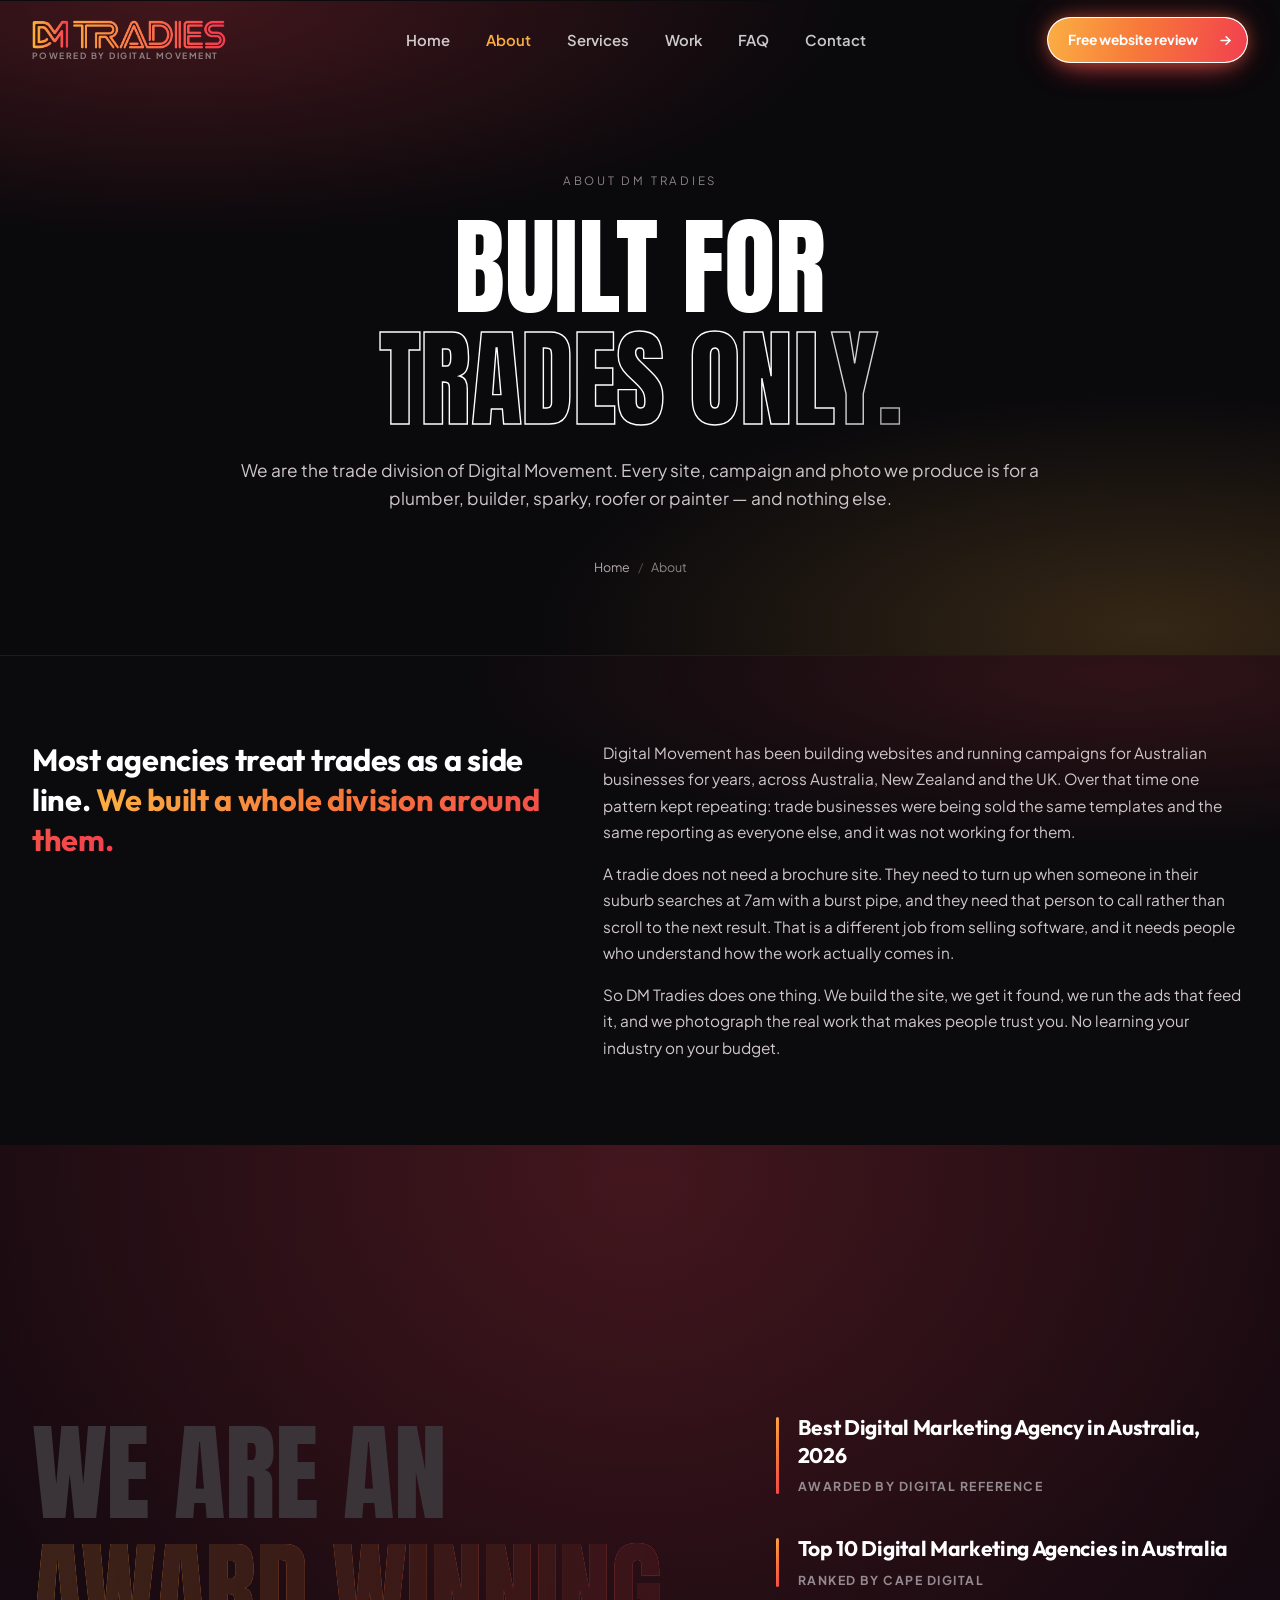
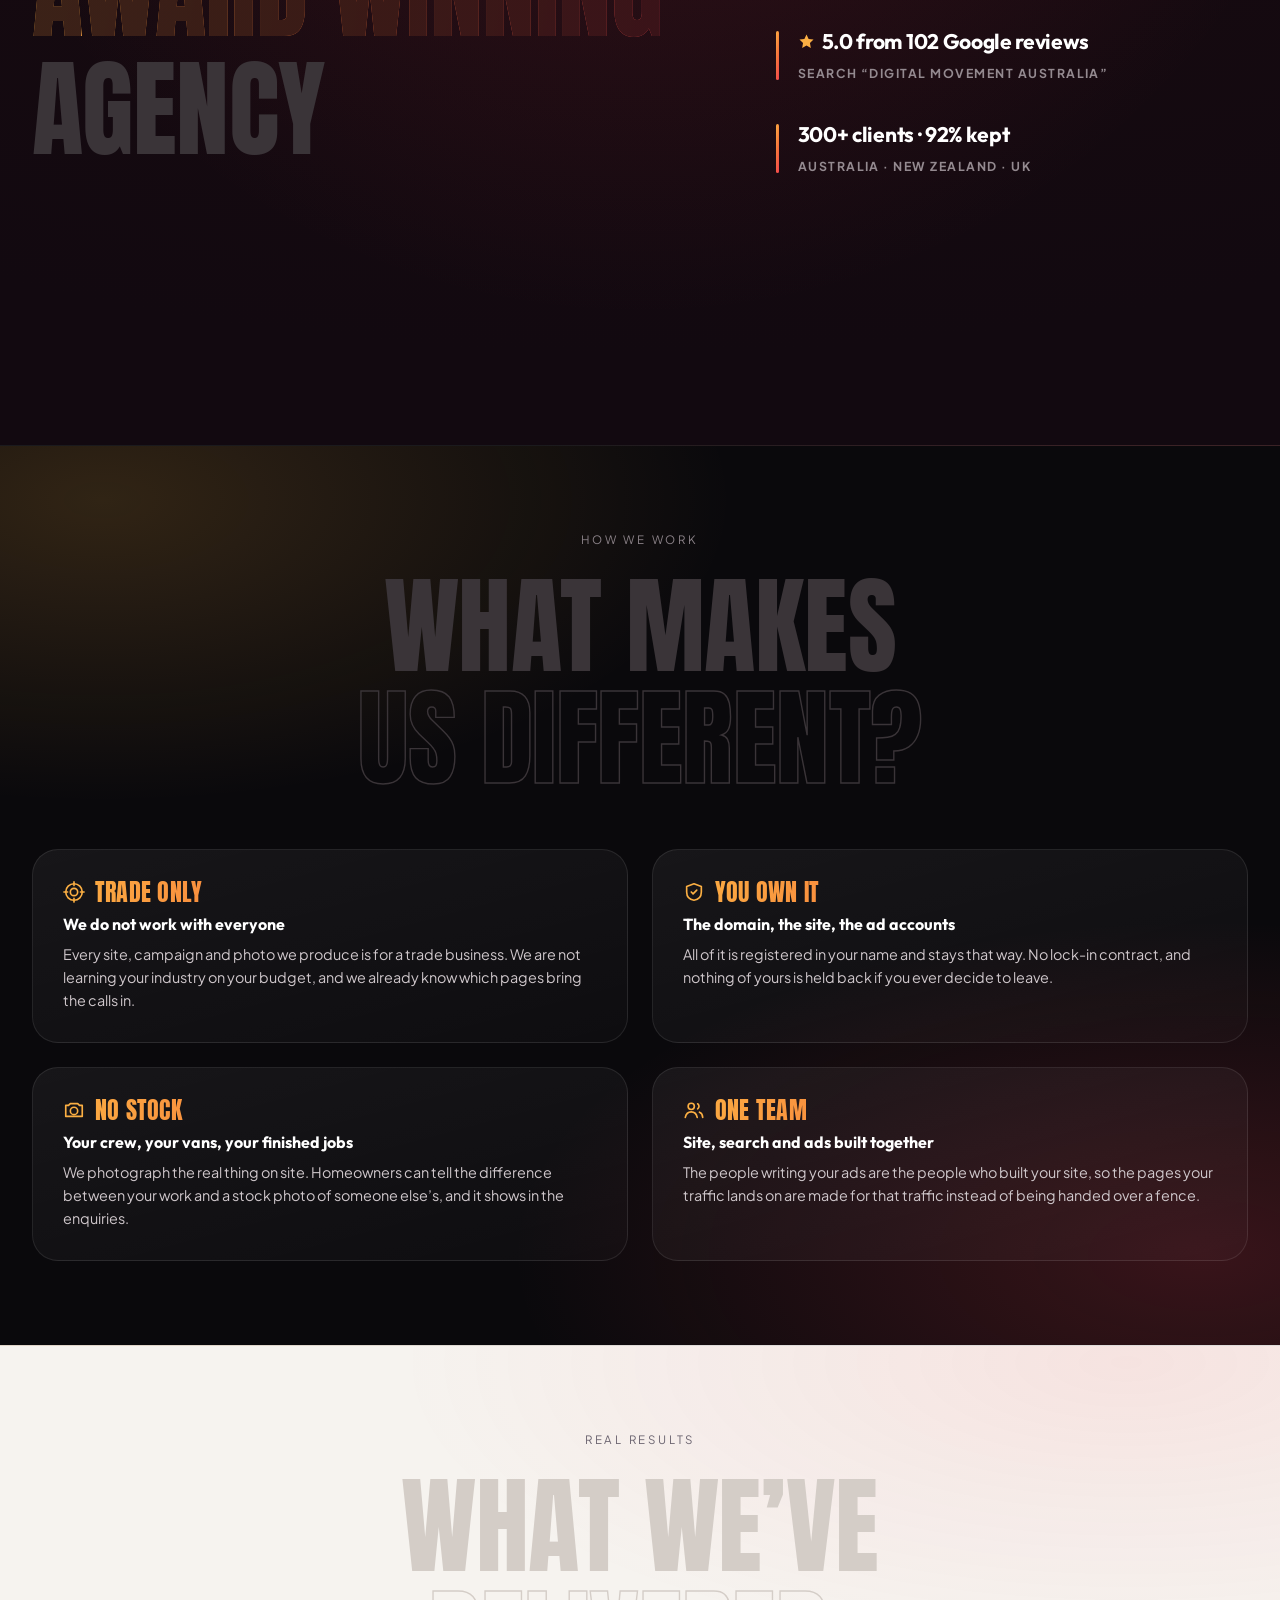
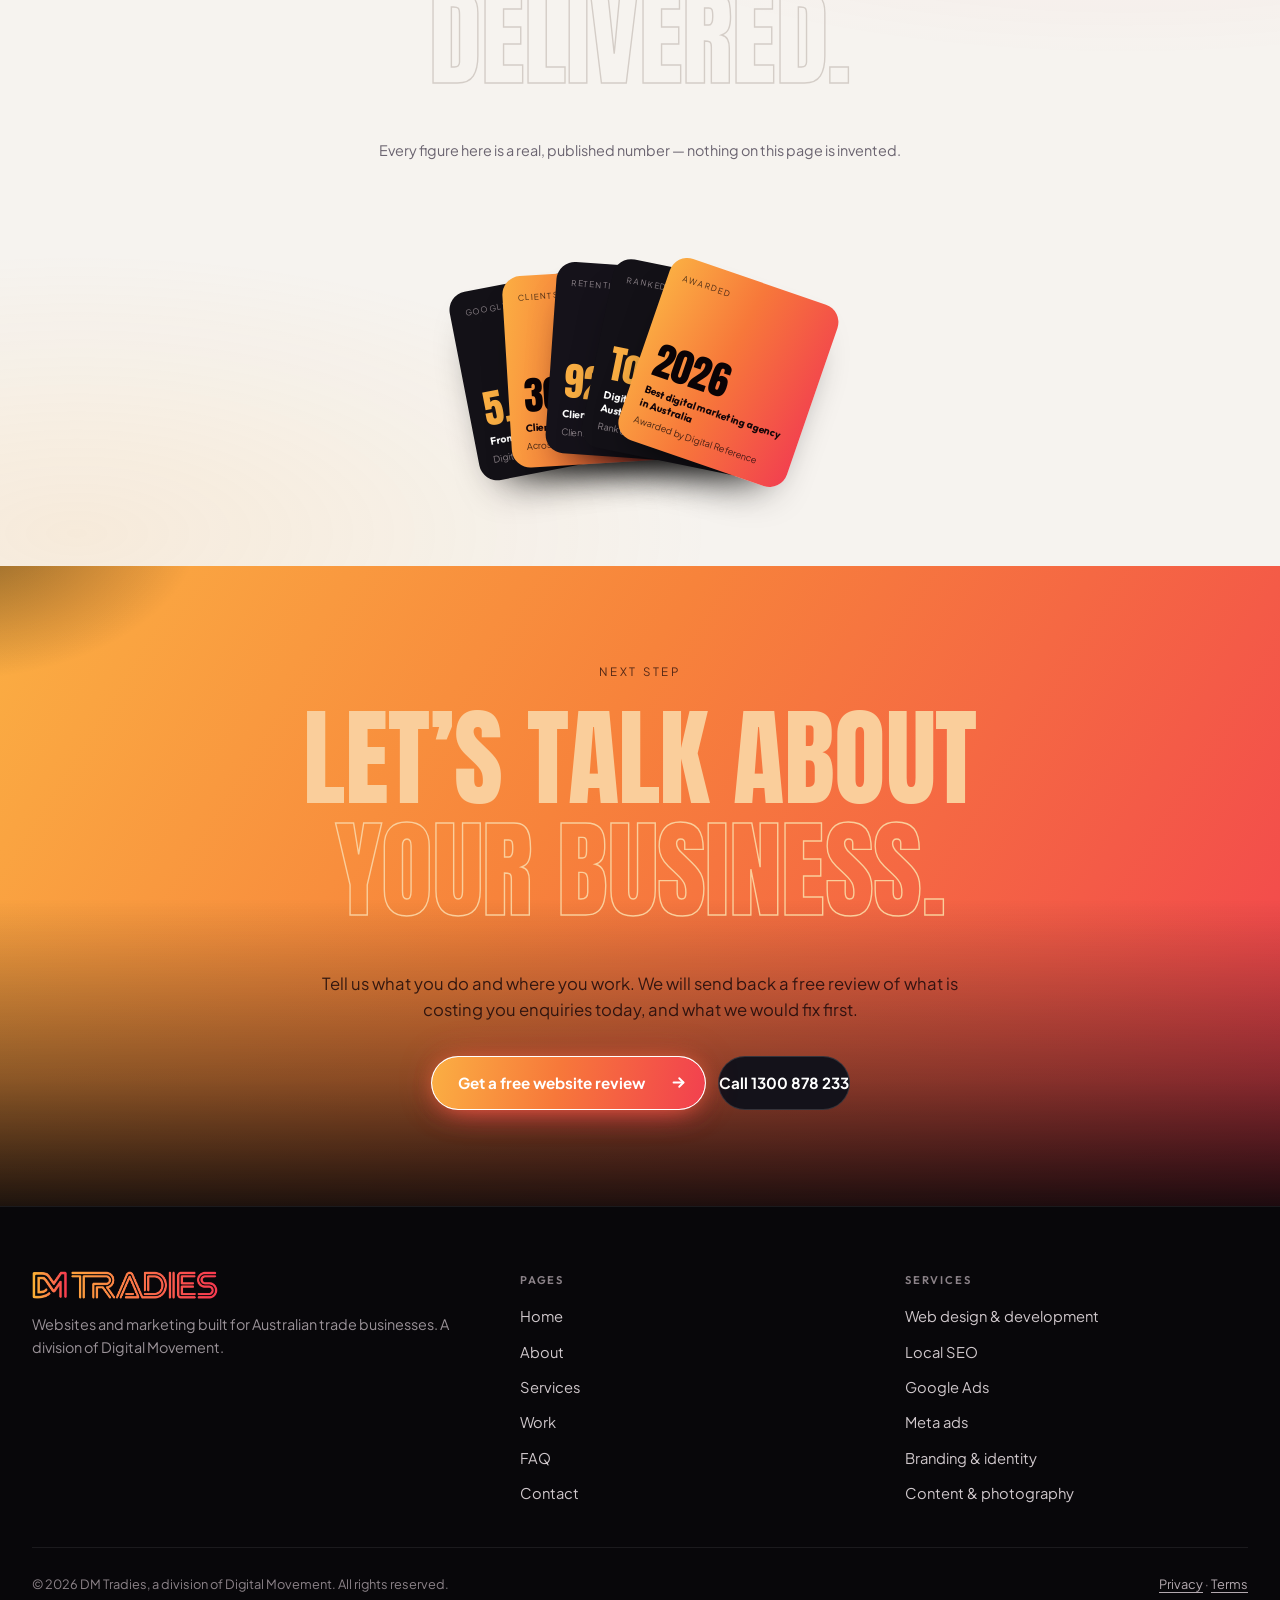
==== about.html @ 4a77b330 "Add the inner pages and link them from the menu The site becomes six pages: home, about, services, w" ====
<!DOCTYPE html>
<html lang="en-AU">
<head>
<meta charset="utf-8">
<meta name="viewport" content="width=device-width, initial-scale=1, viewport-fit=cover">
<title>About DM Tradies — the trade division of Digital Movement</title>
<meta name="description" content="DM Tradies is the trade division of Digital Movement. We build websites and run the marketing behind them for Australian trade businesses, and nothing else.">
<meta name="theme-color" content="#0B0A0D">
<link rel="preconnect" href="https://fonts.googleapis.com">
<link rel="preconnect" href="https://fonts.gstatic.com" crossorigin>
<link href="https://fonts.googleapis.com/css2?family=Anton&family=Instrument+Serif:ital@1&family=Outfit:wght@300;400;500;600;700;800&family=Plus+Jakarta+Sans:wght@400;500;600;700&display=swap" rel="stylesheet">
<link rel="stylesheet" href="assets/site.css">
<script src="assets/site.js" defer></script>
</head>
<body>
<!-- ================= HEADER ================= -->
<header class="site" id="siteHeader">
  <div class="wrap">
    <nav class="nav">
      <a class="brand" href="index.html" aria-label="DM Tradies by Digital Movement — home">
        <span class="brand-logo logo-mark" role="img" aria-label="DM Tradies"></span>
        <span class="brand-by">Powered by Digital Movement</span>
      </a>

      <div class="nav-links" id="navLinks">
        <a href="index.html">Home</a>
        <a href="about.html" class="active" aria-current="page">About</a>
        <a href="services.html">Services</a>
        <a href="work.html">Work</a>
        <a href="faq.html">FAQ</a>
        <a href="contact.html">Contact</a>
      </div>

      <div class="nav-right">
        <a class="btn btn--primary btn--sm nav-cta" href="contact.html">
          Free website review
          <span class="btn-arrow" aria-hidden="true"><svg viewBox="0 0 24 24" fill="none" stroke="currentColor" stroke-width="2.6" stroke-linecap="round" stroke-linejoin="round"><path d="M5 12h14"/><path d="m13 6 6 6-6 6"/></svg></span>
        </a>
        <a class="call-mini" href="tel:1300878233" aria-label="Call DM Tradies on 1300 878 233">
          <svg viewBox="0 0 24 24" fill="none" stroke="currentColor" stroke-width="2.2" stroke-linecap="round" stroke-linejoin="round"><path d="M22 16.9v3a2 2 0 0 1-2.2 2 19.8 19.8 0 0 1-8.6-3.1 19.5 19.5 0 0 1-6-6A19.8 19.8 0 0 1 2.1 4.2 2 2 0 0 1 4.1 2h3a2 2 0 0 1 2 1.7c.1 1 .4 1.9.7 2.8a2 2 0 0 1-.5 2.1L8.1 9.9a16 16 0 0 0 6 6l1.3-1.2a2 2 0 0 1 2.1-.5c.9.3 1.8.6 2.8.7a2 2 0 0 1 1.7 2z"/></svg>
        </a>
        <button class="burger" id="burger" aria-label="Open menu" aria-expanded="false" aria-controls="drawer"><i></i><i></i><i></i></button>
      </div>
    </nav>
  </div>
</header>

<!-- ================= MOBILE DRAWER ================= -->
<div class="drawer" id="drawer">
  <div class="drawer-panel">
    <a class="dl" href="index.html">Home <span>01</span></a>
    <a class="dl" href="about.html" aria-current="page">About <span>02</span></a>
    <a class="dl" href="services.html">Services <span>03</span></a>
    <a class="dl" href="work.html">Work <span>04</span></a>
    <a class="dl" href="faq.html">FAQ <span>05</span></a>
    <a class="dl" href="contact.html">Contact <span>06</span></a>
    <div class="drawer-foot">
      <a class="btn btn--primary btn--block" href="contact.html">
        Free website review
        <span class="btn-arrow" aria-hidden="true"><svg viewBox="0 0 24 24" fill="none" stroke="currentColor" stroke-width="2.6" stroke-linecap="round" stroke-linejoin="round"><path d="M5 12h14"/><path d="m13 6 6 6-6 6"/></svg></span>
      </a>
      <p class="fine">A division of Digital Movement</p>
    </div>
  </div>
</div>

<section class="page-head">
  <div class="wrap">
    <div class="sec-head">
      <p class="sec-eyebrow rv">About DM Tradies</p>
      <h2 class="lit"><span class="w">Built</span> <span class="w">for</span>
        <span class="outline"><span class="w">trades</span> <span class="w">only.</span></span></h2>
      <p class="sec-sub rv">We are the trade division of Digital Movement. Every site, campaign and photo we produce is for a plumber, builder, sparky, roofer or painter &mdash; and nothing else.</p>
    </div>
    <p class="crumbs rv"><a href="index.html">Home</a><span>/</span>About</p>
  </div>
</section>

<!-- ================= INTRO ================= -->
<section class="prose">
  <div class="wrap">
    <div class="prose-grid">
      <p class="prose-lead rv">Most agencies treat trades as a side line.
        <em>We built a whole division around them.</em></p>
      <div class="prose-body rv">
        <p>Digital Movement has been building websites and running campaigns for Australian
          businesses for years, across Australia, New Zealand and the UK. Over that time one
          pattern kept repeating: trade businesses were being sold the same templates and the
          same reporting as everyone else, and it was not working for them.</p>
        <p>A tradie does not need a brochure site. They need to turn up when someone in their
          suburb searches at 7am with a burst pipe, and they need that person to call rather
          than scroll to the next result. That is a different job from selling software, and
          it needs people who understand how the work actually comes in.</p>
        <p>So DM Tradies does one thing. We build the site, we get it found, we run the ads
          that feed it, and we photograph the real work that makes people trust you. No
          learning your industry on your budget.</p>
      </div>
    </div>
  </div>
</section>

<section class="statement">
  <div class="wrap">
    <div class="st-grid">
      <h2 class="st-head rv lit" id="stHead">
        <span><i><span class="w">We</span> <span class="w">are</span> <span class="w">an</span></i></span>
        <span><i class="accent"><span class="w">Award</span> <span class="w">winning</span></i></span>
        <span><i><span class="w">Agency</span></i></span>
      </h2>

      <ul class="awards rv">
        <li>
          <h3 class="aw-title">Best Digital Marketing Agency in Australia, 2026</h3>
          <p class="aw-meta">Awarded by Digital Reference</p>
        </li>
        <li>
          <h3 class="aw-title">Top 10 Digital Marketing Agencies in Australia</h3>
          <p class="aw-meta">Ranked by Cape Digital</p>
        </li>
        <li>
          <a class="awards-link" href="https://www.google.com/search?q=Digital+Movement+Melbourne"
             target="_blank" rel="noopener noreferrer">
            <h3 class="aw-title"><svg viewBox="0 0 24 24" fill="currentColor" aria-hidden="true"><path d="m12 2 3 6.3 6.9 1-5 4.9 1.2 6.8L12 17.8 5.9 21l1.2-6.8-5-4.9 6.9-1z"/></svg> 5.0 from 102 Google reviews</h3>
            <p class="aw-meta">Search &ldquo;Digital Movement Australia&rdquo;</p>
          </a>
        </li>
        <li>
          <h3 class="aw-title">300+ clients · 92% kept</h3>
          <p class="aw-meta">Australia · New Zealand · UK</p>
        </li>
      </ul>
    </div>
  </div>
</section><!-- ================= WHAT MAKES US DIFFERENT ================= -->
<section class="vals" id="different">
  <div class="wrap">
    <div class="sec-head">
      <p class="sec-eyebrow rv">How we work</p>
      <h2 class="lit"><span class="w">What</span> <span class="w">makes</span>
        <span class="outline"><span class="w">us</span> <span class="w">different?</span></span></h2>
    </div>
    <div class="vals-grid">
      <article class="val rv">
        <p class="val-kicker"><svg viewBox="0 0 24 24" aria-hidden="true"><circle cx="12" cy="12" r="9"/><circle cx="12" cy="12" r="4"/><path d="M12 1v4M12 19v4M1 12h4M19 12h4"/></svg>Trade only</p>
        <h3>We do not work with everyone</h3>
        <p>Every site, campaign and photo we produce is for a trade business. We are not
          learning your industry on your budget, and we already know which pages bring the
          calls in.</p>
      </article>
      <article class="val rv">
        <p class="val-kicker"><svg viewBox="0 0 24 24" aria-hidden="true"><path d="M12 3 4 6v6c0 5 3.4 8.3 8 9 4.6-.7 8-4 8-9V6z"/><path d="m9 12 2 2 4-4"/></svg>You own it</p>
        <h3>The domain, the site, the ad accounts</h3>
        <p>All of it is registered in your name and stays that way. No lock-in contract, and
          nothing of yours is held back if you ever decide to leave.</p>
      </article>
      <article class="val rv">
        <p class="val-kicker"><svg viewBox="0 0 24 24" aria-hidden="true"><path d="M3 7h3l2-2h8l2 2h3v12H3z"/><circle cx="12" cy="13" r="4"/></svg>No stock</p>
        <h3>Your crew, your vans, your finished jobs</h3>
        <p>We photograph the real thing on site. Homeowners can tell the difference between
          your work and a stock photo of someone else&rsquo;s, and it shows in the enquiries.</p>
      </article>
      <article class="val rv">
        <p class="val-kicker"><svg viewBox="0 0 24 24" aria-hidden="true"><circle cx="9" cy="8" r="3.4"/><path d="M2.5 20c.8-4 3.5-6 6.5-6s5.7 2 6.5 6"/><path d="M16 5.2a3.4 3.4 0 0 1 0 5.6M18 14.4c2.2.8 3.3 2.7 3.5 5.6"/></svg>One team</p>
        <h3>Site, search and ads built together</h3>
        <p>The people writing your ads are the people who built your site, so the pages your
          traffic lands on are made for that traffic instead of being handed over a fence.</p>
      </article>
    </div>
  </div>
</section>

<section class="res" id="results">
  <div class="wrap">
    <div class="sec-head">
      <p class="sec-eyebrow rv">Real results</p>
      <h2 class="lit" id="resHead"><span class="w">What</span> <span class="w">we&rsquo;ve</span>
        <span class="outline"><span class="w">delivered.</span></span></h2>
    </div>

    <p class="res-note rv">Every figure here is a real, published number &mdash; nothing on this page is invented.</p>

    <div class="res-fan" id="resFan">
        <article class="res-card" style="--face:#131117;--ink:#fff;--accent:var(--amber);--meta:#8B8288;--rot:-11deg;--lift:34px">
          <p class="res-tag">Google</p>
          <p class="res-num">5.0</p>
          <p class="res-label">From 102 Google reviews</p>
          <p class="res-meta">Digital Movement Australia</p>
        </article>
        <article class="res-card" style="--face:var(--grad);--ink:#150609;--accent:#0A0306;--meta:rgba(10,3,6,.72);--rot:-5.5deg;--lift:12px">
          <p class="res-tag">Clients</p>
          <p class="res-num">300+</p>
          <p class="res-label">Clients</p>
          <p class="res-meta">Across AU, NZ and the UK</p>
        </article>
        <article class="res-card" style="--face:#15121A;--ink:#fff;--accent:var(--amber);--meta:#8B8288;--rot:0deg;--lift:-14px">
          <p class="res-tag">Retention</p>
          <p class="res-num">92%</p>
          <p class="res-label">Client retention rate</p>
          <p class="res-meta">Clients who stay with us</p>
        </article>
        <article class="res-card" style="--face:#131117;--ink:#fff;--accent:var(--amber);--meta:#8B8288;--rot:5.5deg;--lift:12px">
          <p class="res-tag">Ranked</p>
          <p class="res-num">Top 10</p>
          <p class="res-label">Digital marketing agencies in Australia</p>
          <p class="res-meta">Ranked by Cape Digital</p>
        </article>
        <article class="res-card" style="--face:var(--grad);--ink:#150609;--accent:#0A0306;--meta:rgba(10,3,6,.72);--rot:11deg;--lift:34px">
          <p class="res-tag">Awarded</p>
          <p class="res-num">2026</p>
          <p class="res-label">Best digital marketing agency in Australia</p>
          <p class="res-meta">Awarded by Digital Reference</p>
        </article>
    </div>
  </div>
</section><!-- ================= CLOSING CTA ================= -->
<section class="cta-band">
  <div class="wrap">
    <div class="cta-inner">
      <div class="sec-head">
        <p class="sec-eyebrow rv">Next step</p>
        <h2 class="lit"><span class="w">Let&rsquo;s</span> <span class="w">talk</span> <span class="w">about</span>
          <span class="outline"><span class="w">your</span> <span class="w">business.</span></span></h2>
      </div>
      <p class="cta-copy rv">Tell us what you do and where you work. We will send back a free review of what is costing you enquiries today, and what we would fix first.</p>
      <div class="cta-actions rv">
        <a class="btn btn--primary" href="contact.html">Get a free website review <span class="btn-arrow" aria-hidden="true"><svg viewBox="0 0 24 24" fill="none" stroke="currentColor" stroke-width="2.6" stroke-linecap="round" stroke-linejoin="round"><path d="M5 12h14"/><path d="m13 6 6 6-6 6"/></svg></span></a>
        <a class="btn btn--ink" href="tel:1300878233">Call 1300 878 233</a>
      </div>
    </div>
  </div>
</section>

<!-- ================= FOOTER ================= -->
<footer class="site-foot">
  <div class="wrap">
    <div class="foot-top">
      <div>
        <a class="foot-logo logo-mark" href="index.html" role="img" aria-label="DM Tradies by Digital Movement"></a>
        <p class="foot-blurb">Websites and marketing built for Australian trade businesses.
          A division of Digital Movement.</p>
      </div>

      <div class="foot-col">
        <h4>Pages</h4>
        <ul>
          <li><a href="index.html">Home</a></li>
          <li><a href="about.html">About</a></li>
          <li><a href="services.html">Services</a></li>
          <li><a href="work.html">Work</a></li>
          <li><a href="faq.html">FAQ</a></li>
          <li><a href="contact.html">Contact</a></li>
        </ul>
      </div>

      <div class="foot-col">
        <h4>Services</h4>
        <ul>
          <li><a href="services.html#web">Web design &amp; development</a></li>
          <li><a href="services.html#seo">Local SEO</a></li>
          <li><a href="services.html#google-ads">Google Ads</a></li>
          <li><a href="services.html#meta-ads">Meta ads</a></li>
          <li><a href="services.html#branding">Branding &amp; identity</a></li>
          <li><a href="services.html#content">Content &amp; photography</a></li>
        </ul>
      </div>
    </div>

    <div class="foot-bottom">
      <p class="foot-fine">&copy; <span id="yr">2026</span> DM Tradies, a division of Digital Movement. All rights reserved.</p>
      <p class="foot-fine"><a href="#">Privacy</a> &middot; <a href="#">Terms</a></p>
    </div>
  </div>
</footer>

</body>
</html>
---- assets/site.css ----
/* ============================================================
   DM TRADIES — 01. header + banner
   ============================================================ */
:root{
  --amber:#FBAF43;
  --orange:#F7833B;
  --coral:#F4603F;
  --red:#F2404F;
  --grad:linear-gradient(100deg,#FBAF43 0%,#F7783A 46%,#F2404F 100%);

  --bg:#0B0A0D;
  --ink:#14181F;
  --line:rgba(255,255,255,.12);
  --dim:#9A9298;
  --soft:#CFC7CB;

  --r:14px; --r-lg:26px;
  --wrap:1180px;
  --pad:20px;
  --nav-h:66px;
}
*,*::before,*::after{box-sizing:border-box}
html{-webkit-text-size-adjust:100%;scroll-behavior:smooth;scroll-padding-top:var(--nav-h)}
body{
  margin:0;background:var(--bg);color:var(--soft);
  font-family:'Plus Jakarta Sans',system-ui,-apple-system,'Segoe UI',Roboto,sans-serif;
  font-size:16px;line-height:1.65;-webkit-font-smoothing:antialiased;overflow-x:hidden;
}
img{max-width:100%;display:block}
a{color:inherit;text-decoration:none}
button,input,select,textarea{font:inherit;color:inherit}
.wrap{width:100%;max-width:var(--wrap);margin-inline:auto;padding-inline:var(--pad)}

/* ---------- buttons ---------- */
.btn{
  display:inline-flex;align-items:center;justify-content:center;gap:14px;
  border-radius:999px;font-weight:700;font-size:.95rem;line-height:1.2;
  border:1.5px solid transparent;cursor:pointer;text-align:center;
  transition:transform .25s ease,box-shadow .25s ease,color .35s ease,background .25s ease;
}
.btn--primary{
  position:relative;isolation:isolate;overflow:hidden;
  background:#fff;color:#fff;padding:6px 6px 6px 26px;
  /* the rest state glows on its own and breathes gently */
  box-shadow:
    0 0 18px -3px rgba(247,120,58,.58),
    0 0 38px -6px rgba(242,64,79,.44),
    0 12px 30px -14px rgba(242,64,79,.85);
  animation:btnGlow 4.2s ease-in-out infinite;
}
/* sits at a calm baseline, swells once, settles back — a slow beacon
   rather than a constant breathe */
@keyframes btnGlow{
  0%,58%,100%{box-shadow:
    0 0 13px -4px rgba(247,120,58,.42),
    0 0 28px -9px rgba(242,64,79,.3),
    0 12px 30px -14px rgba(242,64,79,.82)}
  79%{box-shadow:
    0 0 26px -1px rgba(251,175,67,.82),
    0 0 62px -3px rgba(242,64,79,.62),
    0 14px 34px -12px rgba(242,64,79,.92)}
}
.btn--primary::before{
  content:"";position:absolute;z-index:-1;top:0;right:0;bottom:0;left:0;
  background:var(--grad);border-radius:999px;
  transition:left .5s cubic-bezier(.65,.05,.25,1),top .5s cubic-bezier(.65,.05,.25,1),
             right .5s cubic-bezier(.65,.05,.25,1),bottom .5s cubic-bezier(.65,.05,.25,1);
}
.btn--primary:hover,.btn--primary:focus-visible{
  color:var(--red);transform:translateY(-2px);animation:none;
  box-shadow:
    0 0 26px -2px rgba(251,175,67,.75),
    0 0 56px -4px rgba(242,64,79,.6),
    0 18px 38px -14px rgba(242,64,79,.95);
}
.btn--primary:hover::before,.btn--primary:focus-visible::before{
  left:calc(100% - 46px);top:6px;right:6px;bottom:6px;
}
.btn-arrow{width:40px;height:40px;border-radius:50%;flex:none;display:grid;place-items:center;color:#fff}
.btn-arrow svg{width:17px;height:17px;transition:transform .4s cubic-bezier(.65,.05,.25,1)}
.btn--primary:hover .btn-arrow svg{transform:translateX(2px)}
.btn--block{width:100%;justify-content:space-between}
.btn--sm{padding:5px 5px 5px 20px;font-size:.86rem;gap:10px}
.btn--sm .btn-arrow{width:34px;height:34px}
.btn--sm .btn-arrow svg{width:15px;height:15px}
.btn--sm:hover::before,.btn--sm:focus-visible::before{left:calc(100% - 39px);top:5px;right:5px;bottom:5px}


/* ============================================================
   HEADER
   ============================================================ */
header.site{
  position:sticky;top:0;z-index:80;background:transparent;
  transition:background .35s ease,border-color .3s ease,box-shadow .3s ease;
  border-bottom:1px solid transparent;
}
header.site.stuck{
  background:rgba(11,10,13,.82);
  backdrop-filter:saturate(160%) blur(14px);-webkit-backdrop-filter:saturate(160%) blur(14px);
  border-bottom-color:rgba(255,255,255,.08);
}
.nav{display:flex;align-items:center;justify-content:space-between;gap:16px;height:var(--nav-h)}
.brand{display:flex;flex-direction:column;align-items:flex-start;gap:3px;line-height:1}
.brand-logo{display:block;height:26px}
/* the wordmark lives in one rule so the header and the footer share it */
.logo-mark{background:url([data-uri]) no-repeat left center;background-size:contain;aspect-ratio:655/98}
.brand-by{
  font-size:.54rem;font-weight:700;letter-spacing:.17em;text-transform:uppercase;
  color:rgba(255,255,255,.45);white-space:nowrap
}
.nav-links{display:none}
.nav-cta{display:none}
.nav-right{display:flex;align-items:center;gap:10px}
.call-mini{
  display:inline-flex;align-items:center;justify-content:center;width:42px;height:42px;border-radius:12px;
  background:var(--grad);color:#fff;box-shadow:0 10px 22px -12px rgba(242,64,79,.85)
}
.call-mini svg{width:18px;height:18px}
/* flex, not grid: auto grid rows stretch to the button height, which pushed the
   bars 15px apart and left the close-X unable to meet in the middle */
.burger{
  width:42px;height:42px;border-radius:12px;border:1px solid rgba(255,255,255,.18);
  background:rgba(255,255,255,.06);cursor:pointer;padding:0;
  display:flex;flex-direction:column;align-items:center;justify-content:center;gap:5px;
  transition:background .25s ease,border-color .25s ease;
}
.burger:hover{background:rgba(255,255,255,.11);border-color:rgba(255,255,255,.32)}
.burger:focus-visible{outline:2px solid var(--amber);outline-offset:3px}
.burger i{
  display:block;width:20px;height:2px;border-radius:2px;background:#fff;
  transition:transform .32s cubic-bezier(.2,.7,.3,1),opacity .18s ease;
}
/* 2px bar + 5px gap = 7px pitch, so the outer bars travel exactly that far */
.burger.open i:nth-child(1){transform:translateY(7px) rotate(45deg)}
.burger.open i:nth-child(2){opacity:0}
.burger.open i:nth-child(3){transform:translateY(-7px) rotate(-45deg)}
@media (prefers-reduced-motion:reduce){.burger i{transition:none}}

.drawer{
  position:fixed;inset:0;z-index:79;background:rgba(6,5,8,.7);backdrop-filter:blur(4px);
  opacity:0;pointer-events:none;transition:opacity .3s ease;
}
.drawer.open{opacity:1;pointer-events:auto}
.drawer-panel{
  position:absolute;top:0;right:0;width:min(88vw,340px);height:100%;
  background:#111015;border-left:1px solid rgba(255,255,255,.1);
  padding:86px 24px 32px;transform:translateX(100%);
  transition:transform .36s cubic-bezier(.3,.8,.3,1);
  display:flex;flex-direction:column;gap:2px;overflow-y:auto;
}
.drawer.open .drawer-panel{transform:none}
.drawer-panel a.dl{
  font-family:'Outfit',sans-serif;font-size:1.24rem;font-weight:600;color:#fff;
  padding:14px 0;border-bottom:1px solid rgba(255,255,255,.09);
  display:flex;justify-content:space-between;align-items:center;
}
.drawer-panel a.dl span{color:rgba(255,255,255,.35);font-size:.85rem;font-weight:400}
.drawer-foot{margin-top:auto;padding-top:26px;display:grid;gap:10px}
.drawer-foot .fine{font-size:.78rem;color:var(--dim);text-align:center}

/* ============================================================
   BANNER
   ============================================================ */
.hero{
  position:relative;overflow:hidden;isolation:isolate;
  margin-top:calc(-1 * var(--nav-h));
  padding-top:calc(var(--nav-h) + 42px);
  padding-bottom:clamp(52px,9vw,86px);
  background:linear-gradient(170deg,#0E0C11 0%,#0B0A0D 55%,#120D10 100%);
}
.hero .wrap{position:relative;z-index:2}

/* drifting brand aurora */
.aurora{position:absolute;inset:0;z-index:0;pointer-events:none;overflow:hidden}
.aurora span{position:absolute;display:block;border-radius:50%;filter:blur(90px);will-change:transform}
.aurora .a1{
  top:-8%;left:50%;margin-left:calc(min(58vw,680px) * -.5);
  width:min(58vw,680px);aspect-ratio:1;opacity:.42;
  background:radial-gradient(circle,#FBAF43 0%,rgba(251,175,67,0) 68%);
  animation:drift1 26s ease-in-out infinite alternate;
}
.aurora .a2{
  top:6%;left:-16%;width:min(54vw,600px);aspect-ratio:1;opacity:.46;
  background:radial-gradient(circle,#F2404F 0%,rgba(242,64,79,0) 68%);
  animation:drift2 32s ease-in-out infinite alternate;
}
.aurora .a3{
  bottom:-24%;left:34%;width:min(52vw,560px);aspect-ratio:1;opacity:.36;
  background:radial-gradient(circle,#F4603F 0%,rgba(244,96,63,0) 70%);
  animation:drift3 29s ease-in-out infinite alternate;
}
@keyframes drift1{from{transform:translate3d(-4%,0,0) scale(1)}to{transform:translate3d(4%,8%,0) scale(1.14)}}
@keyframes drift2{from{transform:translate3d(0,0,0) scale(1.1)}to{transform:translate3d(13%,-7%,0) scale(.9)}}
@keyframes drift3{from{transform:translate3d(0,0,0) scale(1)}to{transform:translate3d(-15%,-8%,0) scale(1.22)}}

/* a slow band of colour sweeping across the top */
.sweep{
  position:absolute;top:-30%;left:-40%;width:70%;height:170%;z-index:0;pointer-events:none;
  background:linear-gradient(100deg,rgba(255,255,255,0) 0%,rgba(251,175,67,.09) 45%,rgba(242,64,79,.07) 60%,rgba(255,255,255,0) 100%);
  transform:rotate(14deg);filter:blur(30px);
  animation:sweep 17s ease-in-out infinite;
}
@keyframes sweep{0%{transform:translateX(0) rotate(14deg);opacity:0}
  12%{opacity:1}70%{opacity:1}
  100%{transform:translateX(230%) rotate(14deg);opacity:0}}

/* shooting stars */
.shoot{
  position:absolute;z-index:1;width:3px;height:3px;border-radius:999px;background:#fff;
  box-shadow:0 0 9px 2px rgba(255,255,255,.65);opacity:0;pointer-events:none;
}
.shoot::before{
  content:"";position:absolute;top:50%;right:2px;width:150px;height:2px;border-radius:999px;
  transform:translateY(-50%);
  background:linear-gradient(270deg,rgba(255,255,255,.9),rgba(255,255,255,0));
}
.shoot.s1{top:6%;left:74%;animation:shootFly 9s ease-in 2.5s infinite}
.shoot.s2{top:-2%;left:96%;animation:shootFly 11s ease-in 6.5s infinite}
.shoot.s3{top:22%;left:62%;animation:shootFly 13s ease-in 10s infinite}
.shoot.s2::before{width:210px}
.shoot.s3::before{width:110px;background:linear-gradient(270deg,rgba(251,175,67,.9),rgba(251,175,67,0))}
.shoot.s3{background:#FBAF43;box-shadow:0 0 9px 2px rgba(251,175,67,.6)}
@keyframes shootFly{
  0%{opacity:0;transform:rotate(202deg) translateX(0)}
  3%{opacity:1}
  26%{opacity:1}
  34%{opacity:0}
  100%{opacity:0;transform:rotate(202deg) translateX(1500px)}
}

@media (prefers-reduced-motion:reduce){
  .btn--primary{animation:none}
  .aurora .a1,.aurora .a2,.aurora .a3,.sweep,.shoot{animation:none}
  .shoot,.sweep{display:none}
}

/* starfield */
.stars,.stars2{position:absolute;top:0;left:0;width:1px;height:1px;border-radius:50%;z-index:0;pointer-events:none}
.stars{box-shadow:663px 154px rgba(255,255,255,.3),1333px 49px rgba(255,255,255,.55),1681px 548px rgba(255,255,255,.55),748px 596px rgba(255,255,255,.55),1863px 519px rgba(255,255,255,.4),76px 88px rgba(255,255,255,.3),856px 71px rgba(255,255,255,.4),185px 564px rgba(255,255,255,.3),121px 846px rgba(255,255,255,.55),457px 645px rgba(255,255,255,.55),1181px 599px rgba(255,255,255,.3),101px 226px rgba(255,255,255,.55),1140px 879px rgba(255,255,255,.4),593px 429px rgba(255,255,255,.4),1107px 120px rgba(255,255,255,.7),1147px 835px rgba(255,255,255,.4),211px 595px rgba(255,255,255,.4),762px 99px rgba(255,255,255,.55),1155px 61px rgba(255,255,255,.4),1016px 696px rgba(255,255,255,.3),1591px 321px rgba(255,255,255,.3),1199px 464px rgba(255,255,255,.7),613px 254px rgba(255,255,255,.4),1431px 798px rgba(255,255,255,.4),167px 588px rgba(255,255,255,.7),1075px 506px rgba(255,255,255,.7),1493px 459px rgba(255,255,255,.7),1247px 74px rgba(255,255,255,.55),1048px 428px rgba(255,255,255,.4),1550px 350px rgba(255,255,255,.4),1911px 500px rgba(255,255,255,.3),80px 684px rgba(255,255,255,.55),1565px 571px rgba(255,255,255,.7),696px 711px rgba(255,255,255,.7),1217px 508px rgba(255,255,255,.3),140px 860px rgba(255,255,255,.55),552px 485px rgba(255,255,255,.55),124px 748px rgba(255,255,255,.7),1325px 591px rgba(255,255,255,.3),582px 733px rgba(255,255,255,.3),1816px 684px rgba(255,255,255,.7),46px 472px rgba(255,255,255,.7),344px 625px rgba(255,255,255,.55),1011px 60px rgba(255,255,255,.4),1573px 294px rgba(255,255,255,.4),1512px 253px rgba(255,255,255,.3),800px 892px rgba(255,255,255,.3),165px 170px rgba(255,255,255,.3),822px 562px rgba(255,255,255,.7),1809px 140px rgba(255,255,255,.3),1769px 563px rgba(255,255,255,.7),1446px 425px rgba(255,255,255,.7),1398px 389px rgba(255,255,255,.4),309px 84px rgba(255,255,255,.4),309px 237px rgba(255,255,255,.4),24px 496px rgba(255,255,255,.4),538px 288px rgba(255,255,255,.55),298px 429px rgba(255,255,255,.7),1248px 579px rgba(255,255,255,.7),257px 707px rgba(255,255,255,.55),935px 891px rgba(255,255,255,.3),815px 408px rgba(255,255,255,.3),212px 493px rgba(255,255,255,.3),127px 195px rgba(255,255,255,.55),427px 451px rgba(255,255,255,.4),225px 348px rgba(255,255,255,.55),209px 0px rgba(255,255,255,.4),1098px 103px rgba(255,255,255,.7),1256px 26px rgba(255,255,255,.55),1790px 212px rgba(255,255,255,.3)}
.stars2{box-shadow:304px 649px rgba(255,255,255,.65),711px 616px rgba(255,255,255,.65),971px 125px rgba(255,255,255,.85),1738px 499px rgba(255,255,255,.65),983px 495px rgba(255,255,255,.65),175px 147px rgba(255,255,255,.85),1535px 350px rgba(255,255,255,1),542px 490px rgba(255,255,255,1),330px 528px rgba(255,255,255,.85),420px 540px rgba(255,255,255,.65),300px 706px rgba(255,255,255,1),1872px 27px rgba(255,255,255,1),610px 658px rgba(255,255,255,.85),1425px 865px rgba(255,255,255,.65),1061px 375px rgba(255,255,255,.85),728px 790px rgba(255,255,255,.85),1090px 554px rgba(255,255,255,1),675px 651px rgba(255,255,255,.85),1255px 830px rgba(255,255,255,.85),1650px 245px rgba(255,255,255,.65),1515px 822px rgba(255,255,255,.85),409px 530px rgba(255,255,255,.65),728px 748px rgba(255,255,255,.85),57px 809px rgba(255,255,255,.65),967px 265px rgba(255,255,255,.85),1418px 619px rgba(255,255,255,.65),915px 827px rgba(255,255,255,1),715px 373px rgba(255,255,255,.85),451px 104px rgba(255,255,255,.85),962px 201px rgba(255,255,255,.65),418px 494px rgba(255,255,255,1),1843px 624px rgba(255,255,255,.85),981px 668px rgba(255,255,255,.65),1637px 658px rgba(255,255,255,.85);animation:twinkle 4.5s ease-in-out infinite alternate}
@keyframes twinkle{from{opacity:.35}to{opacity:1}}
@media (prefers-reduced-motion:reduce){.stars2{animation:none}}

.hero-inner{display:grid;gap:clamp(34px,5vw,60px);align-items:center}

.eyebrow{
  display:flex;align-items:center;gap:12px;margin-bottom:22px;
  font-size:.68rem;font-weight:800;letter-spacing:.16em;text-transform:uppercase;color:var(--amber);
}
.eyebrow::before{content:"";width:30px;height:2px;background:var(--grad);flex:none;border-radius:2px}

.hero h1{margin:0 0 22px;line-height:.94;letter-spacing:-.03em}
.h-outline{
  display:block;font-family:'Instrument Serif',Georgia,serif;font-style:italic;font-weight:400;
  font-size:clamp(3.2rem,14vw,8rem);letter-spacing:.012em;line-height:.98;text-transform:uppercase;
  color:transparent;-webkit-text-stroke:1.4px rgba(255,255,255,.6);
  padding-left:.04em;margin-bottom:.04em;
}
.h-solid{
  display:block;font-family:'Outfit',sans-serif;font-weight:800;color:#fff;
  font-size:clamp(2.6rem,11vw,6.4rem);letter-spacing:-.038em;line-height:.9;text-transform:uppercase;
}
.h-solid em{
  font-style:normal;background:var(--grad);
  -webkit-background-clip:text;background-clip:text;color:transparent;
}
.hero-sub{
  font-size:clamp(.98rem,2.6vw,1.06rem);color:var(--dim);max-width:44ch;margin:0 0 30px;
}
.hero-sub b{color:#fff;font-weight:600}
.hs-lead{
  background:var(--grad);-webkit-background-clip:text;background-clip:text;color:transparent;
  font-weight:600;
}
/* ---------- "get found on" strip ---------- */
.found-on{
  display:flex;flex-wrap:wrap;align-items:center;gap:12px 22px;
  margin:0;padding-bottom:4px;align-self:flex-start;
}
.fo-label{
  font-size:.66rem;font-weight:800;letter-spacing:.16em;text-transform:uppercase;
  color:#fff;white-space:nowrap;
}
.fo-list{display:flex;flex-wrap:wrap;align-items:center;gap:12px 22px;list-style:none;margin:0;padding:0}
.fo-list li{
  display:inline-flex;align-items:center;gap:8px;
  font-family:'Outfit',sans-serif;font-weight:600;font-size:.96rem;color:#F0EBEE;
  letter-spacing:-.01em;white-space:nowrap;
}
.fo-list svg{width:19px;height:19px;flex:none}
@media (min-width:900px){
  .found-on{gap:14px 26px}
  .fo-list{gap:14px 26px}
}
.rating-pill{
  display:inline-flex;align-items:center;flex-wrap:wrap;gap:5px 9px;margin-top:20px;
  align-self:flex-start;
  background:rgba(255,255,255,.05);border:1px solid rgba(255,255,255,.13);
  border-radius:999px;padding:9px 18px;
  transition:background .25s ease,border-color .25s ease,transform .25s ease;
}
.rating-pill:hover{
  background:rgba(255,255,255,.09);border-color:rgba(251,175,67,.5);transform:translateY(-1px)
}
.stars-rating{display:inline-flex;gap:2px}
.stars-rating svg{width:15px;height:15px;color:var(--amber)}
.rating-pill b{font-family:'Outfit',sans-serif;font-weight:700;color:#fff;font-size:.96rem}
.rp-meta{font-size:.87rem;color:#A79FA4}



/* ---------- the form ---------- */
.hero-form{
  position:relative;border-radius:var(--r-lg);padding:26px 22px;
  background:linear-gradient(165deg,rgba(255,255,255,.075) 0%,rgba(255,255,255,.03) 100%);
  backdrop-filter:blur(18px);-webkit-backdrop-filter:blur(18px);
  box-shadow:0 40px 90px -40px rgba(0,0,0,.9);
}
/* gradient hairline border */
.hero-form::before{
  content:"";position:absolute;inset:0;border-radius:inherit;padding:1px;
  background:linear-gradient(150deg,rgba(251,175,67,.75),rgba(242,64,79,.35) 45%,rgba(255,255,255,.08) 100%);
  -webkit-mask:linear-gradient(#000 0 0) content-box,linear-gradient(#000 0 0);
  -webkit-mask-composite:xor;mask:linear-gradient(#000 0 0) content-box,linear-gradient(#000 0 0);
  mask-composite:exclude;pointer-events:none;
}
.hf-head{margin-bottom:20px}
.hf-tag{
  display:inline-flex;align-items:center;gap:7px;margin-bottom:12px;
  font-size:.62rem;font-weight:800;letter-spacing:.14em;text-transform:uppercase;color:var(--amber);
  background:rgba(251,175,67,.1);border:1px solid rgba(251,175,67,.24);
  padding:5px 11px;border-radius:999px;
}
.hf-tag i{width:5px;height:5px;border-radius:50%;background:var(--amber);flex:none}
.hf-head h2{
  font-family:'Outfit',sans-serif;font-size:clamp(1.24rem,3.6vw,1.46rem);font-weight:700;
  color:#fff;margin:0 0 6px;letter-spacing:-.02em;line-height:1.2;
}
.hf-head p{font-size:.87rem;color:var(--dim);margin:0}

.field{display:grid;gap:6px;margin-bottom:13px}
.field label{
  font-size:.66rem;font-weight:800;letter-spacing:.11em;text-transform:uppercase;color:#A79FA4;
}
.field input,.field select,.field textarea{
  width:100%;padding:13px 15px;border-radius:var(--r);appearance:none;
  background:rgba(255,255,255,.05);border:1px solid rgba(255,255,255,.14);color:#fff;
  font-size:.97rem;transition:border-color .2s,box-shadow .2s,background .2s;
}
.field input::placeholder,.field textarea::placeholder{color:rgba(255,255,255,.32)}
.field select{
  background-image:url("data:image/svg+xml,%3Csvg xmlns='http://www.w3.org/2000/svg' viewBox='0 0 24 24' fill='none' stroke='%23A79FA4' stroke-width='2.5' stroke-linecap='round'%3E%3Cpath d='M6 9l6 6 6-6'/%3E%3C/svg%3E");
  background-repeat:no-repeat;background-position:right 14px center;background-size:17px;padding-right:42px;
}
.field select option{background:#15131a;color:#fff}
.field input:focus,.field select:focus,.field textarea:focus{
  outline:none;border-color:var(--coral);background:rgba(255,255,255,.08);
  box-shadow:0 0 0 4px rgba(244,96,63,.16)
}
.field.err input,.field.err select{border-color:var(--red);box-shadow:0 0 0 4px rgba(242,64,79,.16)}
.field .msg{font-size:.72rem;color:#FF8B96;font-weight:600;display:none}
.field.err .msg{display:block}
.grid-2{display:grid;gap:0}
.form-fine{font-size:.72rem;color:#8B8288;text-align:center;margin:11px 0 0;line-height:1.5}
.form-ok{display:none;text-align:center;padding:24px 10px}
.form-ok .ok-ic{
  width:52px;height:52px;border-radius:50%;background:var(--grad);
  display:grid;place-items:center;margin:0 auto 14px;
}
.form-ok .ok-ic svg{width:26px;height:26px;color:#fff}
.form-ok h3{font-family:'Outfit',sans-serif;font-size:1.1rem;color:#fff;margin:0 0 6px}
.form-ok p{font-size:.87rem;color:var(--dim);margin:0}
.form-ok a{color:var(--amber);font-weight:700}
.is-sent .form-body{display:none}
.is-sent .form-ok{display:block}


/* ============================================================
   STATEMENT
   ============================================================ */
.statement{
  position:relative;overflow:hidden;display:grid;align-items:center;
  background:radial-gradient(120% 90% at 50% 0%,#220E14 0%,#160A10 55%,#120910 100%);
  padding:clamp(56px,9vw,110px) 0;
  min-height:100vh;min-height:100svh;
}
.statement::before{
  content:"";position:absolute;top:-40%;left:50%;transform:translateX(-50%);
  width:min(140vw,1400px);height:150%;pointer-events:none;
  background:radial-gradient(circle at 50% 30%,rgba(242,64,79,.16) 0%,rgba(242,64,79,0) 62%);
}
.statement .wrap{position:relative;z-index:1}
.st-head{
  font-family:'Anton','Arial Narrow',Impact,'Outfit',sans-serif;text-transform:uppercase;
  /* Anton ships one weight; ask for 800 so a fallback is still heavy, and stop
     the browser synthesising bold on top of Anton itself */
  font-weight:800;font-synthesis-weight:none;
  font-size:clamp(2.3rem,9.4vw,6.6rem);line-height:1.06;letter-spacing:-.005em;
  color:#fff;margin:0;text-align:left;
}
/* each line rises out from behind its own mask as the section scrolls in */
.st-head > span{display:block;overflow:hidden;padding-bottom:.06em}
.st-head > span > i{
  display:block;font-style:normal;transform:translateY(115%);
  transition:transform 1s cubic-bezier(.16,1,.3,1);
}
.st-head.in > span > i{transform:none}
.st-head > span:nth-child(2) > i{transition-delay:.12s}
.st-head > span:nth-child(3) > i{transition-delay:.24s}
/* the head is only the trigger — the lines carry the motion */
.st-head.rv{opacity:1;transform:none;transition:none}

.awards.rv{opacity:1;transform:none;transition:none}
.awards li{
  opacity:0;transform:translateY(20px);
  transition:opacity .75s ease,transform .75s cubic-bezier(.16,1,.3,1);
}
.awards.in li{opacity:1;transform:none}
.awards.in li:nth-child(1){transition-delay:.34s}
.awards.in li:nth-child(2){transition-delay:.44s}
.awards.in li:nth-child(3){transition-delay:.54s}
.awards.in li:nth-child(4){transition-delay:.64s}
/* the rule draws itself in alongside */
.awards li::before{transform:scaleY(0);transform-origin:top;transition:transform .7s cubic-bezier(.16,1,.3,1)}
.awards.in li::before{transform:scaleY(1)}
.awards.in li:nth-child(1)::before{transition-delay:.3s}
.awards.in li:nth-child(2)::before{transition-delay:.4s}
.awards.in li:nth-child(3)::before{transition-delay:.5s}
.awards.in li:nth-child(4)::before{transition-delay:.6s}
/* the script splits each word into letters and adds .is-split; until then the
   heading renders as plain white, so it is never dim with scripting off */
.st-head{--fill-dim:58,52,56;--fill-lit:255,255,255}
.st-head.lit .w{display:inline-block}
.st-head.is-split .c{color:rgb(var(--fill-dim));transition:color .26s linear}
/* the accent line keeps its gradient; a scrim clipped to each letter dims it
   instead, so the sweep runs across the whole phrase, not per letter */
.st-head.is-split i.accent .c{
  color:transparent;-webkit-background-clip:text;background-clip:text;
  background-image:linear-gradient(rgba(27,11,17,.86),rgba(27,11,17,.86));
  transition:background-image .26s linear;
}
@media (prefers-reduced-motion:reduce){
  .st-head.is-split .c{color:rgb(var(--fill-lit));transition:none}
  .st-head.is-split i.accent .c{color:transparent;background-image:none}
}
.st-head .accent{
  background:var(--grad);-webkit-background-clip:text;background-clip:text;color:transparent;
}
.st-head > span > i.accent{background:var(--grad);-webkit-background-clip:text;background-clip:text;color:transparent}
/* two columns: the statement left, the credentials right */
.st-grid{display:grid;gap:clamp(32px,5vw,58px)}
.awards{list-style:none;margin:0;padding:0;display:grid;gap:clamp(24px,3.4vw,38px)}
.awards li{position:relative;padding-left:22px}
.awards li::before{
  content:"";position:absolute;left:0;top:3px;bottom:3px;width:3.5px;border-radius:3px;background:var(--grad);
}
.aw-title{
  font-family:'Outfit',sans-serif;font-weight:700;color:#fff;margin:0 0 7px;
  font-size:clamp(1.06rem,2.9vw,1.32rem);line-height:1.32;letter-spacing:-.015em;
  display:flex;align-items:baseline;gap:7px;flex-wrap:wrap;
}
.aw-title svg{width:17px;height:17px;color:var(--amber);flex:none;align-self:center}
.aw-meta{
  font-size:.77rem;font-weight:700;letter-spacing:.12em;text-transform:uppercase;
  color:#948A90;margin:0;
}
a.awards-link{display:block;color:inherit}
a.awards-link:hover .aw-title{color:var(--amber)}
a.awards-link:hover .aw-meta{color:#B3A9AF}
@media (min-width:900px){
  .st-grid{grid-template-columns:1.18fr .82fr;gap:clamp(44px,5vw,72px);align-items:center}
  .st-grid > *{min-width:0}
}

/* ============================================================
   REVIEWS — scrolls right to left
   ============================================================ */
.reviews{
  position:relative;border-top:1px solid rgba(255,255,255,.07);
  /* no bottom padding: the brand strip is the last thing in here and carries its
     own, so any padding below it shows as a bare band of the section ground */
  padding:clamp(48px,7vw,84px) 0 0;overflow:hidden;
}
.sec-sub{
  max-width:62ch;margin:0;text-align:center;color:var(--soft);
  font-size:clamp(.98rem,1.35vw,1.14rem);line-height:1.62;
}
.sec-head{
  display:flex;flex-direction:column;align-items:center;gap:clamp(16px,2.4vw,22px);
  margin:0 0 clamp(28px,4vw,44px);text-align:center;
}
.sec-head h2{
  font-family:'Anton','Arial Narrow',Impact,'Outfit',sans-serif;text-transform:uppercase;
  font-weight:800;font-synthesis-weight:none;
  color:#fff;margin:0;font-size:clamp(2.3rem,9.4vw,6.6rem);
  line-height:1.06;letter-spacing:-.005em;
}
/* letters light from dim to white as the section scrolls past (see script) */
.sec-head h2.lit .w{display:inline-block}
.sec-head h2{--fill-dim:58,52,56;--fill-lit:255,255,255}
.sec-head h2.is-split .c{color:rgb(var(--fill-dim));transition:color .26s linear}
@media (prefers-reduced-motion:reduce){.sec-head h2.is-split .c{color:rgb(var(--fill-lit));transition:none}}
.rv-badge{
  display:inline-flex;align-items:center;gap:8px;
  background:rgba(255,255,255,.05);border:1px solid rgba(255,255,255,.13);
  border-radius:999px;padding:7px 15px;font-size:.85rem;color:#C9C1C6;
  transition:border-color .25s ease,background .25s ease;
}
.rv-badge:hover{background:rgba(255,255,255,.09);border-color:rgba(251,175,67,.5)}
.rv-badge b{color:#fff;font-family:'Outfit',sans-serif;font-weight:700}
.rv-badge svg{width:16px;height:16px;flex:none}

/* ---------- one review at a time, centred ---------- */
/* the stage hugs whichever quote is showing, so short ones leave no hole */
.rv-stage{display:grid;align-items:start;max-width:min(100%,1000px);margin:0 auto;
  overflow:hidden;transition:height .45s cubic-bezier(.2,.7,.3,1)}
@media (prefers-reduced-motion:reduce){.rv-stage{transition:none}}
.rv-quote{
  grid-area:1/1;margin:0;text-align:center;
  display:flex;flex-direction:column;align-items:center;
  opacity:0;transform:translateY(10px);pointer-events:none;
  transition:opacity .55s ease,transform .55s cubic-bezier(.2,.7,.3,1);
}
.rv-quote.is-on{opacity:1;transform:none;pointer-events:auto}
.rv-quote[hidden]{display:flex}          /* stacked, not removed — hidden hides it from AT */
.rv-stars{display:inline-flex;gap:4px;margin-bottom:clamp(16px,2.2vw,22px)}
.rv-stars svg{width:19px;height:19px;color:var(--amber)}
.rv-quote blockquote{
  margin:0;color:#EFEAED;
  font-size:clamp(1.15rem,2.5vw,1.95rem);line-height:1.45;letter-spacing:-.01em;
}
.rv-quote figcaption{margin-top:clamp(20px,2.8vw,30px)}
.rv-quote figcaption b{
  display:block;font-family:'Outfit',sans-serif;font-weight:700;color:#fff;font-size:1rem;
}
.rv-quote figcaption span{display:block;font-size:.82rem;color:#8B8288;margin-top:4px}

.rv-dots{display:flex;justify-content:center;gap:9px;margin-top:clamp(26px,3.4vw,38px)}
.rv-dot{
  width:8px;height:8px;padding:0;border:0;border-radius:999px;cursor:pointer;
  background:rgba(255,255,255,.22);transition:background .3s ease,width .3s ease;
}
.rv-dot:hover{background:rgba(255,255,255,.45)}
.rv-dot.is-on{width:24px;background:var(--grad)}
.rv-dot:focus-visible{outline:2px solid var(--amber);outline-offset:3px}

/* ---------- brands we work with ---------- */
.brands{
  margin-top:clamp(48px,6vw,80px);
  background:var(--grad);
  padding:clamp(30px,4vw,48px) 0 clamp(34px,4.4vw,54px);
}
.brands-label{
  margin:0 0 clamp(20px,2.6vw,28px);text-align:center;
  font-size:.72rem;letter-spacing:.18em;text-transform:uppercase;color:rgba(10,3,6,.9);
}
.bm{
  position:relative;overflow:hidden;
  -webkit-mask:linear-gradient(90deg,transparent,#000 8%,#000 92%,transparent);
  mask:linear-gradient(90deg,transparent,#000 8%,#000 92%,transparent);
}
.bm-track{display:flex;align-items:center;width:max-content;animation:brandRun 42s linear infinite}
.bm:hover .bm-track{animation-play-state:paused}
@keyframes brandRun{to{transform:translateX(-50%)}}
/* dark ink on the orange band, where white would wash out */
.bm-item{
  flex:none;display:inline-flex;align-items:center;gap:10px;
  padding:0 clamp(24px,3.4vw,46px);color:#0A0306;
  transition:transform .3s cubic-bezier(.2,.7,.3,1);
}
.bm-item:hover{transform:translateY(-2px)}
.bm-item svg{width:26px;height:26px;fill:currentColor;flex:none}
.bm-item b{
  font-family:'Outfit',sans-serif;font-weight:600;font-size:clamp(1rem,1.5vw,1.22rem);
  letter-spacing:-.01em;white-space:nowrap;
}
@media (prefers-reduced-motion:reduce){
  .bm-track{animation:none}
  .bm-item{transition:none}
  .rv-quote{transition:none}
}

/* ---------- what we do: cards ride left as the section is scrolled ---------- */
.wwd{position:relative;border-top:1px solid rgba(255,255,255,.07);padding:clamp(48px,7vw,84px) 0 0}
.wwd-rail{position:relative}
/* the pin fills the viewport so the rail below it supplies exactly as much
   scroll as the row needs to travel — any shorter and the page runs out of
   room before the last card arrives */
.wwd-stick{
  position:sticky;top:var(--nav-h);
  height:calc(100vh - var(--nav-h));height:calc(100svh - var(--nav-h));
  display:flex;align-items:center;overflow:hidden;
}
.wwd-track{
  display:flex;gap:clamp(14px,1.6vw,22px);width:max-content;
  padding:0 var(--pad);will-change:transform;
}

.wd-card{
  --c1:#FBAF43;--c2:#F2404F;
  position:relative;flex:none;display:flex;flex-direction:column;justify-content:flex-end;
  width:auto;height:clamp(340px,64vh,580px);aspect-ratio:47/62;
  border-radius:var(--r-lg);overflow:hidden;isolation:isolate;
  background:linear-gradient(170deg,var(--c1) 0%,var(--c2) 100%);
  padding:clamp(18px,1.5vw,24px);
  transition:transform .45s cubic-bezier(.2,.7,.3,1);
}
.wd-card:hover{transform:translateY(-6px)}
/* a soft graphic wash so the flat gradient has some depth behind the type */
.wd-card::before{
  content:"";position:absolute;inset:0;z-index:-2;
  background:
    radial-gradient(120% 70% at 12% 8%,rgba(255,255,255,.34) 0%,rgba(255,255,255,0) 58%),
    repeating-linear-gradient(115deg,rgba(255,255,255,.07) 0 2px,rgba(255,255,255,0) 2px 26px);
}
/* and a dark foot so the copy always clears its background */
.wd-card::after{
  content:"";position:absolute;left:0;right:0;bottom:0;height:72%;z-index:-1;
  background:linear-gradient(180deg,rgba(10,9,12,0) 0%,rgba(10,9,12,.55) 42%,rgba(10,9,12,.88) 100%);
}
/* a large line glyph stands in for project artwork in the upper half */
.wd-glyph{
  position:absolute;left:50%;top:34%;transform:translate(-50%,-50%);
  width:min(52%,190px);height:auto;z-index:-1;
  fill:none;stroke:rgba(255,255,255,.5);stroke-width:1.15;
  stroke-linecap:round;stroke-linejoin:round;
}
.wd-num{
  position:absolute;top:clamp(16px,1.4vw,22px);left:clamp(18px,1.5vw,24px);
  font-family:'Outfit',sans-serif;font-weight:700;font-size:.82rem;
  color:rgba(255,255,255,.72);letter-spacing:.04em;
}
.wd-tag{
  position:absolute;top:clamp(14px,1.2vw,19px);right:clamp(14px,1.2vw,19px);
  max-width:66%;text-align:center;
  background:rgba(12,10,14,.62);border:1px solid rgba(255,255,255,.16);
  border-radius:999px;padding:6px 12px;
  font-size:.63rem;letter-spacing:.11em;text-transform:uppercase;color:#fff;
}
.wd-punch{
  margin:0;font-family:'Anton','Arial Narrow',Impact,'Outfit',sans-serif;
  font-weight:800;font-synthesis-weight:none;text-transform:uppercase;
  font-size:clamp(2rem,3.4vw,3.1rem);line-height:.94;letter-spacing:-.01em;color:#fff;
}
.wd-punch-label{
  margin:6px 0 clamp(14px,1.4vw,20px);
  font-size:.66rem;letter-spacing:.14em;text-transform:uppercase;color:rgba(255,255,255,.68);
}
.wd-card h3{
  margin:0 0 7px;font-family:'Outfit',sans-serif;font-weight:700;
  font-size:clamp(1.02rem,1.3vw,1.2rem);line-height:1.25;color:#fff;
}
.wd-desc{margin:0 0 clamp(14px,1.4vw,18px);font-size:.85rem;line-height:1.5;color:rgba(255,255,255,.8)}
.wd-link{
  display:inline-flex;align-items:center;gap:7px;
  font-size:.71rem;letter-spacing:.13em;text-transform:uppercase;
  font-weight:600;color:#fff;
}
.wd-link span{transition:transform .3s cubic-bezier(.2,.7,.3,1)}
.wd-card:hover .wd-link span{transform:translateX(5px)}
.wd-link:focus-visible{outline:2px solid #fff;outline-offset:4px;border-radius:4px}

/* below the pin width, and whenever motion is unwelcome, it is a plain swipe row */
.wwd-track.is-swipe{width:auto;transform:none!important}
.wwd-stick.is-swipe{
  position:static;height:auto;padding:clamp(24px,4vw,44px) 0 clamp(40px,6vw,64px);
  overflow-x:auto;overflow-y:hidden;
  scroll-snap-type:x mandatory;-webkit-overflow-scrolling:touch;
  scrollbar-width:none;
}
.wwd-stick.is-swipe::-webkit-scrollbar{display:none}
/* sized from width here so a slice of the next card shows and invites the swipe */
.wwd-stick.is-swipe .wd-card{width:min(78vw,320px);height:auto;scroll-snap-align:center}
@media (prefers-reduced-motion:reduce){.wd-card{transition:none}}

/* ---------- selected work: two panels per row ---------- */
.work{
  position:relative;border-top:1px solid rgba(255,255,255,.07);
  padding:clamp(48px,7vw,84px) 0 clamp(56px,8vw,104px);
}
.work-grid{
  display:grid;gap:clamp(22px,2.8vw,38px);
  grid-template-columns:1fr;
}
@media (min-width:760px){.work-grid{grid-template-columns:repeat(2,minmax(0,1fr))}}

.pj{display:block;color:inherit}
.pj-panel{
  --p1:#FBAF43;--p2:#F2404F;
  position:relative;display:grid;place-items:center;overflow:hidden;
  aspect-ratio:16/10;border-radius:var(--r-lg);
  background:linear-gradient(140deg,var(--p1) 0%,var(--p2) 100%);
}
/* a light wash off one corner so the flat field has some depth */
.pj-panel::before{
  content:"";position:absolute;inset:0;
  background:
    radial-gradient(90% 70% at 78% 12%,rgba(255,255,255,.26) 0%,rgba(255,255,255,0) 62%),
    repeating-linear-gradient(118deg,rgba(255,255,255,.05) 0 2px,rgba(255,255,255,0) 2px 30px);
}
.pj-mark{
  position:relative;display:flex;align-items:center;gap:clamp(12px,1.4vw,20px);
  padding:0 8%;transition:transform .5s cubic-bezier(.2,.7,.3,1);
}
.pj:hover .pj-mark{transform:scale(1.04)}
.pj-mark svg{
  width:clamp(34px,4vw,56px);height:auto;flex:none;
  fill:none;stroke:#fff;stroke-width:1.6;stroke-linecap:round;stroke-linejoin:round;
}
.pj-mark b{
  font-family:'Outfit',sans-serif;font-weight:700;color:#fff;
  font-size:clamp(1.35rem,3vw,2.5rem);letter-spacing:.02em;text-transform:uppercase;
  line-height:1;white-space:nowrap;
}
.pj-foot{
  display:flex;align-items:center;gap:12px;flex-wrap:wrap;
  padding:14px 4px 0;
}
.pj-name{
  font-family:'Outfit',sans-serif;font-weight:700;color:#fff;
  font-size:clamp(.98rem,1.2vw,1.1rem);
}
.pj-line{color:#8B8288;font-size:clamp(.88rem,1.05vw,.98rem);margin-right:auto}
.pj-tags{display:flex;gap:7px;flex-wrap:wrap}
.pj-tag{
  border:1px solid rgba(255,255,255,.2);border-radius:5px;padding:4px 9px;
  font-size:.62rem;letter-spacing:.1em;text-transform:uppercase;color:#C9C1C6;
  transition:border-color .3s ease,color .3s ease;
}
.pj:hover .pj-tag{border-color:rgba(251,175,67,.55);color:#fff}
.pj:focus-visible{outline:2px solid var(--amber);outline-offset:6px;border-radius:var(--r-lg)}
.work-note{
  margin:clamp(30px,4vw,44px) 0 0;text-align:center;font-size:.75rem;color:#6F686E;
}
@media (prefers-reduced-motion:reduce){.pj-mark{transition:none}}

/* ---------- results: a fan of stat cards ---------- */
.sec-eyebrow{
  margin:0;text-align:center;font-size:.72rem;letter-spacing:.24em;
  text-transform:uppercase;color:#8B8288;
}
/* the second line is drawn in outline, like the hero headline */
.sec-head h2 .outline{display:block}
.sec-head h2 .outline .c{
  color:transparent;-webkit-text-stroke:1.4px rgb(var(--fill-dim));
  transition:-webkit-text-stroke-color .26s linear;
}
@media (prefers-reduced-motion:reduce){
  .sec-head h2 .outline .c{-webkit-text-stroke-color:rgb(var(--fill-lit));transition:none}
}

.res{
  position:relative;border-top:1px solid rgba(255,255,255,.07);
  padding:clamp(48px,7vw,84px) 0 clamp(64px,9vw,118px);overflow:hidden;
}
.res-note{
  margin:clamp(16px,2.2vw,22px) auto 0;max-width:56ch;text-align:center;
  color:var(--dim);font-size:clamp(.9rem,1.1vw,1rem);line-height:1.6;
}
.res-fan{
  display:flex;justify-content:center;align-items:center;
  /* wide enough that the tilted corners clear each other, not just the boxes */
  gap:clamp(14px,1.9vw,30px);
  margin-top:clamp(40px,6vw,76px);
}
.res-card{
  --rot:0deg;--lift:0px;--face:#131117;--ink:#fff;--accent:var(--amber);--meta:#8B8288;
  flex:none;position:relative;
  width:clamp(132px,15.4vw,224px);aspect-ratio:1/1.08;
  display:flex;flex-direction:column;
  border-radius:clamp(16px,1.6vw,22px);
  padding:clamp(14px,1.3vw,20px) var(--pr,clamp(14px,1.3vw,20px)) clamp(14px,1.3vw,20px) var(--pl,clamp(14px,1.3vw,20px));
  background:var(--face);color:var(--ink);
  box-shadow:0 26px 46px -26px rgba(0,0,0,.85);
  transform:translate(var(--x,0px),calc(var(--y,0px) + var(--hov,0px)))
            rotate(var(--r,0deg)) scale(var(--s,1));
  transition:transform .14s linear,box-shadow .5s ease;
}
.res-card:hover{--hov:-12px;box-shadow:0 34px 56px -24px rgba(0,0,0,.55)}
.res-tag{
  font-size:.56rem;letter-spacing:.16em;text-transform:uppercase;
  color:var(--meta);margin:0 0 auto;
}
.res-num{
  margin:0;font-family:'Anton','Arial Narrow',Impact,'Outfit',sans-serif;
  font-weight:800;font-synthesis-weight:none;
  font-size:clamp(1.85rem,3.4vw,2.9rem);line-height:.95;letter-spacing:-.015em;
  color:var(--accent);
}
.res-label{
  margin:9px 0 0;font-family:'Outfit',sans-serif;font-weight:700;
  font-size:clamp(.72rem,.86vw,.81rem);line-height:1.3;color:var(--ink);
}
.res-meta{margin:5px 0 0;font-size:.64rem;line-height:1.4;color:var(--meta)}
/* the cards no longer overlap once they are dealt, so no inset is needed */

/* the deal itself is the reveal, so nothing here fades */
.res-fan.rv{opacity:1;transform:none;transition:none}

/* the fan only reads as a fan when there is width for it */
/* below the width the hand needs, the cards simply stack into a grid */
@media (max-width:900px){
  .res-fan{flex-wrap:wrap;gap:12px;margin-left:auto;margin-right:auto;max-width:440px}
  .res-card{transform:none;margin:0;width:calc(50% - 6px);aspect-ratio:1/.92}
  .res-card:hover{transform:translateY(-6px)}
}
@media (prefers-reduced-motion:reduce){.res-card{transition:none}}

/* ---------- what makes us different: a line that draws as you scroll ---------- */
.proc{
  position:relative;border-top:1px solid rgba(255,255,255,.07);
  padding:clamp(48px,7vw,84px) 0 clamp(64px,9vw,110px);overflow:hidden;
}
/* faint drifting specks, same idea as the hero */
.proc-dust{position:absolute;inset:0;pointer-events:none;opacity:.5}
.proc-dust span{
  position:absolute;width:2px;height:2px;border-radius:50%;background:rgba(255,255,255,.5);
}

.proc-rail{position:relative;margin-top:clamp(44px,6vw,84px)}
/* the spine the markers travel down */
.proc-spine{
  position:absolute;top:0;bottom:0;left:18px;width:2px;border-radius:2px;
  background:rgba(255,255,255,.1);
}
.proc-spine::after{
  content:"";position:absolute;inset:0;border-radius:2px;background:var(--grad);
  transform-origin:top;transform:scaleY(var(--fill,0));
}
/* the head of the drawn line, a travelling glow */
.proc-orb{
  position:absolute;left:19px;top:0;width:16px;height:16px;margin:-8px 0 0 -8px;
  border-radius:50%;background:var(--grad);
  box-shadow:0 0 0 5px rgba(242,64,79,.16),0 0 26px 6px rgba(247,120,58,.5);
  opacity:0;transition:opacity .3s ease;
}
.proc-rail.lit .proc-orb{opacity:1}

.proc-list{list-style:none;margin:0;padding:0}
.proc-step{position:relative;padding:0 0 clamp(26px,3.6vw,44px) 52px}
.proc-step:last-child{padding-bottom:0}
.proc-node{
  position:absolute;left:19px;top:26px;width:11px;height:11px;margin:-5.5px 0 0 -5.5px;
  border-radius:50%;background:#241E26;border:2px solid rgba(255,255,255,.18);
  transition:background .35s ease,border-color .35s ease,box-shadow .35s ease;
}
.proc-step.passed .proc-node{
  background:var(--grad);border-color:transparent;box-shadow:0 0 16px 2px rgba(247,120,58,.55);
}
.proc-card{
  background:linear-gradient(165deg,rgba(255,255,255,.055) 0%,rgba(255,255,255,.02) 100%);
  border:1px solid rgba(255,255,255,.09);border-radius:var(--r-lg);
  padding:clamp(18px,2vw,26px);
  transition:border-color .35s ease,transform .5s cubic-bezier(.2,.7,.3,1);
}
.proc-step.passed .proc-card{border-color:rgba(251,175,67,.28)}
.proc-card:hover{transform:translateY(-4px)}
.proc-card p.proc-kicker{
  display:flex;align-items:center;gap:10px;margin:0 0 10px;
  font-family:'Anton','Arial Narrow',Impact,'Outfit',sans-serif;
  font-weight:800;font-synthesis-weight:none;text-transform:uppercase;
  font-size:clamp(1.15rem,2vw,1.6rem);line-height:1;letter-spacing:.01em;
  background:var(--grad);-webkit-background-clip:text;background-clip:text;color:transparent;
}
.proc-card p.proc-kicker svg{
  width:clamp(18px,1.8vw,22px);height:auto;flex:none;
  fill:none;stroke:var(--amber);stroke-width:1.8;stroke-linecap:round;stroke-linejoin:round;
}
.proc-card h3{
  margin:0 0 8px;font-family:'Outfit',sans-serif;font-weight:700;color:#fff;
  font-size:clamp(1rem,1.25vw,1.16rem);line-height:1.3;
}
.proc-card p{margin:0;color:var(--soft);font-size:clamp(.9rem,1.05vw,.98rem);line-height:1.6}

/* wide enough to alternate sides: the spine moves to the middle */
@media (min-width:900px){
  .proc-spine,.proc-orb{left:50%}
  .proc-spine{margin-left:-1px}
  .proc-orb{margin-left:-8px}
  .proc-step{padding:0 0 clamp(34px,4vw,54px) 0;display:flex}
  .proc-step .proc-card{width:calc(50% - clamp(34px,4vw,56px))}
  .proc-step:nth-child(odd){justify-content:flex-start}
  .proc-step:nth-child(even){justify-content:flex-end}
  .proc-node{left:50%}
}
@media (prefers-reduced-motion:reduce){
  .proc-dust{display:none}
  .proc-spine::after{transform:scaleY(1)}
  .proc-orb{display:none}
  .proc-card,.proc-node{transition:none}
}

/* the flat sections carry the same warm wash as the banner, anchored in a
   different corner each time so the page does not read as one repeated panel */
.wwd,.work,.proc,.faq{--wash:rgba(242,64,79,.22);--wash2:rgba(251,175,67,.16)}
.faq{background:
  radial-gradient(95% 62% at 14% 4%,var(--wash) 0%,rgba(242,64,79,0) 58%),
  radial-gradient(85% 60% at 92% 92%,var(--wash2) 0%,rgba(251,175,67,0) 60%),
  #0A090C;}
.wwd{background:
  radial-gradient(90% 60% at 8% 4%,var(--wash2) 0%,rgba(251,175,67,0) 58%),
  radial-gradient(110% 70% at 88% 76%,var(--wash) 0%,rgba(242,64,79,0) 60%),
  #0B0A0D;}
.work{background:
  radial-gradient(100% 62% at 90% 0%,var(--wash) 0%,rgba(242,64,79,0) 58%),
  radial-gradient(90% 60% at 6% 88%,var(--wash2) 0%,rgba(251,175,67,0) 60%),
  #0A090C;}
.proc{background:
  radial-gradient(100% 64% at 50% 2%,var(--wash) 0%,rgba(242,64,79,0) 56%),
  radial-gradient(90% 70% at 96% 94%,var(--wash2) 0%,rgba(251,175,67,0) 60%),
  #08070A;}

/* ---------- FAQ ---------- */
.faq{
  position:relative;border-top:1px solid rgba(255,255,255,.07);
  padding:clamp(48px,7vw,84px) 0 clamp(56px,8vw,100px);
}
.faq-list{max-width:860px;margin:clamp(34px,5vw,54px) auto 0}
.faq-item{border-bottom:1px solid rgba(255,255,255,.1)}
.faq-item summary{
  display:flex;align-items:flex-start;gap:16px;cursor:pointer;list-style:none;
  padding:clamp(18px,2.2vw,24px) 0;
  font-family:'Outfit',sans-serif;font-weight:700;color:#fff;
  font-size:clamp(1rem,1.35vw,1.16rem);line-height:1.4;
}
.faq-item summary::-webkit-details-marker{display:none}
.faq-item summary:hover{color:var(--amber)}
.faq-item summary:focus-visible{outline:2px solid var(--amber);outline-offset:3px;border-radius:6px}
.faq-q{flex:1}
.faq-ic{
  flex:none;width:22px;height:22px;margin-top:2px;position:relative;
  border-radius:50%;border:1px solid rgba(255,255,255,.22);
  transition:background .3s ease,border-color .3s ease,transform .35s cubic-bezier(.2,.7,.3,1);
}
.faq-ic::before,.faq-ic::after{
  content:"";position:absolute;left:50%;top:50%;background:#fff;border-radius:2px;
  transform:translate(-50%,-50%);transition:opacity .25s ease;
}
.faq-ic::before{width:10px;height:1.6px}
.faq-ic::after{width:1.6px;height:10px}
.faq-item[open] .faq-ic{background:var(--grad);border-color:transparent;transform:rotate(90deg)}
/* the box turns 90deg, so hide the horizontal stroke and let the vertical one
   rotate into the minus — hiding the other way leaves a vertical bar */
.faq-item[open] .faq-ic::before{opacity:0}
.faq-a{padding:0 38px clamp(20px,2.4vw,26px) 0;color:var(--soft);line-height:1.68;
  font-size:clamp(.92rem,1.1vw,1rem);margin:0}
.faq-a a{color:var(--amber);font-weight:600}

/* ---------- contact ---------- */
/* the one section that runs on brand colour rather than dark — the panels inside
   stay charcoal so the form keeps the contrast it already had */
.contact{
  position:relative;border-top:1px solid rgba(21,6,9,.18);
  padding:clamp(52px,7.5vw,96px) 0 clamp(60px,8.5vw,112px);
  /* orange leads, with dark pooling into the corners and along the foot where the
     panels sit — the band behind the heading stays clear so its ink still reads */
  background:
    linear-gradient(180deg,rgba(6,5,8,0) 44%,rgba(6,5,8,.5) 74%,rgba(6,5,8,.95) 100%),
    radial-gradient(30% 36% at -4% -6%,rgba(6,5,8,.58) 0%,rgba(6,5,8,0) 70%),
    radial-gradient(26% 32% at 104% -2%,rgba(6,5,8,.46) 0%,rgba(6,5,8,0) 72%),
    linear-gradient(122deg,#FBAF43 0%,#F7833B 42%,#F2404F 100%);
}

.contact .sec-head h2{--fill-dim:250,206,155;--fill-lit:21,6,9}
.contact .sec-eyebrow{color:rgba(21,6,9,.72)}
.contact .contact-panel{background:#14121A;border-color:rgba(255,255,255,.08)}
.contact .contact-panel--form{background:#181522}
.contact-grid{
  display:grid;gap:clamp(20px,2.6vw,32px);align-items:stretch;
  margin-top:clamp(34px,5vw,54px);
}
@media (min-width:920px){.contact-grid{grid-template-columns:1fr 1fr}}
/* both panels are flex columns so the grid stretches them to a matching height */
.contact-panel{
  display:flex;flex-direction:column;min-width:0;
  background:linear-gradient(165deg,rgba(255,255,255,.055) 0%,rgba(255,255,255,.02) 100%);
  border:1px solid rgba(255,255,255,.1);border-radius:var(--r-lg);
  padding:clamp(22px,2.6vw,34px);
}
.contact-panel h3{
  margin:0 0 6px;font-family:'Outfit',sans-serif;font-weight:700;color:#fff;
  font-size:clamp(1.12rem,1.5vw,1.34rem);
}
.contact-intro{margin:0 0 clamp(20px,2.4vw,26px);color:var(--dim);font-size:.94rem;line-height:1.6}
.contact-rows{list-style:none;margin:0;padding:0;display:grid;gap:clamp(14px,1.6vw,18px)}
.contact-rows li{display:flex;gap:13px;align-items:flex-start}
.contact-rows svg{
  width:19px;height:19px;flex:none;margin-top:2px;
  fill:none;stroke:var(--amber);stroke-width:1.7;stroke-linecap:round;stroke-linejoin:round;
}
.contact-rows dt,.c-k{
  font-size:.68rem;letter-spacing:.14em;text-transform:uppercase;color:#8B8288;margin:0 0 3px;
}
.c-v{margin:0;color:#fff;font-size:clamp(.95rem,1.15vw,1.04rem);font-weight:600;line-height:1.4}
.c-v a{color:#fff}
.c-v a:hover{color:var(--amber)}
.c-sub{margin:2px 0 0;color:var(--dim);font-size:.84rem;line-height:1.5}

.contact-social{display:flex;gap:10px;margin-top:clamp(20px,2.4vw,26px)}
.contact-social a{
  width:40px;height:40px;border-radius:11px;display:grid;place-items:center;
  border:1px solid rgba(255,255,255,.16);background:rgba(255,255,255,.05);
  transition:background .25s ease,border-color .25s ease,transform .25s ease;
}
.contact-social a:hover{background:rgba(255,255,255,.1);border-color:rgba(251,175,67,.5);transform:translateY(-2px)}
.contact-social svg{width:17px;height:17px;fill:#fff}

/* the map takes whatever height is left, so the two panels finish level */
.contact-map{
  flex:1;min-height:clamp(200px,26vw,300px);margin-top:clamp(22px,2.6vw,30px);
  border-radius:var(--r);overflow:hidden;position:relative;
  background:#141118;border:1px solid rgba(255,255,255,.09);
}
/* the frame carries its own dark ground, so a map that is slow or blocked
   reads as part of the panel rather than as a pale empty slab */
.contact-map iframe{position:absolute;inset:0;width:100%;height:100%;border:0;
  background:#141118;filter:grayscale(.3) contrast(1.05)}
.contact-map .map-fallback{
  position:absolute;inset:0;display:grid;place-items:center;padding:20px;text-align:center;
  color:var(--dim);font-size:.85rem;line-height:1.5;
}
.contact-panel--form{background:linear-gradient(165deg,rgba(255,255,255,.07) 0%,rgba(255,255,255,.025) 100%)}
.contact-panel--form .quote-form{display:flex;flex-direction:column;flex:1}
.contact-panel--form .form-body{display:flex;flex-direction:column;flex:1}
.contact-panel--form .form-fine{margin-top:auto;padding-top:14px}
.field textarea{resize:vertical;min-height:82px;font:inherit;line-height:1.55}
/* the message box takes up whatever height the panel has spare, so the form
   ends level with the map beside it instead of trailing whitespace */
.contact-panel--form .field--grow{flex:1;min-height:82px}
.contact-panel--form .field--grow textarea{height:100%}
@media (max-width:919px){.contact-panel--form .field--grow{flex:0 0 auto}}

/* ---------- footer ---------- */
.site-foot{
  border-top:1px solid rgba(255,255,255,.08);background:#08070A;
  padding:clamp(40px,5.5vw,64px) 0 clamp(26px,3vw,34px);
}
.foot-top{
  display:grid;gap:clamp(26px,3.4vw,42px);
  padding-bottom:clamp(28px,3.6vw,40px);border-bottom:1px solid rgba(255,255,255,.08);
}
@media (min-width:820px){.foot-top{grid-template-columns:1.3fr 1fr 1fr}}
.foot-logo{display:block;width:clamp(150px,15vw,186px);height:auto;margin-bottom:14px}
.foot-blurb{margin:0;color:var(--dim);font-size:.9rem;line-height:1.65;max-width:38ch}
.foot-col h4{
  margin:0 0 14px;font-size:.7rem;letter-spacing:.16em;text-transform:uppercase;color:#8B8288;
  font-family:'Outfit',sans-serif;font-weight:600;
}
.foot-col ul{list-style:none;margin:0;padding:0;display:grid;gap:9px}
.foot-col a{color:var(--soft);font-size:.92rem}
.foot-col a:hover{color:var(--amber)}
.foot-bottom{
  display:flex;flex-wrap:wrap;gap:12px 22px;align-items:center;justify-content:space-between;
  padding-top:clamp(20px,2.4vw,26px);
}
.foot-fine{margin:0;color:#8B8288;font-size:.8rem}
.foot-fine a{color:#B3A9AF;text-decoration:underline;text-underline-offset:3px}
.foot-fine a:hover{color:var(--amber)}

/* ---------- the light sections ----------
   Reviews, results and the FAQ sit on a warm off-white. Everything inside them
   has to flip: the heading sweep runs pale-to-dark, brand amber is too light to
   read on this ground so links and accents drop to the deep red end.
   ------------------------------------------------------------------ */
.reviews,.res{
  --ink:#15121A;          /* headings and strong copy      */
  --body:#4A444F;         /* body copy                     */
  --muted:#6B6470;        /* meta and eyebrows             */
  --rule:rgba(21,18,26,.14);
  --brand-ink:#C6293F;    /* the brand colour that survives on white */
  color:var(--body);
  border-top:1px solid rgba(21,18,26,.1);
  background:
    radial-gradient(95% 60% at 88% 2%,rgba(242,64,79,.09) 0%,rgba(242,64,79,0) 60%),
    radial-gradient(80% 55% at 6% 96%,rgba(251,175,67,.12) 0%,rgba(251,175,67,0) 62%),
    #F6F3EF;
}
.reviews .sec-head h2,.res .sec-head h2{--fill-dim:212,205,199;--fill-lit:21,18,26}
.reviews .sec-eyebrow,.res .sec-eyebrow{color:var(--muted)}
.reviews .sec-sub,.res .sec-sub{color:var(--body)}

/* reviews */
.reviews .rv-badge{background:rgba(21,18,26,.05);border-color:rgba(21,18,26,.16);color:var(--body)}
.reviews .rv-badge:hover{background:rgba(21,18,26,.09);border-color:var(--brand-ink)}
.reviews .rv-badge b{color:var(--ink)}
.reviews .rv-quote blockquote{color:var(--ink)}
.reviews .rv-quote figcaption b{color:var(--ink)}
.reviews .rv-quote figcaption span{color:var(--muted)}
/* amber stars wash out on this ground, so they take the deeper end of the ramp */
.reviews .rv-stars svg{color:#D2691B}
.reviews .rv-dot{background:rgba(21,18,26,.18)}
.reviews .rv-dot:hover{background:rgba(21,18,26,.36)}
/* same specificity as the rule above and later in the sheet, so the active dot
   has to be restated here or it loses its gradient */
.reviews .rv-dot.is-on{background:var(--grad)}

/* results */
.res .res-note{color:var(--muted)}


/* ---------- inner page header ---------- */
.page-head{
  position:relative;overflow:hidden;
  margin-top:calc(-1 * var(--nav-h));
  padding:calc(var(--nav-h) + clamp(52px,7vw,104px)) 0 clamp(44px,6vw,86px);
  background:
    radial-gradient(90% 62% at 14% 0%,rgba(242,64,79,.24) 0%,rgba(242,64,79,0) 58%),
    radial-gradient(80% 60% at 90% 96%,rgba(251,175,67,.18) 0%,rgba(251,175,67,0) 60%),
    #0A090C;
}
.page-head .wrap{position:relative;z-index:1}
.page-head .sec-sub{margin-inline:auto}
.crumbs{
  display:flex;justify-content:center;gap:8px;align-items:center;
  margin:clamp(18px,2.4vw,26px) 0 0;font-size:.78rem;color:#8B8288;
}
.crumbs a{color:#B3A9AF}
.crumbs a:hover{color:var(--amber)}
.crumbs span{opacity:.5}

/* ---------- closing call to action ---------- */
.cta-band{
  position:relative;overflow:hidden;
  padding:clamp(52px,7.5vw,96px) 0;
  background:
    linear-gradient(180deg,rgba(6,5,8,0) 52%,rgba(6,5,8,.45) 80%,rgba(6,5,8,.9) 100%),
    radial-gradient(28% 34% at -4% -6%,rgba(6,5,8,.5) 0%,rgba(6,5,8,0) 70%),
    linear-gradient(122deg,#FBAF43 0%,#F7833B 42%,#F2404F 100%);
}
.cta-band .sec-head h2{--fill-dim:250,206,155;--fill-lit:21,6,9}
.cta-band .sec-eyebrow{color:rgba(21,6,9,.72)}
.cta-inner{display:flex;flex-direction:column;align-items:center;text-align:center}
.cta-band .cta-copy{
  max-width:56ch;margin:0 0 clamp(24px,3vw,32px);
  color:rgba(21,6,9,.82);font-size:clamp(.98rem,1.3vw,1.12rem);line-height:1.6;
}
.cta-actions{display:flex;flex-wrap:wrap;gap:12px;justify-content:center}
/* on the orange band the white button needs a dark partner, not a ghost one */
.btn--ink{
  background:#14121A;color:#fff;border:1px solid rgba(255,255,255,.14);
}
.btn--ink:hover{background:#1E1A26}

/* ---------- prose intro blocks ---------- */
.prose{
  position:relative;border-top:1px solid rgba(255,255,255,.07);
  padding:clamp(48px,7vw,84px) 0;
  background:
    radial-gradient(90% 60% at 88% 4%,rgba(242,64,79,.16) 0%,rgba(242,64,79,0) 58%),
    #0B0A0D;
}
.prose-grid{display:grid;gap:clamp(24px,3.4vw,46px)}
@media (min-width:880px){.prose-grid{grid-template-columns:.9fr 1.1fr;align-items:start}}
.prose-lead{
  margin:0;font-family:'Outfit',sans-serif;font-weight:700;color:#fff;
  font-size:clamp(1.3rem,2.4vw,1.95rem);line-height:1.3;letter-spacing:-.01em;
}
.prose-lead em{font-style:normal;background:var(--grad);-webkit-background-clip:text;background-clip:text;color:transparent}
.prose-body p{margin:0 0 1em;color:var(--soft);font-size:clamp(.96rem,1.15vw,1.05rem);line-height:1.72}
.prose-body p:last-child{margin-bottom:0}

/* ---------- value cards ---------- */
.vals{
  position:relative;border-top:1px solid rgba(255,255,255,.07);
  padding:clamp(48px,7vw,84px) 0;
  background:
    radial-gradient(85% 58% at 8% 6%,rgba(251,175,67,.16) 0%,rgba(251,175,67,0) 58%),
    radial-gradient(90% 62% at 94% 90%,rgba(242,64,79,.2) 0%,rgba(242,64,79,0) 60%),
    #0A090C;
}
.vals-grid{
  display:grid;gap:clamp(16px,2vw,24px);margin-top:clamp(34px,5vw,54px);
  grid-template-columns:1fr;
}
@media (min-width:700px){.vals-grid{grid-template-columns:repeat(2,minmax(0,1fr))}}
.val{
  background:linear-gradient(165deg,rgba(255,255,255,.055) 0%,rgba(255,255,255,.02) 100%);
  border:1px solid rgba(255,255,255,.09);border-radius:var(--r-lg);
  padding:clamp(20px,2.4vw,30px);
  transition:border-color .35s ease,transform .5s cubic-bezier(.2,.7,.3,1);
}
.val:hover{border-color:rgba(251,175,67,.3);transform:translateY(-4px)}
.val p.val-kicker{
  display:flex;align-items:center;gap:10px;margin:0 0 10px;
  font-family:'Anton','Arial Narrow',Impact,'Outfit',sans-serif;
  font-weight:800;font-synthesis-weight:none;text-transform:uppercase;
  font-size:clamp(1.1rem,1.9vw,1.5rem);line-height:1;letter-spacing:.01em;
  background:var(--grad);-webkit-background-clip:text;background-clip:text;color:transparent;
}
.val p.val-kicker svg{
  width:clamp(18px,1.8vw,22px);height:auto;flex:none;
  fill:none;stroke:var(--amber);stroke-width:1.8;stroke-linecap:round;stroke-linejoin:round;
}
.val h3{margin:0 0 8px;font-family:'Outfit',sans-serif;font-weight:700;color:#fff;
  font-size:clamp(1rem,1.25vw,1.16rem);line-height:1.3}
.val p{margin:0;color:var(--soft);font-size:clamp(.9rem,1.05vw,.98rem);line-height:1.6}
@media (prefers-reduced-motion:reduce){.val{transition:none}}

/* ---------- service detail rows ---------- */
.svc{
  position:relative;border-top:1px solid rgba(255,255,255,.07);
  padding:clamp(48px,7vw,84px) 0 clamp(56px,8vw,96px);
  background:
    radial-gradient(90% 60% at 6% 2%,rgba(242,64,79,.18) 0%,rgba(242,64,79,0) 58%),
    radial-gradient(80% 56% at 96% 94%,rgba(251,175,67,.14) 0%,rgba(251,175,67,0) 60%),
    #0B0A0D;
}
.svc-list{list-style:none;margin:clamp(34px,5vw,54px) 0 0;padding:0;display:grid;gap:clamp(16px,2vw,26px)}
.svc-row{
  display:grid;gap:clamp(14px,2vw,28px);
  background:linear-gradient(165deg,rgba(255,255,255,.055) 0%,rgba(255,255,255,.018) 100%);
  border:1px solid rgba(255,255,255,.09);border-radius:var(--r-lg);
  padding:clamp(22px,2.6vw,34px);
}
@media (min-width:860px){.svc-row{grid-template-columns:.85fr 1.15fr;align-items:start}}
.svc-no{
  font-family:'Outfit',sans-serif;font-weight:700;font-size:.78rem;letter-spacing:.06em;
  color:#7E767C;margin:0 0 8px;
}
.svc-row h3{
  margin:0 0 10px;font-family:'Anton','Arial Narrow',Impact,'Outfit',sans-serif;
  font-weight:800;font-synthesis-weight:none;text-transform:uppercase;
  font-size:clamp(1.4rem,2.4vw,2.1rem);line-height:1.04;letter-spacing:-.005em;color:#fff;
}
.svc-row > div > p{margin:0;color:var(--soft);font-size:clamp(.94rem,1.1vw,1.02rem);line-height:1.68}
.svc-points{list-style:none;margin:0;padding:0;display:grid;gap:11px}
.svc-points li{position:relative;padding-left:26px;color:var(--soft);font-size:clamp(.9rem,1.05vw,.98rem);line-height:1.55}
.svc-points li::before{
  content:"";position:absolute;left:0;top:.45em;width:12px;height:12px;border-radius:50%;
  background:var(--grad);
}
.svc-for{
  margin:clamp(14px,1.8vw,20px) 0 0;padding-top:clamp(13px,1.6vw,17px);
  border-top:1px solid rgba(255,255,255,.09);
  font-size:.86rem;color:#8B8288;line-height:1.55;
}
.svc-for b{color:#fff;font-family:'Outfit',sans-serif;font-weight:600}

/* ---------- reveal ---------- */
.rv{opacity:0;transform:translateY(20px);transition:opacity .7s cubic-bezier(.2,.7,.3,1),transform .7s cubic-bezier(.2,.7,.3,1)}
.rv.in{opacity:1;transform:none}
@media (prefers-reduced-motion:reduce){
  .st-head > span > i{transform:none;transition:none}
  .awards li,.awards li::before{opacity:1;transform:none;transition:none}
  html{scroll-behavior:auto}
  .rv{opacity:1;transform:none;transition:none}
  *{animation-duration:.001ms !important;transition-duration:.001ms !important}
}

/* ============================================================
   RESPONSIVE
   ============================================================ */
@media (min-width:640px){
  .grid-2{grid-template-columns:1fr 1fr;gap:0 12px}
}
@media (min-width:900px){
  :root{--nav-h:80px}
  .burger,.call-mini{display:none}
  .nav-links{display:flex;align-items:center;gap:6px}
  .nav-links a{
    padding:9px 15px;border-radius:999px;font-weight:600;font-size:.93rem;color:rgba(255,255,255,.78);
    transition:background .2s,color .2s
  }
  .nav-links a:hover{background:rgba(255,255,255,.08);color:#fff}
  .nav-links a.active{color:var(--amber)}
  .nav-cta{display:inline-flex}
  .brand-logo{height:29px}
  .hero{padding-top:calc(var(--nav-h) + 66px);padding-bottom:clamp(70px,8vw,110px)}
  .hero-inner{grid-template-columns:1.08fr .92fr;gap:56px;align-items:stretch}
  .hero-copy{display:flex;flex-direction:column;justify-content:center}
  .hero-form{display:flex;flex-direction:column;justify-content:center}
  .hero-inner > *{min-width:0}
  .hero-form{padding:30px 28px}
}
@media (min-width:1200px){
  :root{--wrap:1440px;--pad:32px}
  .hero-inner{grid-template-columns:1.12fr .88fr;gap:70px}
}
@media (min-width:1920px){
  :root{--wrap:1880px;--pad:40px}
  .hero-inner{gap:96px}
}
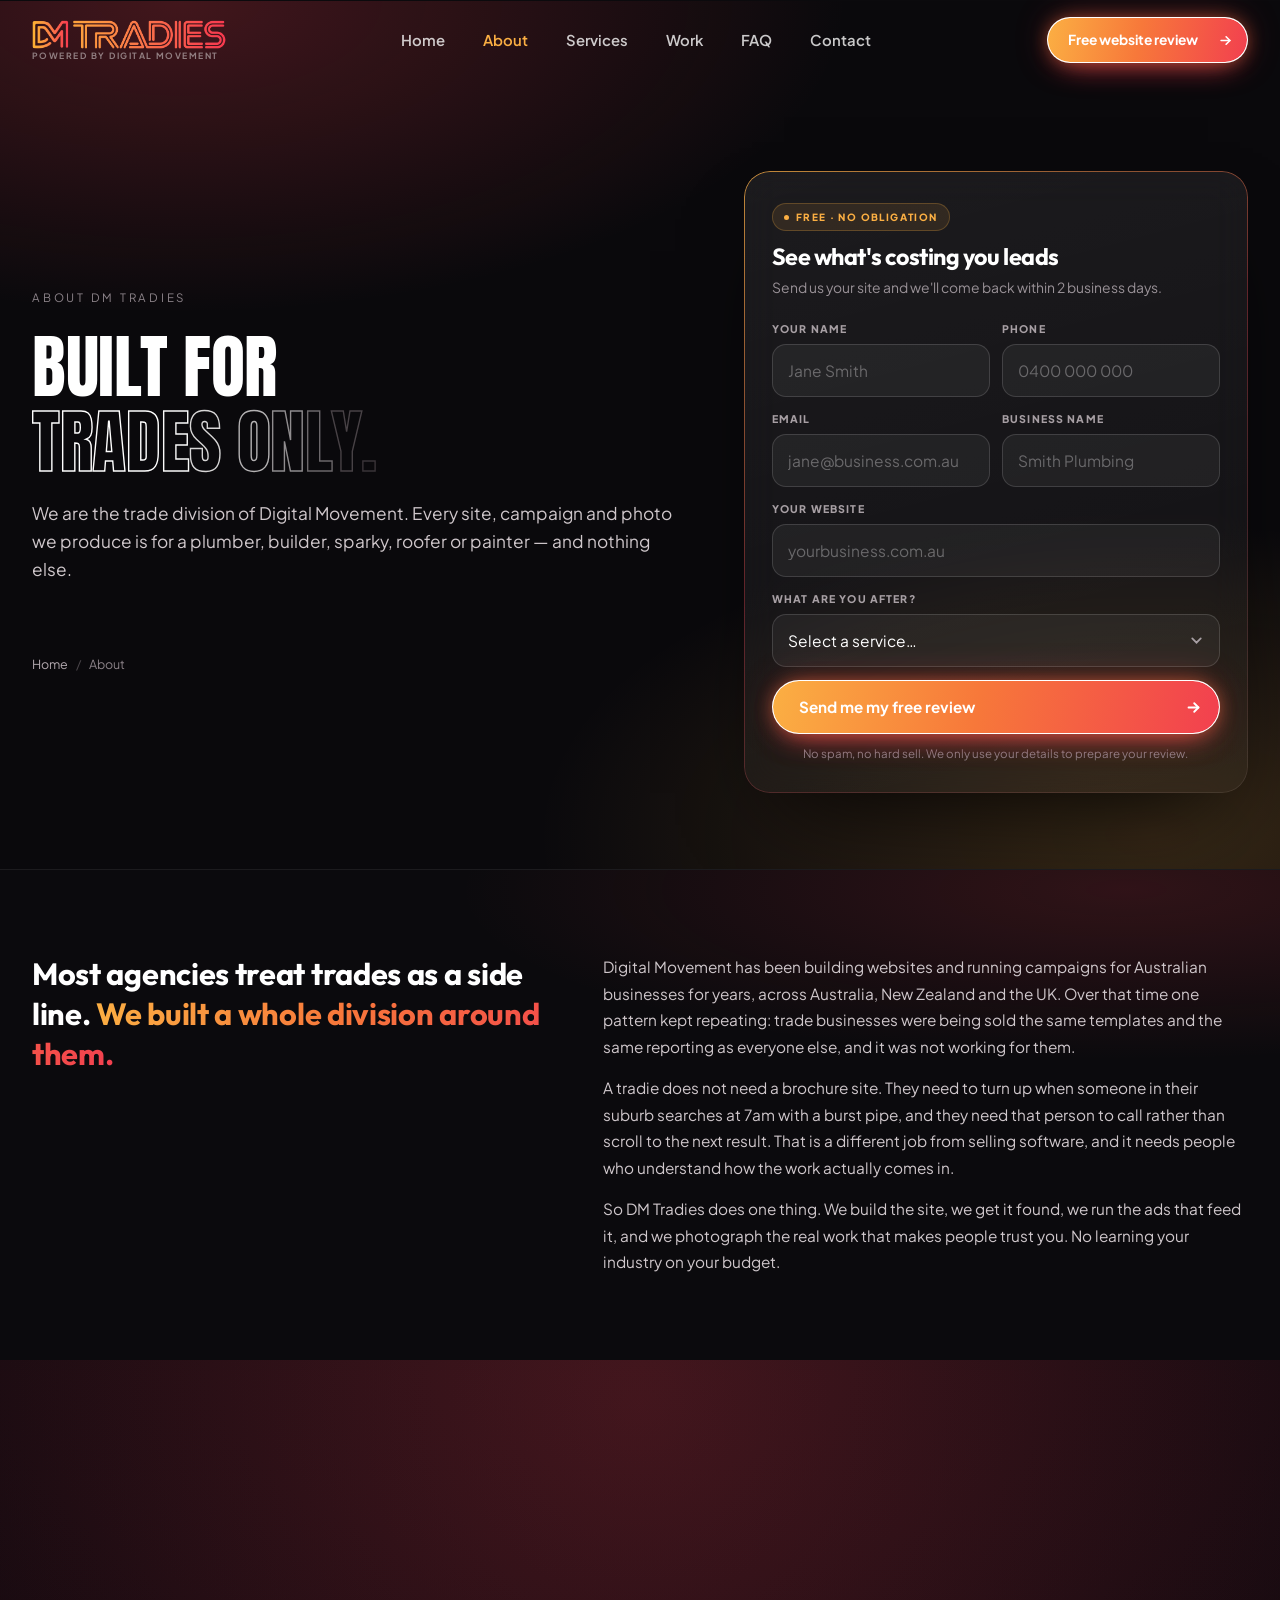
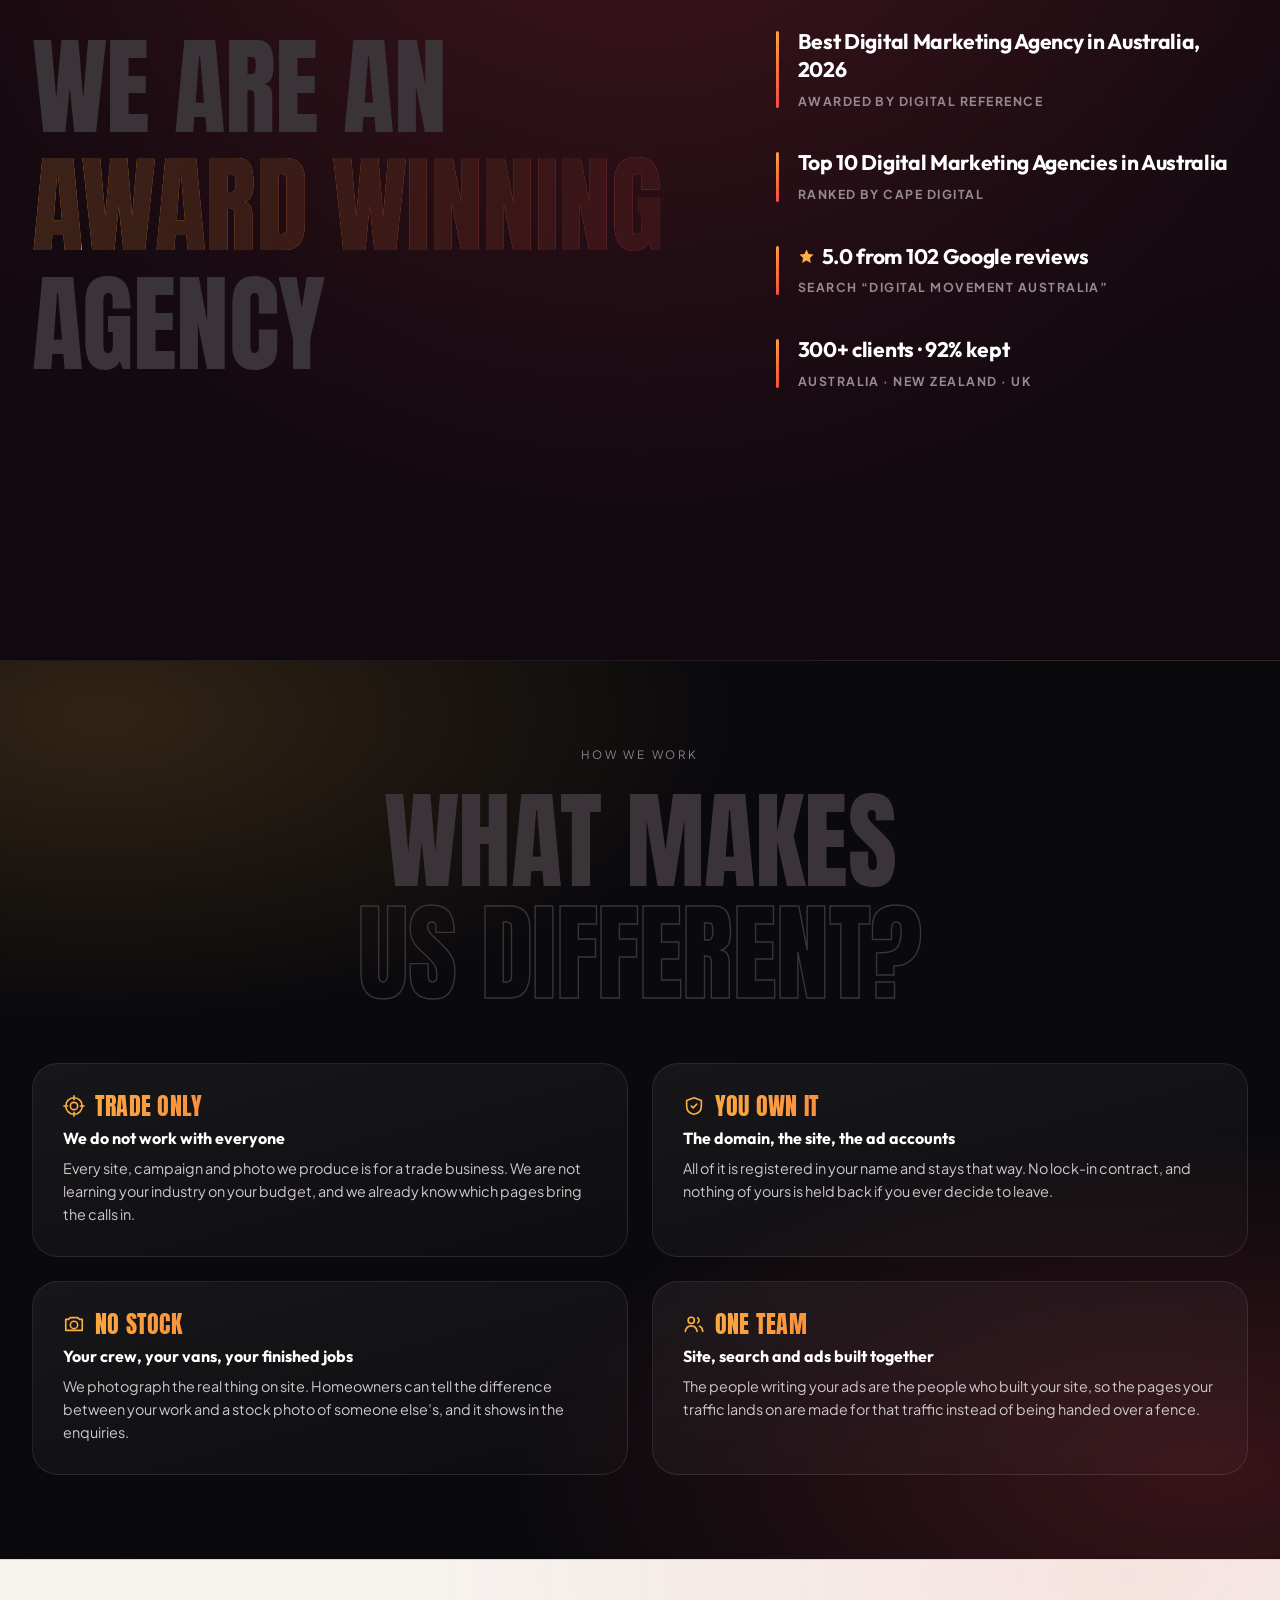
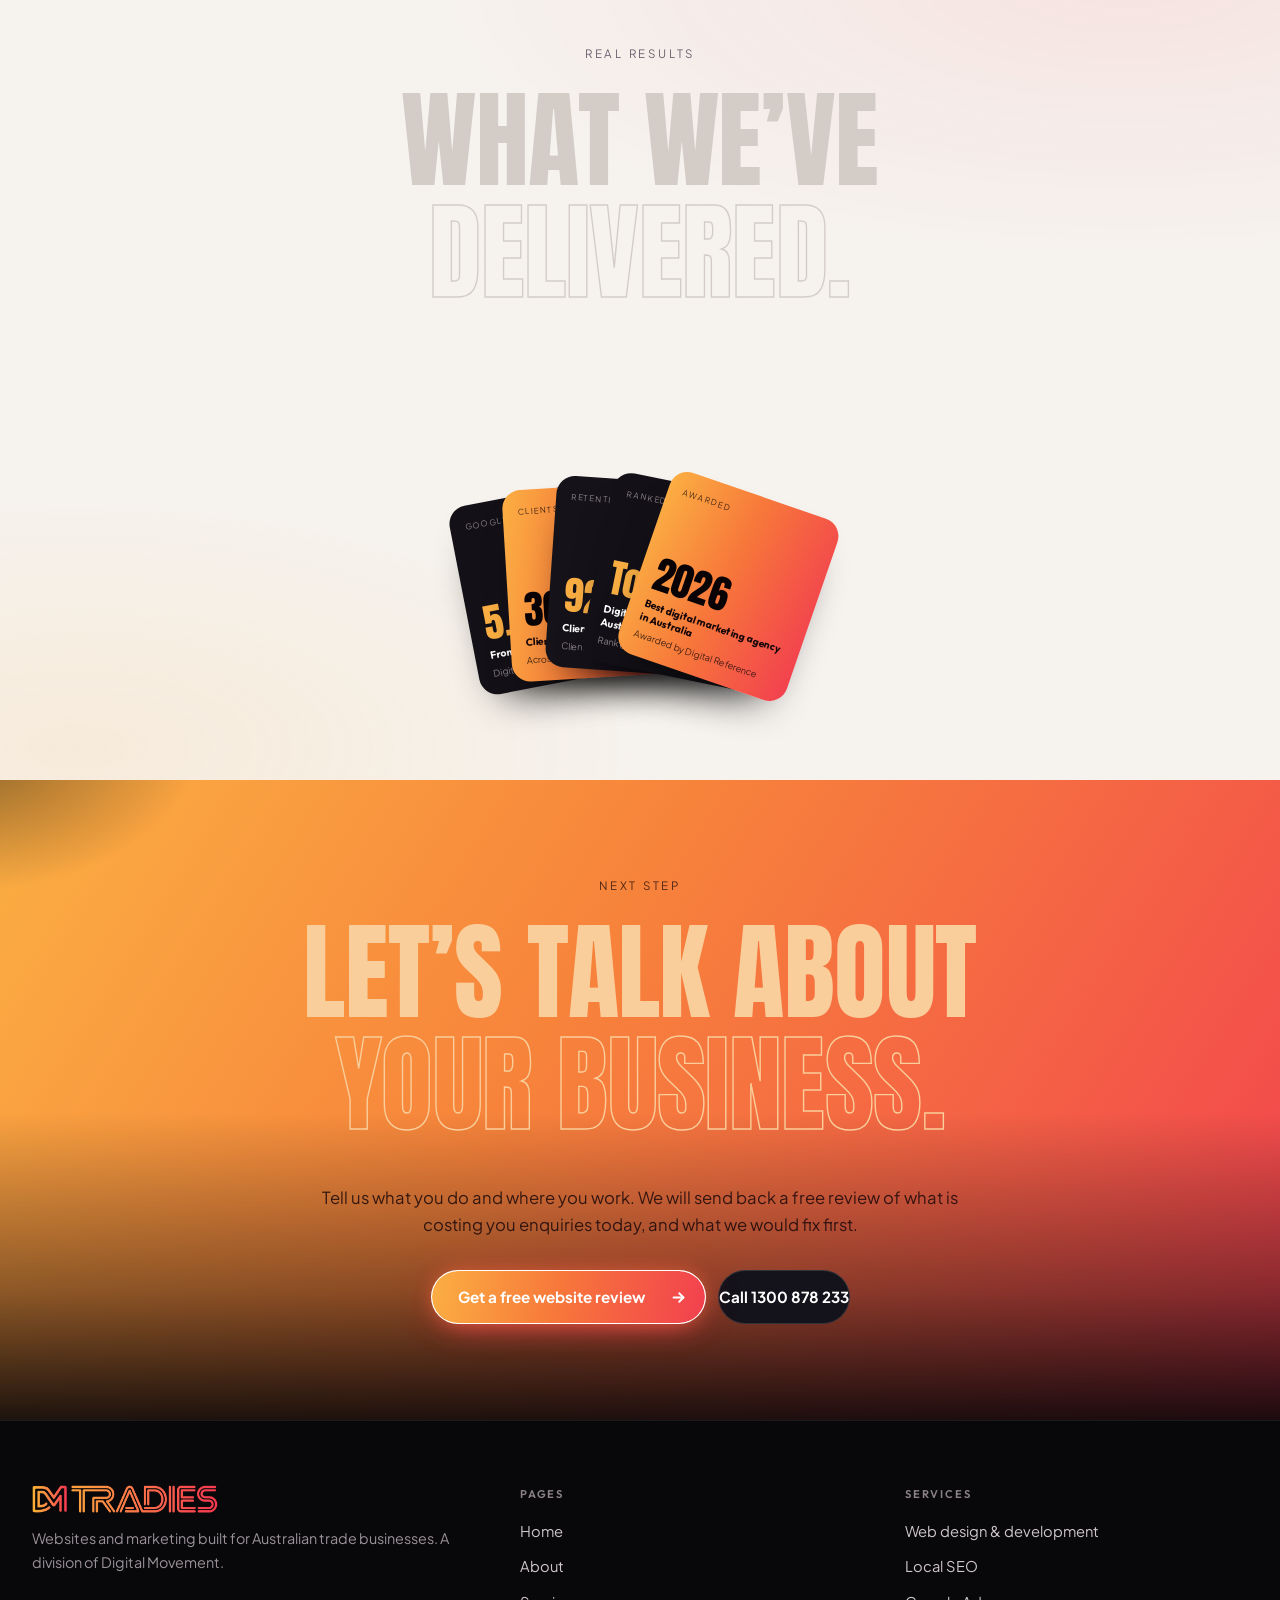
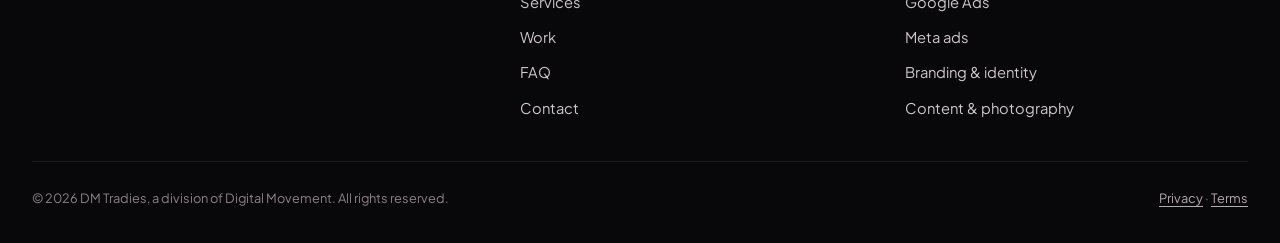
==== commit 08b090c3: "Put the banner form in every inner page header About, services, work and FAQ now open the way the ho" ====
--- a/about.html
+++ b/about.html
@@ -66,13 +66,82 @@
 
 <section class="page-head">
   <div class="wrap">
-    <div class="sec-head">
-      <p class="sec-eyebrow rv">About DM Tradies</p>
-      <h2 class="lit"><span class="w">Built</span> <span class="w">for</span>
-        <span class="outline"><span class="w">trades</span> <span class="w">only.</span></span></h2>
-      <p class="sec-sub rv">We are the trade division of Digital Movement. Every site, campaign and photo we produce is for a plumber, builder, sparky, roofer or painter &mdash; and nothing else.</p>
-    </div>
-    <p class="crumbs rv"><a href="index.html">Home</a><span>/</span>About</p>
+    <div class="hero-inner">
+      <div class="ph-copy">
+        <div class="sec-head">
+          <p class="sec-eyebrow rv">About DM Tradies</p>
+          <h2 class="lit"><span class="w">Built</span> <span class="w">for</span>
+            <span class="outline"><span class="w">trades</span> <span class="w">only.</span></span></h2>
+        <p class="sec-sub rv">We are the trade division of Digital Movement. Every site, campaign and photo we produce is for a plumber, builder, sparky, roofer or painter &mdash; and nothing else.</p>
+        </div>
+      <p class="crumbs rv"><a href="index.html">Home</a><span>/</span>About</p>
+      </div>
+
+      <div class="hero-form rv" id="hero-form">
+        <div class="hf-head">
+          <span class="hf-tag"><i></i>Free · No obligation</span>
+          <h2>See what's costing you leads</h2>
+          <p>Send us your site and we'll come back within 2 business days.</p>
+        </div>
+
+        <form class="quote-form" novalidate>
+          <div class="form-body">
+            <div class="grid-2">
+              <div class="field">
+                <label for="h-name">Your name</label>
+                <input id="h-name" name="name" type="text" placeholder="Jane Smith" autocomplete="name" required>
+                <span class="msg">Please enter your name</span>
+              </div>
+              <div class="field">
+                <label for="h-phone">Phone</label>
+                <input id="h-phone" name="phone" type="tel" placeholder="0400 000 000" autocomplete="tel" required>
+                <span class="msg">Enter a valid phone number</span>
+              </div>
+            </div>
+            <div class="grid-2">
+              <div class="field">
+                <label for="h-email">Email</label>
+                <input id="h-email" name="email" type="email" placeholder="jane@business.com.au" autocomplete="email" required>
+                <span class="msg">Enter a valid email</span>
+              </div>
+              <div class="field">
+                <label for="h-business">Business name</label>
+                <input id="h-business" name="business" type="text" placeholder="Smith Plumbing" autocomplete="organization">
+              </div>
+            </div>
+            <div class="field">
+              <label for="h-site">Your website</label>
+              <input id="h-site" name="website" type="text" placeholder="yourbusiness.com.au" autocomplete="url">
+            </div>
+            <div class="field">
+              <label for="h-service">What are you after?</label>
+              <select id="h-service" name="service" required>
+                <option value="">Select a service…</option>
+                <option>A new website</option>
+                <option>Website redesign</option>
+                <option>SEO &amp; Google Maps</option>
+                <option>Google Ads &amp; lead gen</option>
+                <option>Branding &amp; logo</option>
+                <option>Website care &amp; hosting</option>
+                <option>Not sure yet</option>
+              </select>
+              <span class="msg">Please choose a service</span>
+            </div>
+            <button class="btn btn--primary btn--block" type="submit">
+              Send me my free review
+              <span class="btn-arrow" aria-hidden="true"><svg viewBox="0 0 24 24" fill="none" stroke="currentColor" stroke-width="2.6" stroke-linecap="round" stroke-linejoin="round"><path d="M5 12h14"/><path d="m13 6 6 6-6 6"/></svg></span>
+            </button>
+            <p class="form-fine">No spam, no hard sell. We only use your details to prepare your review.</p>
+          </div>
+
+          <div class="form-ok">
+            <span class="ok-ic"><svg viewBox="0 0 24 24" fill="none" stroke="currentColor" stroke-width="2.6" stroke-linecap="round" stroke-linejoin="round"><path d="m5 13 4 4L19 7"/></svg></span>
+            <h3>Thanks — review requested</h3>
+            <p>We'll be back within 2 business days. Sooner? Call <a href="tel:1300878233">1300 878 233</a>.</p>
+          </div>
+        </form>
+      </div>
+    </div>
   </div>
 </section>
 
--- a/assets/site.css
+++ b/assets/site.css
@@ -1109,9 +1109,17 @@
     #0A090C;
 }
 .page-head .wrap{position:relative;z-index:1}
-.page-head .sec-sub{margin-inline:auto}
+/* the header runs two up beside the banner form, so its title block reads left
+   rather than centred the way a mid-page section title does */
+.page-head .sec-head{align-items:flex-start;text-align:left}
+/* the title block is much shorter than the form beside it, so centre it rather
+   than leaving it stranded at the top */
+@media (min-width:900px){.page-head .ph-copy{display:flex;flex-direction:column;justify-content:center}}
+.page-head .sec-head h2{font-size:clamp(2rem,5.8vw,4.4rem)}
+.page-head .sec-eyebrow,
+.page-head .sec-sub{margin-inline:0;text-align:left}
 .crumbs{
-  display:flex;justify-content:center;gap:8px;align-items:center;
+  display:flex;gap:8px;align-items:center;
   margin:clamp(18px,2.4vw,26px) 0 0;font-size:.78rem;color:#8B8288;
 }
 .crumbs a{color:#B3A9AF}
@@ -1255,15 +1263,6 @@
 }
 @media (min-width:900px){
   :root{--nav-h:80px}
-  .burger,.call-mini{display:none}
-  .nav-links{display:flex;align-items:center;gap:6px}
-  .nav-links a{
-    padding:9px 15px;border-radius:999px;font-weight:600;font-size:.93rem;color:rgba(255,255,255,.78);
-    transition:background .2s,color .2s
-  }
-  .nav-links a:hover{background:rgba(255,255,255,.08);color:#fff}
-  .nav-links a.active{color:var(--amber)}
-  .nav-cta{display:inline-flex}
   .brand-logo{height:29px}
   .hero{padding-top:calc(var(--nav-h) + 66px);padding-bottom:clamp(70px,8vw,110px)}
   .hero-inner{grid-template-columns:1.08fr .92fr;gap:56px;align-items:stretch}
@@ -1272,6 +1271,24 @@
   .hero-inner > *{min-width:0}
   .hero-form{padding:30px 28px}
 }
+
+/* the full menu only appears once six items and the button genuinely fit;
+   below this the burger handles it */
+@media (min-width:1080px){
+  .burger,.call-mini{display:none}
+  .nav-links{display:flex;align-items:center;gap:4px}
+  .nav-links a{
+    padding:9px 13px;border-radius:999px;font-weight:600;font-size:.92rem;color:rgba(255,255,255,.78);
+    transition:background .2s,color .2s;white-space:nowrap;
+  }
+  .nav-links a:hover{background:rgba(255,255,255,.08);color:#fff}
+  .nav-links a.active{color:var(--amber)}
+  .nav-cta{display:inline-flex}
+}
+@media (min-width:1280px){
+  .nav-links{gap:6px}
+  .nav-links a{padding:9px 16px;font-size:.93rem}
+}
 @media (min-width:1200px){
   :root{--wrap:1440px;--pad:32px}
   .hero-inner{grid-template-columns:1.12fr .88fr;gap:70px}
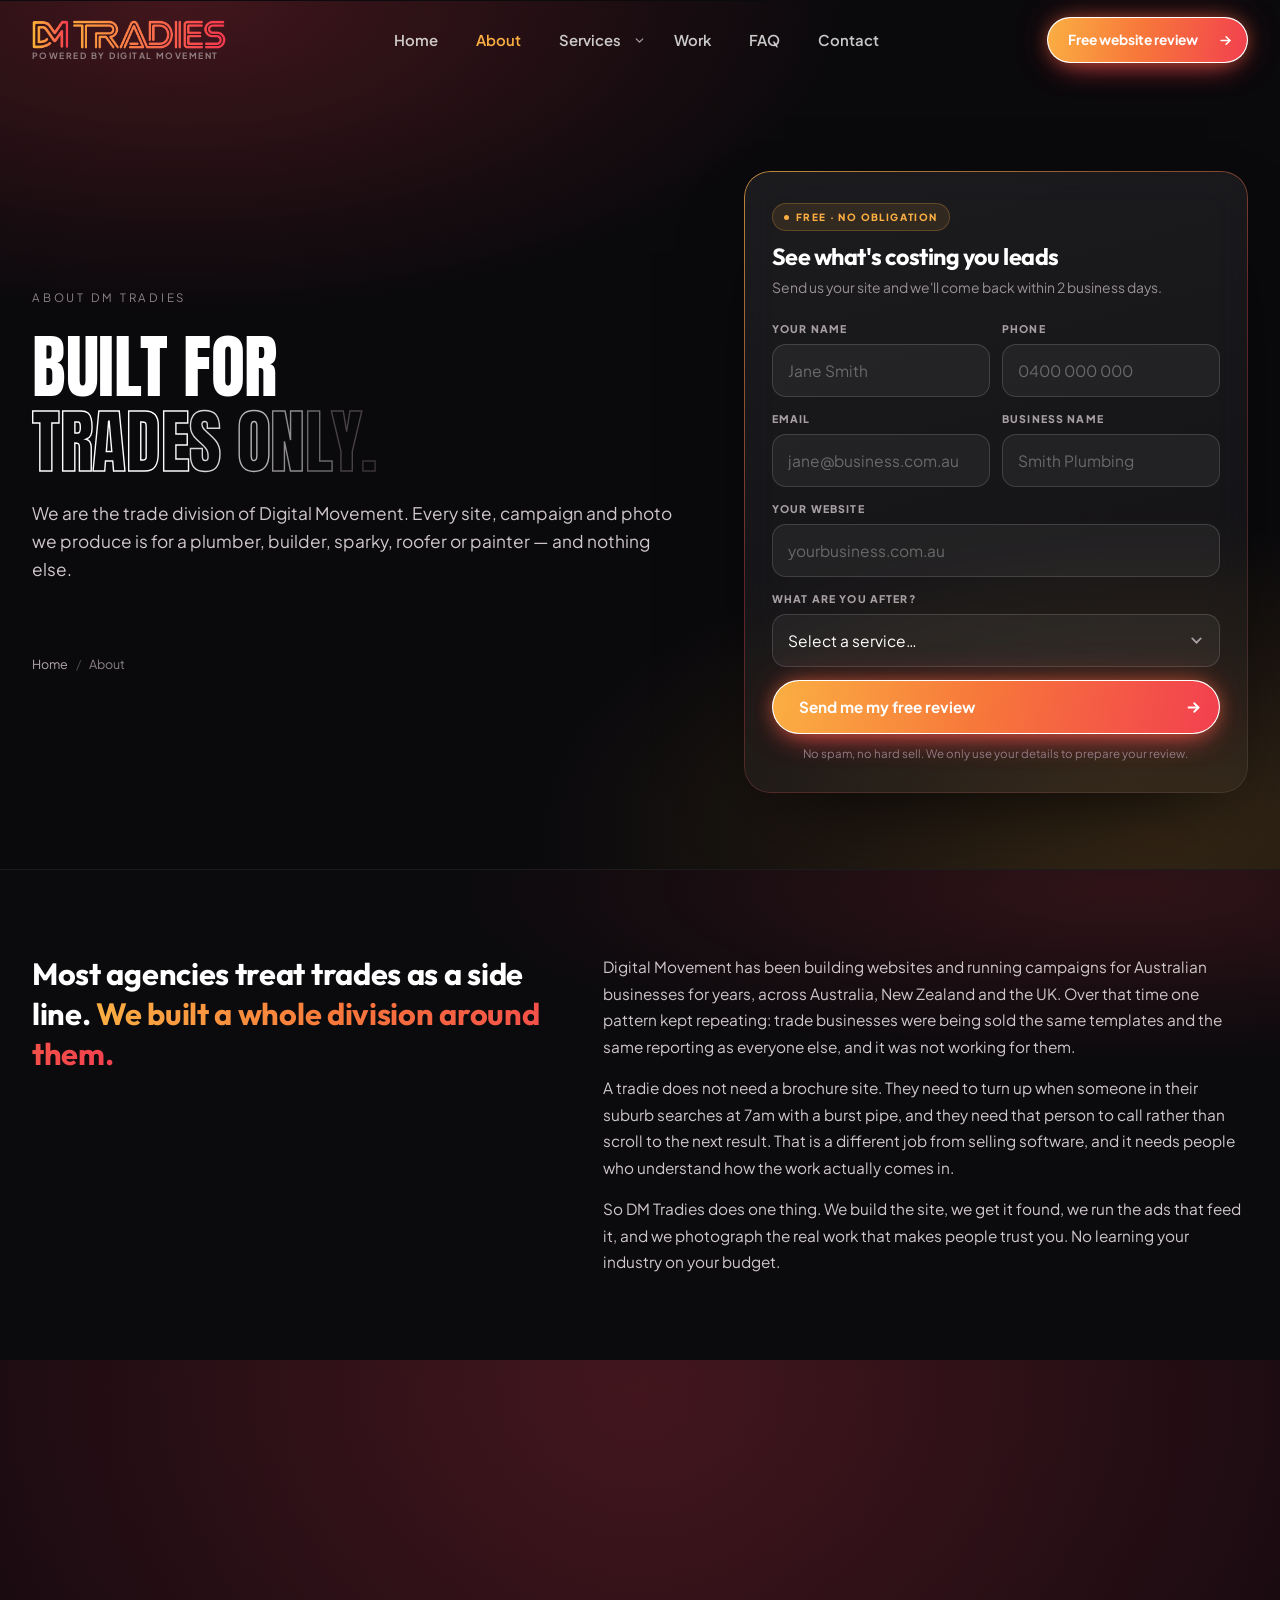
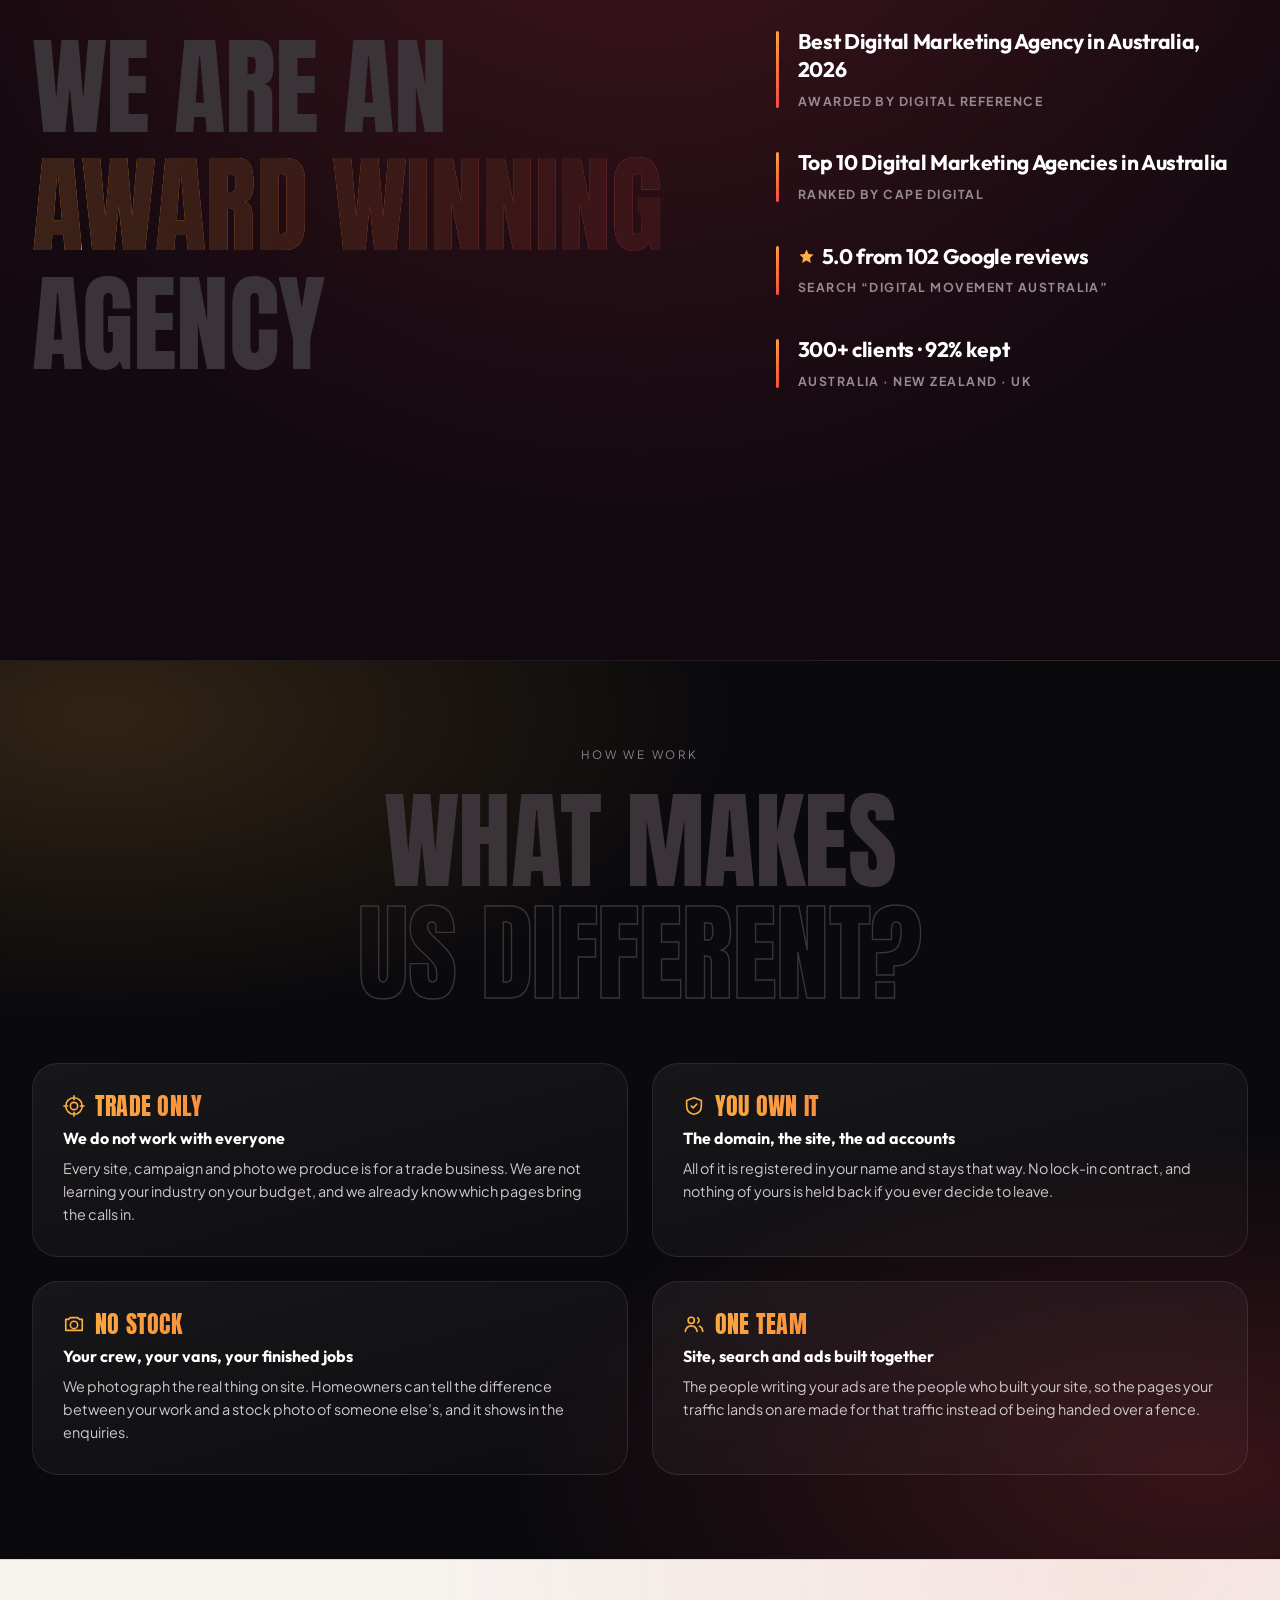
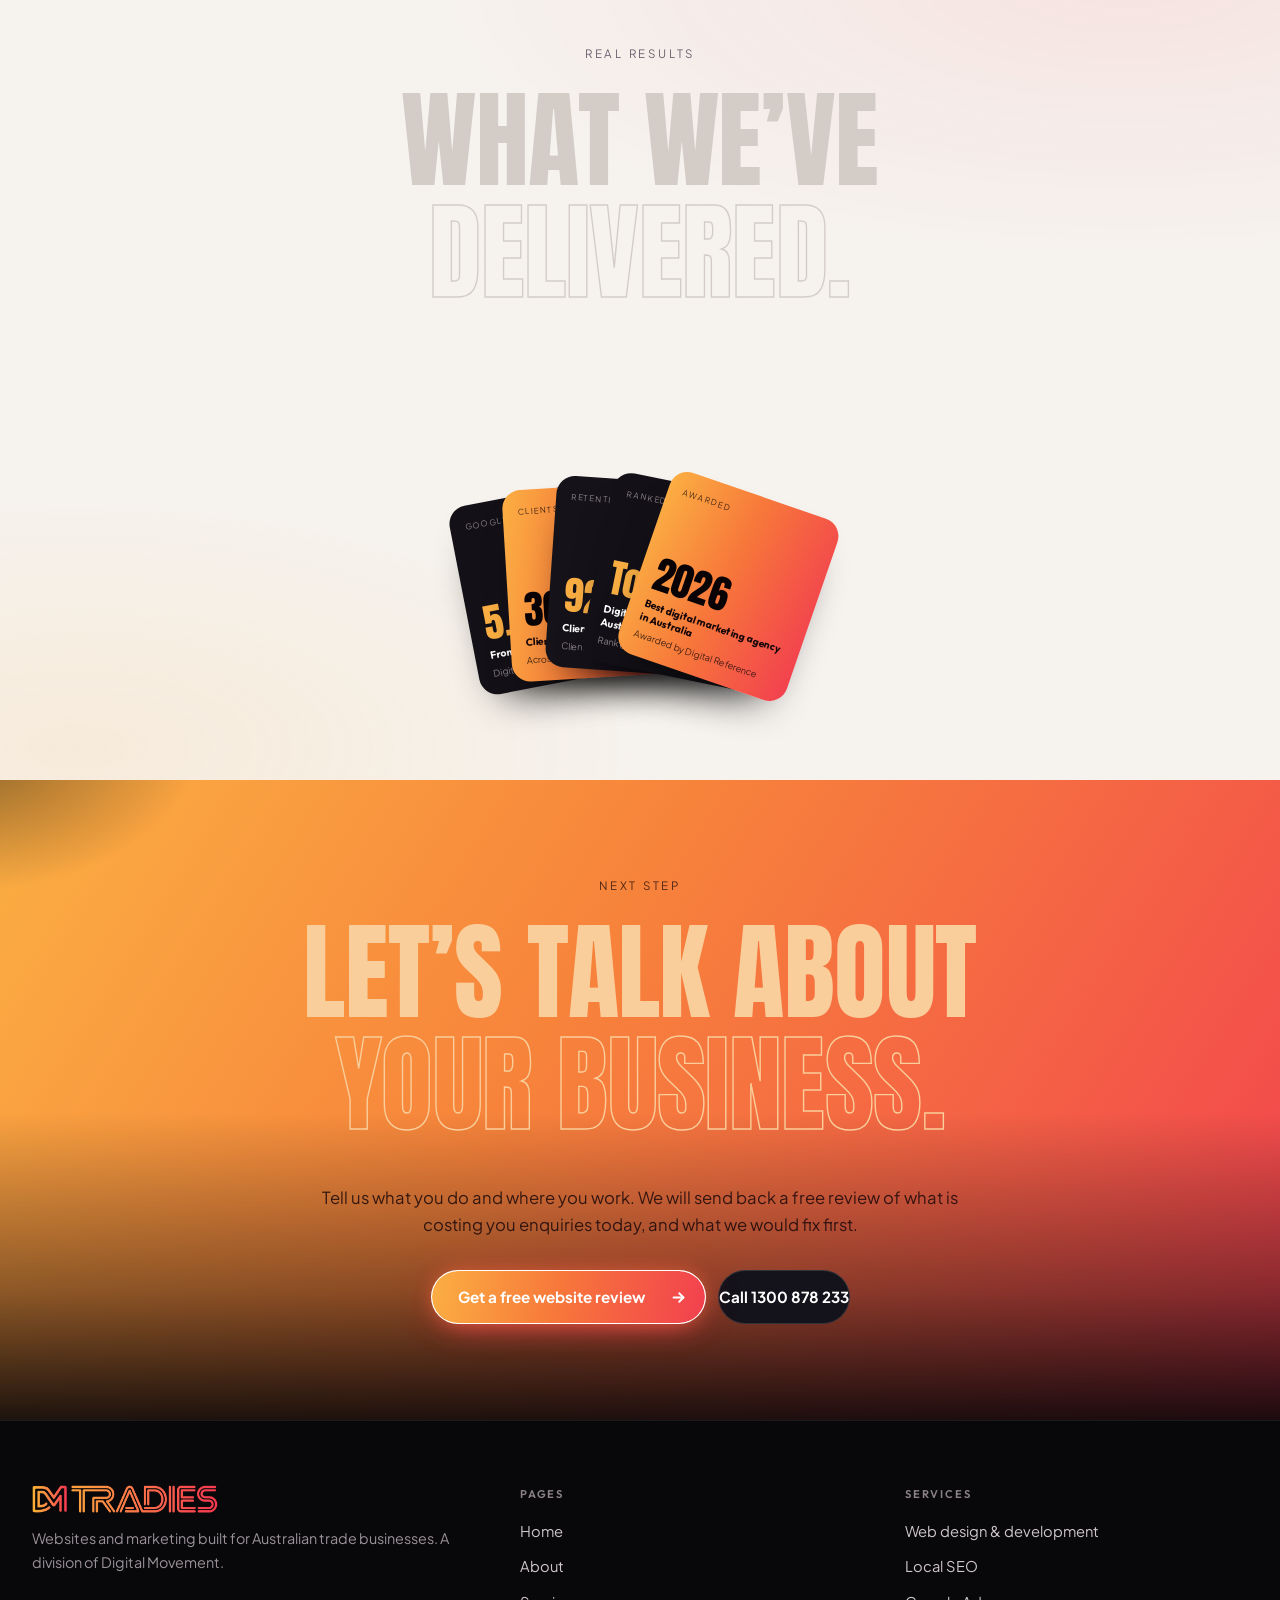
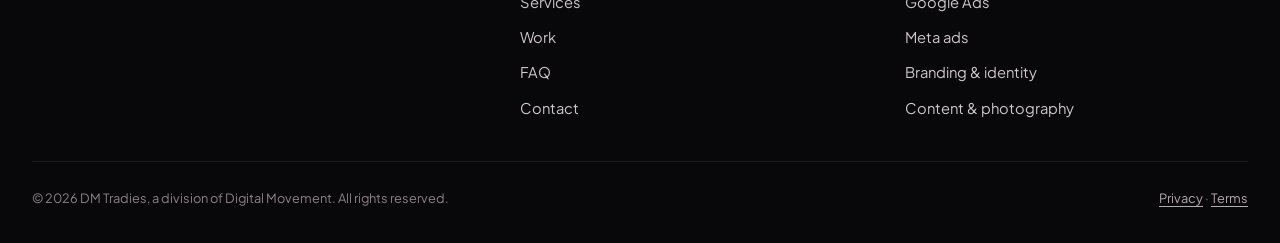
==== commit 1bbbdac5: "Services dropdown, and the wide layout starts at 1600px Services now opens a dropdown of the six ser" ====
--- a/about.html
+++ b/about.html
@@ -5,18 +5,36 @@
 <meta name="viewport" content="width=device-width, initial-scale=1, viewport-fit=cover">
 <title>About DM Tradies — the trade division of Digital Movement</title>
 <meta name="description" content="DM Tradies is the trade division of Digital Movement. We build websites and run the marketing behind them for Australian trade businesses, and nothing else.">
+<meta name="keywords" content="digital agency for tradies, trade marketing agency australia, melbourne trade website agency">
+<link rel="canonical" href="https://dmtradies.com.au/about.html">
+<meta name="robots" content="index, follow, max-image-preview:large">
 <meta name="theme-color" content="#0B0A0D">
+
+<meta property="og:type" content="website">
+<meta property="og:site_name" content="DM Tradies">
+<meta property="og:locale" content="en_AU">
+<meta property="og:title" content="About DM Tradies — the trade division of Digital Movement">
+<meta property="og:description" content="DM Tradies is the trade division of Digital Movement. We build websites and run the marketing behind them for Australian trade businesses, and nothing else.">
+<meta property="og:url" content="https://dmtradies.com.au/about.html">
+<meta name="twitter:card" content="summary_large_image">
+<meta name="twitter:title" content="About DM Tradies — the trade division of Digital Movement">
+<meta name="twitter:description" content="DM Tradies is the trade division of Digital Movement. We build websites and run the marketing behind them for Australian trade businesses, and nothing else.">
+
 <link rel="preconnect" href="https://fonts.googleapis.com">
 <link rel="preconnect" href="https://fonts.gstatic.com" crossorigin>
 <link href="https://fonts.googleapis.com/css2?family=Anton&family=Instrument+Serif:ital@1&family=Outfit:wght@300;400;500;600;700;800&family=Plus+Jakarta+Sans:wght@400;500;600;700&display=swap" rel="stylesheet">
 <link rel="stylesheet" href="assets/site.css">
 <script src="assets/site.js" defer></script>
+<script type="application/ld+json">{"@context":"https://schema.org","@type":"ProfessionalService","@id":"https://dmtradies.com.au/#organization","name":"DM Tradies","alternateName":"DM Tradies by Digital Movement","description":"Websites and marketing built for Australian trade businesses. A division of Digital Movement.","url":"https://dmtradies.com.au/","telephone":"+611300878233","email":"hello@dmtradies.com.au","parentOrganization":{"@type":"Organization","name":"Digital Movement"},"address":{"@type":"PostalAddress","addressLocality":"Melbourne","addressRegion":"VIC","addressCountry":"AU"},"areaServed":[{"@type":"Country","name":"Australia"},{"@type":"Country","name":"New Zealand"},{"@type":"Country","name":"United Kingdom"}],"aggregateRating":{"@type":"AggregateRating","ratingValue":"5.0","reviewCount":"102","bestRating":"5"},"sameAs":["https://www.facebook.com/digitalmovement.com.au","https://www.instagram.com/digitalmovement.com.au/","https://www.linkedin.com/company/31273811"],"openingHoursSpecification":[{"@type":"OpeningHoursSpecification","dayOfWeek":["Monday","Tuesday","Wednesday","Thursday","Friday"],"opens":"08:00","closes":"17:00"}]}</script>
+<script type="application/ld+json">{"@context":"https://schema.org","@type":"WebSite","@id":"https://dmtradies.com.au/#website","name":"DM Tradies","url":"https://dmtradies.com.au/","publisher":{"@id":"https://dmtradies.com.au/#organization"},"inLanguage":"en-AU"}</script>
+<script type="application/ld+json">{"@context":"https://schema.org","@type":"BreadcrumbList","itemListElement":[{"@type":"ListItem","position":1,"name":"Home","item":"https://dmtradies.com.au/"},{"@type":"ListItem","position":2,"name":"About","item":"https://dmtradies.com.au/about.html"}]}</script>
 </head>
 <body>
+<a class="skip-link" href="#main">Skip to content</a>
 <!-- ================= HEADER ================= -->
 <header class="site" id="siteHeader">
   <div class="wrap">
-    <nav class="nav">
+    <nav class="nav" aria-label="Main">
       <a class="brand" href="index.html" aria-label="DM Tradies by Digital Movement — home">
         <span class="brand-logo logo-mark" role="img" aria-label="DM Tradies"></span>
         <span class="brand-by">Powered by Digital Movement</span>
@@ -25,7 +43,20 @@
       <div class="nav-links" id="navLinks">
         <a href="index.html">Home</a>
         <a href="about.html" class="active" aria-current="page">About</a>
-        <a href="services.html">Services</a>
+        <div class="nav-item" data-sub>
+          <a href="services.html">Services</a>
+          <button class="nav-caret" type="button" aria-expanded="false" aria-controls="svcMenu"
+                  aria-label="Show services menu"><svg viewBox="0 0 24 24" fill="none" stroke="currentColor" stroke-width="2.4" stroke-linecap="round" stroke-linejoin="round" aria-hidden="true"><path d="m6 9 6 6 6-6"/></svg></button>
+          <div class="nav-sub" id="svcMenu">
+            <a href="services/web-design.html">Web design &amp; development<i>01</i></a>
+            <a href="services/local-seo.html">Local SEO<i>02</i></a>
+            <a href="services/google-ads.html">Google Ads<i>03</i></a>
+            <a href="services/meta-ads.html">Meta ads<i>04</i></a>
+            <a href="services/branding.html">Branding &amp; identity<i>05</i></a>
+            <a href="services/content-photography.html">Content &amp; photography<i>06</i></a>
+            <a class="nav-sub-all" href="services.html">All services<span aria-hidden="true">&rarr;</span></a>
+          </div>
+        </div>
         <a href="work.html">Work</a>
         <a href="faq.html">FAQ</a>
         <a href="contact.html">Contact</a>
@@ -50,7 +81,19 @@
   <div class="drawer-panel">
     <a class="dl" href="index.html">Home <span>01</span></a>
     <a class="dl" href="about.html" aria-current="page">About <span>02</span></a>
-    <a class="dl" href="services.html">Services <span>03</span></a>
+    <div class="dl-row" data-drawer-sub>
+      <a class="dl" href="services.html">Services <span>03</span></a>
+      <button class="dl-caret" type="button" aria-expanded="false" aria-controls="drawerSvc"
+              aria-label="Show services"><svg viewBox="0 0 24 24" fill="none" stroke="currentColor" stroke-width="2.4" stroke-linecap="round" stroke-linejoin="round" aria-hidden="true"><path d="m6 9 6 6 6-6"/></svg></button>
+    </div>
+    <div class="drawer-sub" id="drawerSvc"><div>
+        <a href="services/web-design.html">Web design &amp; development</a>
+        <a href="services/local-seo.html">Local SEO</a>
+        <a href="services/google-ads.html">Google Ads</a>
+        <a href="services/meta-ads.html">Meta ads</a>
+        <a href="services/branding.html">Branding &amp; identity</a>
+        <a href="services/content-photography.html">Content &amp; photography</a>
+    </div></div>
     <a class="dl" href="work.html">Work <span>04</span></a>
     <a class="dl" href="faq.html">FAQ <span>05</span></a>
     <a class="dl" href="contact.html">Contact <span>06</span></a>
@@ -64,17 +107,19 @@
   </div>
 </div>
 
+<main id="main">
+
 <section class="page-head">
   <div class="wrap">
     <div class="hero-inner">
       <div class="ph-copy">
         <div class="sec-head">
           <p class="sec-eyebrow rv">About DM Tradies</p>
-          <h2 class="lit"><span class="w">Built</span> <span class="w">for</span>
-            <span class="outline"><span class="w">trades</span> <span class="w">only.</span></span></h2>
+          <h1 class="lit"><span class="w">Built</span> <span class="w">for</span>
+            <span class="outline"><span class="w">trades</span> <span class="w">only.</span></span></h1>
         <p class="sec-sub rv">We are the trade division of Digital Movement. Every site, campaign and photo we produce is for a plumber, builder, sparky, roofer or painter &mdash; and nothing else.</p>
         </div>
-      <p class="crumbs rv"><a href="index.html">Home</a><span>/</span>About</p>
+      <p class="crumbs rv" aria-label="Breadcrumb"><a href="index.html">Home</a><span>/</span>About</p>
       </div>
 
       <div class="hero-form rv" id="hero-form">
@@ -299,6 +344,8 @@
   </div>
 </section>
 
+</main>
+
 <!-- ================= FOOTER ================= -->
 <footer class="site-foot">
   <div class="wrap">
@@ -310,7 +357,7 @@
       </div>
 
       <div class="foot-col">
-        <h4>Pages</h4>
+        <h3>Pages</h3>
         <ul>
           <li><a href="index.html">Home</a></li>
           <li><a href="about.html">About</a></li>
@@ -322,14 +369,14 @@
       </div>
 
       <div class="foot-col">
-        <h4>Services</h4>
+        <h3>Services</h3>
         <ul>
-          <li><a href="services.html#web">Web design &amp; development</a></li>
-          <li><a href="services.html#seo">Local SEO</a></li>
-          <li><a href="services.html#google-ads">Google Ads</a></li>
-          <li><a href="services.html#meta-ads">Meta ads</a></li>
-          <li><a href="services.html#branding">Branding &amp; identity</a></li>
-          <li><a href="services.html#content">Content &amp; photography</a></li>
+          <li><a href="services/web-design.html">Web design &amp; development</a></li>
+          <li><a href="services/local-seo.html">Local SEO</a></li>
+          <li><a href="services/google-ads.html">Google Ads</a></li>
+          <li><a href="services/meta-ads.html">Meta ads</a></li>
+          <li><a href="services/branding.html">Branding &amp; identity</a></li>
+          <li><a href="services/content-photography.html">Content &amp; photography</a></li>
         </ul>
       </div>
     </div>
--- a/assets/site.css
+++ b/assets/site.css
@@ -489,17 +489,17 @@
   display:flex;flex-direction:column;align-items:center;gap:clamp(16px,2.4vw,22px);
   margin:0 0 clamp(28px,4vw,44px);text-align:center;
 }
-.sec-head h2{
+.sec-head :is(h1,h2){
   font-family:'Anton','Arial Narrow',Impact,'Outfit',sans-serif;text-transform:uppercase;
   font-weight:800;font-synthesis-weight:none;
   color:#fff;margin:0;font-size:clamp(2.3rem,9.4vw,6.6rem);
   line-height:1.06;letter-spacing:-.005em;
 }
 /* letters light from dim to white as the section scrolls past (see script) */
-.sec-head h2.lit .w{display:inline-block}
-.sec-head h2{--fill-dim:58,52,56;--fill-lit:255,255,255}
-.sec-head h2.is-split .c{color:rgb(var(--fill-dim));transition:color .26s linear}
-@media (prefers-reduced-motion:reduce){.sec-head h2.is-split .c{color:rgb(var(--fill-lit));transition:none}}
+.sec-head :is(h1,h2).lit .w{display:inline-block}
+.sec-head :is(h1,h2){--fill-dim:58,52,56;--fill-lit:255,255,255}
+.sec-head :is(h1,h2).is-split .c{color:rgb(var(--fill-dim));transition:color .26s linear}
+@media (prefers-reduced-motion:reduce){.sec-head :is(h1,h2).is-split .c{color:rgb(var(--fill-lit));transition:none}}
 .rv-badge{
   display:inline-flex;align-items:center;gap:8px;
   background:rgba(255,255,255,.05);border:1px solid rgba(255,255,255,.13);
@@ -740,13 +740,13 @@
   text-transform:uppercase;color:#8B8288;
 }
 /* the second line is drawn in outline, like the hero headline */
-.sec-head h2 .outline{display:block}
-.sec-head h2 .outline .c{
+.sec-head :is(h1,h2) .outline{display:block}
+.sec-head :is(h1,h2) .outline .c{
   color:transparent;-webkit-text-stroke:1.4px rgb(var(--fill-dim));
   transition:-webkit-text-stroke-color .26s linear;
 }
 @media (prefers-reduced-motion:reduce){
-  .sec-head h2 .outline .c{-webkit-text-stroke-color:rgb(var(--fill-lit));transition:none}
+  .sec-head :is(h1,h2) .outline .c{-webkit-text-stroke-color:rgb(var(--fill-lit));transition:none}
 }
 
 .res{
@@ -961,7 +961,7 @@
     linear-gradient(122deg,#FBAF43 0%,#F7833B 42%,#F2404F 100%);
 }
 
-.contact .sec-head h2{--fill-dim:250,206,155;--fill-lit:21,6,9}
+.contact .sec-head :is(h1,h2){--fill-dim:250,206,155;--fill-lit:21,6,9}
 .contact .sec-eyebrow{color:rgba(21,6,9,.72)}
 .contact .contact-panel{background:#14121A;border-color:rgba(255,255,255,.08)}
 .contact .contact-panel--form{background:#181522}
@@ -1042,7 +1042,7 @@
 @media (min-width:820px){.foot-top{grid-template-columns:1.3fr 1fr 1fr}}
 .foot-logo{display:block;width:clamp(150px,15vw,186px);height:auto;margin-bottom:14px}
 .foot-blurb{margin:0;color:var(--dim);font-size:.9rem;line-height:1.65;max-width:38ch}
-.foot-col h4{
+.foot-col h3{
   margin:0 0 14px;font-size:.7rem;letter-spacing:.16em;text-transform:uppercase;color:#8B8288;
   font-family:'Outfit',sans-serif;font-weight:600;
 }
@@ -1075,7 +1075,7 @@
     radial-gradient(80% 55% at 6% 96%,rgba(251,175,67,.12) 0%,rgba(251,175,67,0) 62%),
     #F6F3EF;
 }
-.reviews .sec-head h2,.res .sec-head h2{--fill-dim:212,205,199;--fill-lit:21,18,26}
+.reviews .sec-head :is(h1,h2),.res .sec-head :is(h1,h2){--fill-dim:212,205,199;--fill-lit:21,18,26}
 .reviews .sec-eyebrow,.res .sec-eyebrow{color:var(--muted)}
 .reviews .sec-sub,.res .sec-sub{color:var(--body)}
 
@@ -1098,6 +1098,88 @@
 .res .res-note{color:var(--muted)}
 
 
+.skip-link{
+  position:absolute;left:12px;top:-60px;z-index:200;
+  background:#14121A;color:#fff;border:1px solid rgba(255,255,255,.2);
+  border-radius:10px;padding:11px 16px;font-weight:600;font-size:.9rem;
+  transition:top .2s ease;
+}
+.skip-link:focus{top:12px}
+
+/* ---------- services dropdown ---------- */
+.nav-item{position:relative;display:flex;align-items:center}
+.nav-caret{
+  display:none;background:none;border:0;padding:6px 6px 6px 2px;margin-left:-6px;
+  color:rgba(255,255,255,.6);cursor:pointer;line-height:0;border-radius:8px;
+}
+.nav-caret svg{width:13px;height:13px;transition:transform .28s cubic-bezier(.2,.7,.3,1)}
+.nav-caret:hover{color:#fff}
+.nav-caret:focus-visible{outline:2px solid var(--amber);outline-offset:2px}
+.nav-item.open .nav-caret svg{transform:rotate(180deg)}
+.nav-item.open .nav-caret{color:var(--amber)}
+
+.nav-sub{
+  position:absolute;top:calc(100% + 10px);left:-10px;z-index:90;
+  min-width:268px;padding:8px;border-radius:16px;
+  background:rgba(16,14,20,.97);border:1px solid rgba(255,255,255,.12);
+  box-shadow:0 26px 54px -22px rgba(0,0,0,.9);
+  opacity:0;visibility:hidden;transform:translateY(-6px);
+  transition:opacity .22s ease,transform .22s cubic-bezier(.2,.7,.3,1),visibility .22s;
+}
+@supports (backdrop-filter:blur(1px)){.nav-sub{backdrop-filter:blur(14px)}}
+/* a strip above the panel so the pointer can travel into it without a gap */
+.nav-sub::before{content:"";position:absolute;left:0;right:0;top:-12px;height:12px}
+.nav-item.open .nav-sub{opacity:1;visibility:visible;transform:none}
+.nav-sub a{
+  display:flex;align-items:center;justify-content:space-between;gap:12px;
+  padding:10px 13px;border-radius:10px;
+  font-size:.9rem;font-weight:500;color:rgba(255,255,255,.82);white-space:nowrap;
+  transition:background .2s ease,color .2s ease;
+}
+.nav-sub a:hover,.nav-sub a:focus-visible{background:rgba(255,255,255,.08);color:#fff}
+.nav-sub a[aria-current="page"]{color:var(--amber)}
+.nav-sub a i{
+  font-style:normal;font-size:.7rem;letter-spacing:.06em;color:#7E767C;
+  font-family:'Outfit',sans-serif;font-weight:600;
+}
+.nav-sub .nav-sub-all{
+  margin-top:6px;padding-top:12px;border-top:1px solid rgba(255,255,255,.1);
+  border-radius:0 0 10px 10px;color:var(--amber);font-weight:600;
+}
+@media (min-width:1080px){.nav-caret{display:inline-flex}}
+@media (prefers-reduced-motion:reduce){
+  .nav-sub{transition:none}
+  .nav-caret svg{transition:none}
+}
+
+/* ---------- drawer submenu ---------- */
+.dl-row{display:flex;align-items:center}
+.dl-row .dl{flex:1}
+.dl-caret{
+  background:none;border:0;padding:10px 6px;color:rgba(255,255,255,.55);cursor:pointer;
+  line-height:0;border-radius:8px;
+}
+.dl-caret svg{width:16px;height:16px;transition:transform .28s cubic-bezier(.2,.7,.3,1)}
+.dl-caret:focus-visible{outline:2px solid var(--amber);outline-offset:2px}
+.dl-row.open .dl-caret{color:var(--amber)}
+.dl-row.open .dl-caret svg{transform:rotate(180deg)}
+.drawer-sub{
+  display:grid;grid-template-rows:0fr;
+  transition:grid-template-rows .32s cubic-bezier(.2,.7,.3,1);
+}
+.drawer-sub > div{overflow:hidden;min-height:0}
+.dl-row.open + .drawer-sub{grid-template-rows:1fr}
+.drawer-sub a{
+  display:block;padding:9px 0 9px 16px;margin-left:4px;
+  border-left:2px solid rgba(255,255,255,.14);
+  font-size:.92rem;color:rgba(255,255,255,.7);
+}
+.drawer-sub a:hover,.drawer-sub a[aria-current="page"]{color:var(--amber);border-left-color:var(--amber)}
+@media (prefers-reduced-motion:reduce){
+  .drawer-sub{transition:none}
+  .dl-caret svg{transition:none}
+}
+
 /* ---------- inner page header ---------- */
 .page-head{
   position:relative;overflow:hidden;
@@ -1115,7 +1197,7 @@
 /* the title block is much shorter than the form beside it, so centre it rather
    than leaving it stranded at the top */
 @media (min-width:900px){.page-head .ph-copy{display:flex;flex-direction:column;justify-content:center}}
-.page-head .sec-head h2{font-size:clamp(2rem,5.8vw,4.4rem)}
+.page-head .sec-head :is(h1,h2){font-size:clamp(2rem,5.8vw,4.4rem)}
 .page-head .sec-eyebrow,
 .page-head .sec-sub{margin-inline:0;text-align:left}
 .crumbs{
@@ -1135,7 +1217,7 @@
     radial-gradient(28% 34% at -4% -6%,rgba(6,5,8,.5) 0%,rgba(6,5,8,0) 70%),
     linear-gradient(122deg,#FBAF43 0%,#F7833B 42%,#F2404F 100%);
 }
-.cta-band .sec-head h2{--fill-dim:250,206,155;--fill-lit:21,6,9}
+.cta-band .sec-head :is(h1,h2){--fill-dim:250,206,155;--fill-lit:21,6,9}
 .cta-band .sec-eyebrow{color:rgba(21,6,9,.72)}
 .cta-inner{display:flex;flex-direction:column;align-items:center;text-align:center}
 .cta-band .cta-copy{
@@ -1203,6 +1285,66 @@
   font-size:clamp(1rem,1.25vw,1.16rem);line-height:1.3}
 .val p{margin:0;color:var(--soft);font-size:clamp(.9rem,1.05vw,.98rem);line-height:1.6}
 @media (prefers-reduced-motion:reduce){.val{transition:none}}
+
+/* ---------- single service page ---------- */
+.svc-page{
+  position:relative;border-top:1px solid rgba(255,255,255,.07);
+  padding:clamp(48px,7vw,84px) 0;
+  background:
+    radial-gradient(90% 60% at 6% 2%,rgba(242,64,79,.18) 0%,rgba(242,64,79,0) 58%),
+    radial-gradient(80% 56% at 96% 94%,rgba(251,175,67,.14) 0%,rgba(251,175,67,0) 60%),
+    #0B0A0D;
+}
+.svc-body{display:grid;gap:clamp(26px,3.6vw,52px)}
+@media (min-width:940px){.svc-body{grid-template-columns:1.25fr .75fr;align-items:start}}
+.svc-prose h2{
+  margin:clamp(26px,3vw,38px) 0 12px;
+  font-family:'Outfit',sans-serif;font-weight:700;color:#fff;
+  font-size:clamp(1.15rem,1.7vw,1.44rem);line-height:1.28;
+}
+.svc-prose h2:first-child{margin-top:0}
+.svc-prose p{margin:0;color:var(--soft);font-size:clamp(.96rem,1.15vw,1.05rem);line-height:1.72}
+.svc-aside{
+  position:sticky;top:calc(var(--nav-h) + 20px);
+  background:linear-gradient(165deg,rgba(255,255,255,.06) 0%,rgba(255,255,255,.02) 100%);
+  border:1px solid rgba(255,255,255,.1);border-radius:var(--r-lg);
+  padding:clamp(22px,2.6vw,30px);
+}
+@media (max-width:939px){.svc-aside{position:static}}
+.svc-aside h2{
+  margin:0 0 16px;font-family:'Outfit',sans-serif;font-weight:700;color:#fff;
+  font-size:clamp(1rem,1.3vw,1.14rem);
+}
+.svc-aside .svc-points{gap:12px}
+.svc-aside .svc-for{margin-top:18px}
+.svc-aside .btn{margin-top:20px}
+
+/* the other services, linked from the foot of each one */
+.svc-more{
+  position:relative;border-top:1px solid rgba(255,255,255,.07);
+  padding:clamp(44px,6vw,76px) 0;
+  background:
+    radial-gradient(85% 58% at 92% 8%,rgba(251,175,67,.14) 0%,rgba(251,175,67,0) 58%),
+    #0A090C;
+}
+.svc-more-grid{
+  display:grid;gap:clamp(12px,1.6vw,18px);margin-top:clamp(26px,3.4vw,38px);
+  grid-template-columns:1fr;
+}
+@media (min-width:620px){.svc-more-grid{grid-template-columns:repeat(2,minmax(0,1fr))}}
+@media (min-width:980px){.svc-more-grid{grid-template-columns:repeat(3,minmax(0,1fr))}}
+.svc-more-card{
+  display:flex;align-items:center;justify-content:space-between;gap:14px;
+  background:linear-gradient(165deg,rgba(255,255,255,.055) 0%,rgba(255,255,255,.02) 100%);
+  border:1px solid rgba(255,255,255,.09);border-radius:var(--r);
+  padding:18px 20px;color:#fff;
+  font-family:'Outfit',sans-serif;font-weight:600;font-size:clamp(.94rem,1.1vw,1.02rem);
+  transition:border-color .3s ease,transform .4s cubic-bezier(.2,.7,.3,1);
+}
+.svc-more-card:hover{border-color:rgba(251,175,67,.42);transform:translateY(-3px)}
+.svc-more-card span{color:var(--amber);flex:none;transition:transform .3s cubic-bezier(.2,.7,.3,1)}
+.svc-more-card:hover span{transform:translateX(4px)}
+@media (prefers-reduced-motion:reduce){.svc-more-card{transition:none}}
 
 /* ---------- service detail rows ---------- */
 .svc{
@@ -1293,7 +1435,7 @@
   :root{--wrap:1440px;--pad:32px}
   .hero-inner{grid-template-columns:1.12fr .88fr;gap:70px}
 }
-@media (min-width:1920px){
+@media (min-width:1600px){
   :root{--wrap:1880px;--pad:40px}
   .hero-inner{gap:96px}
 }
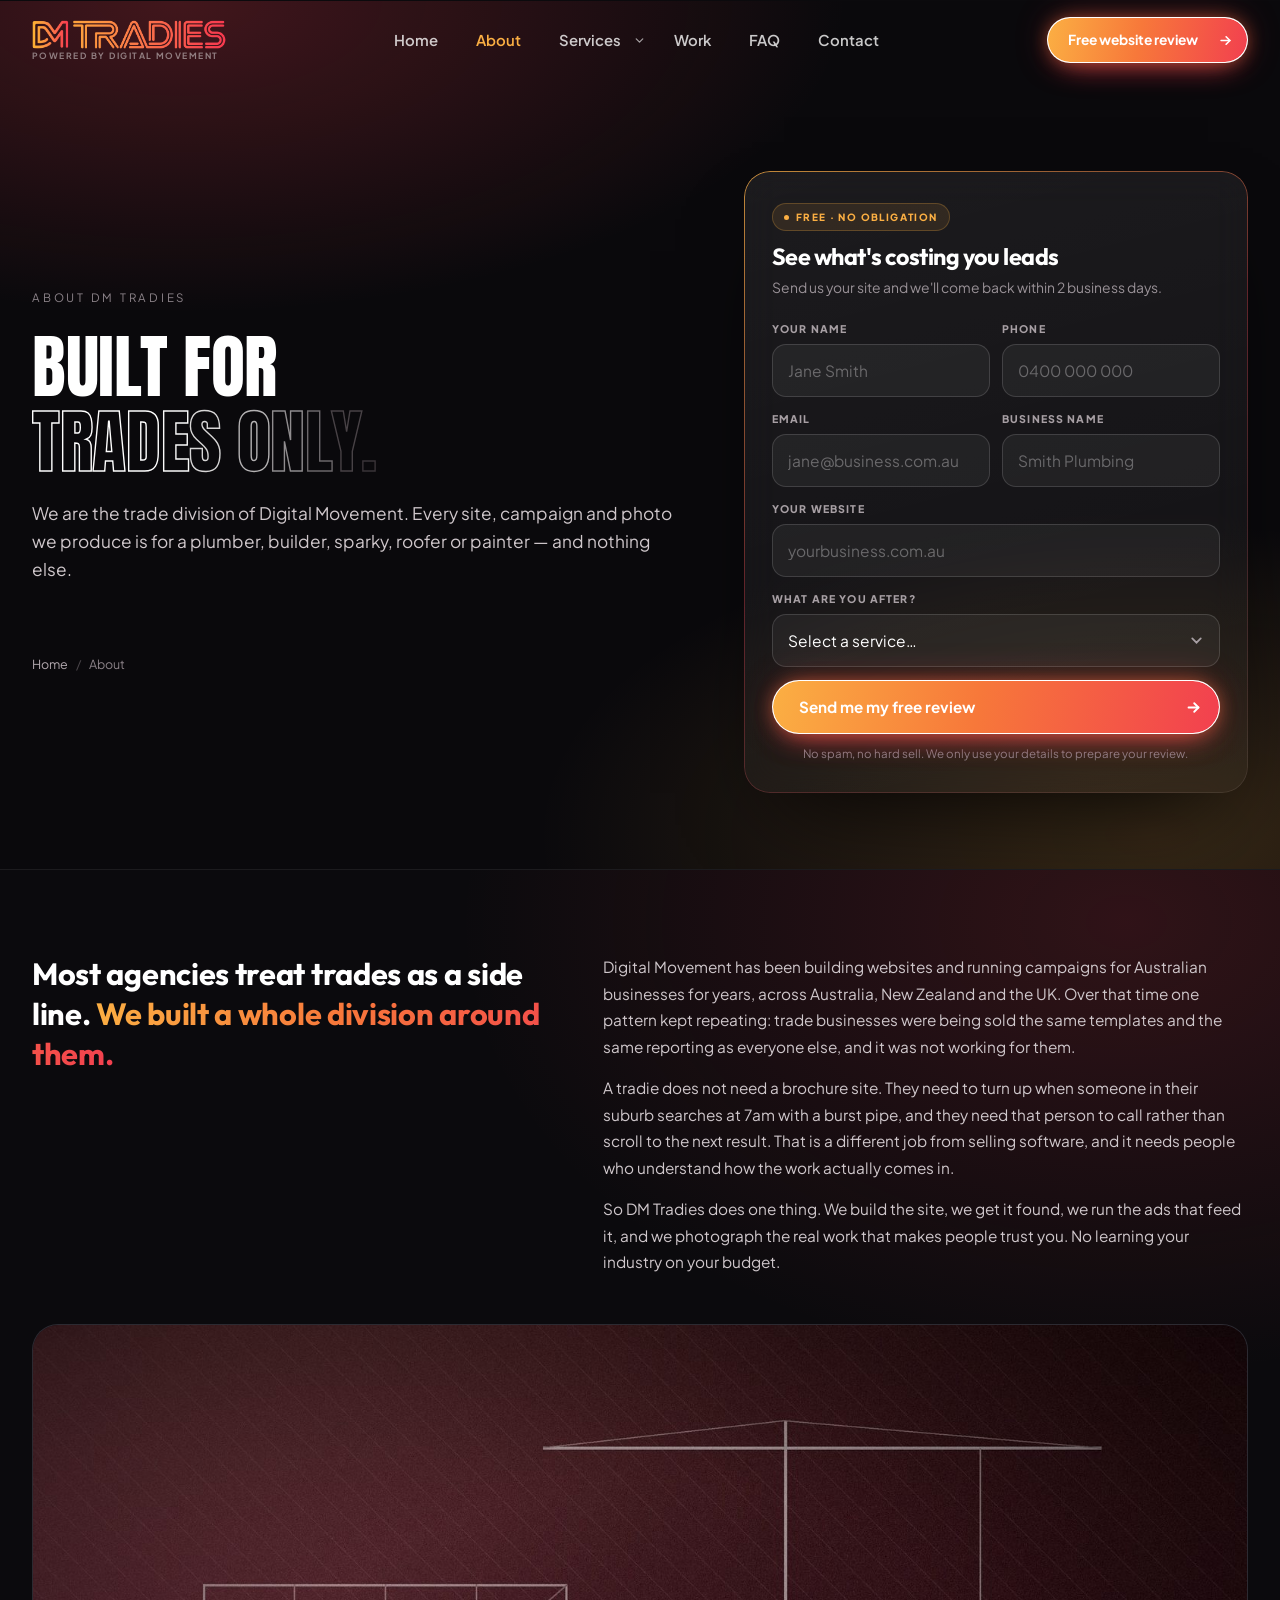
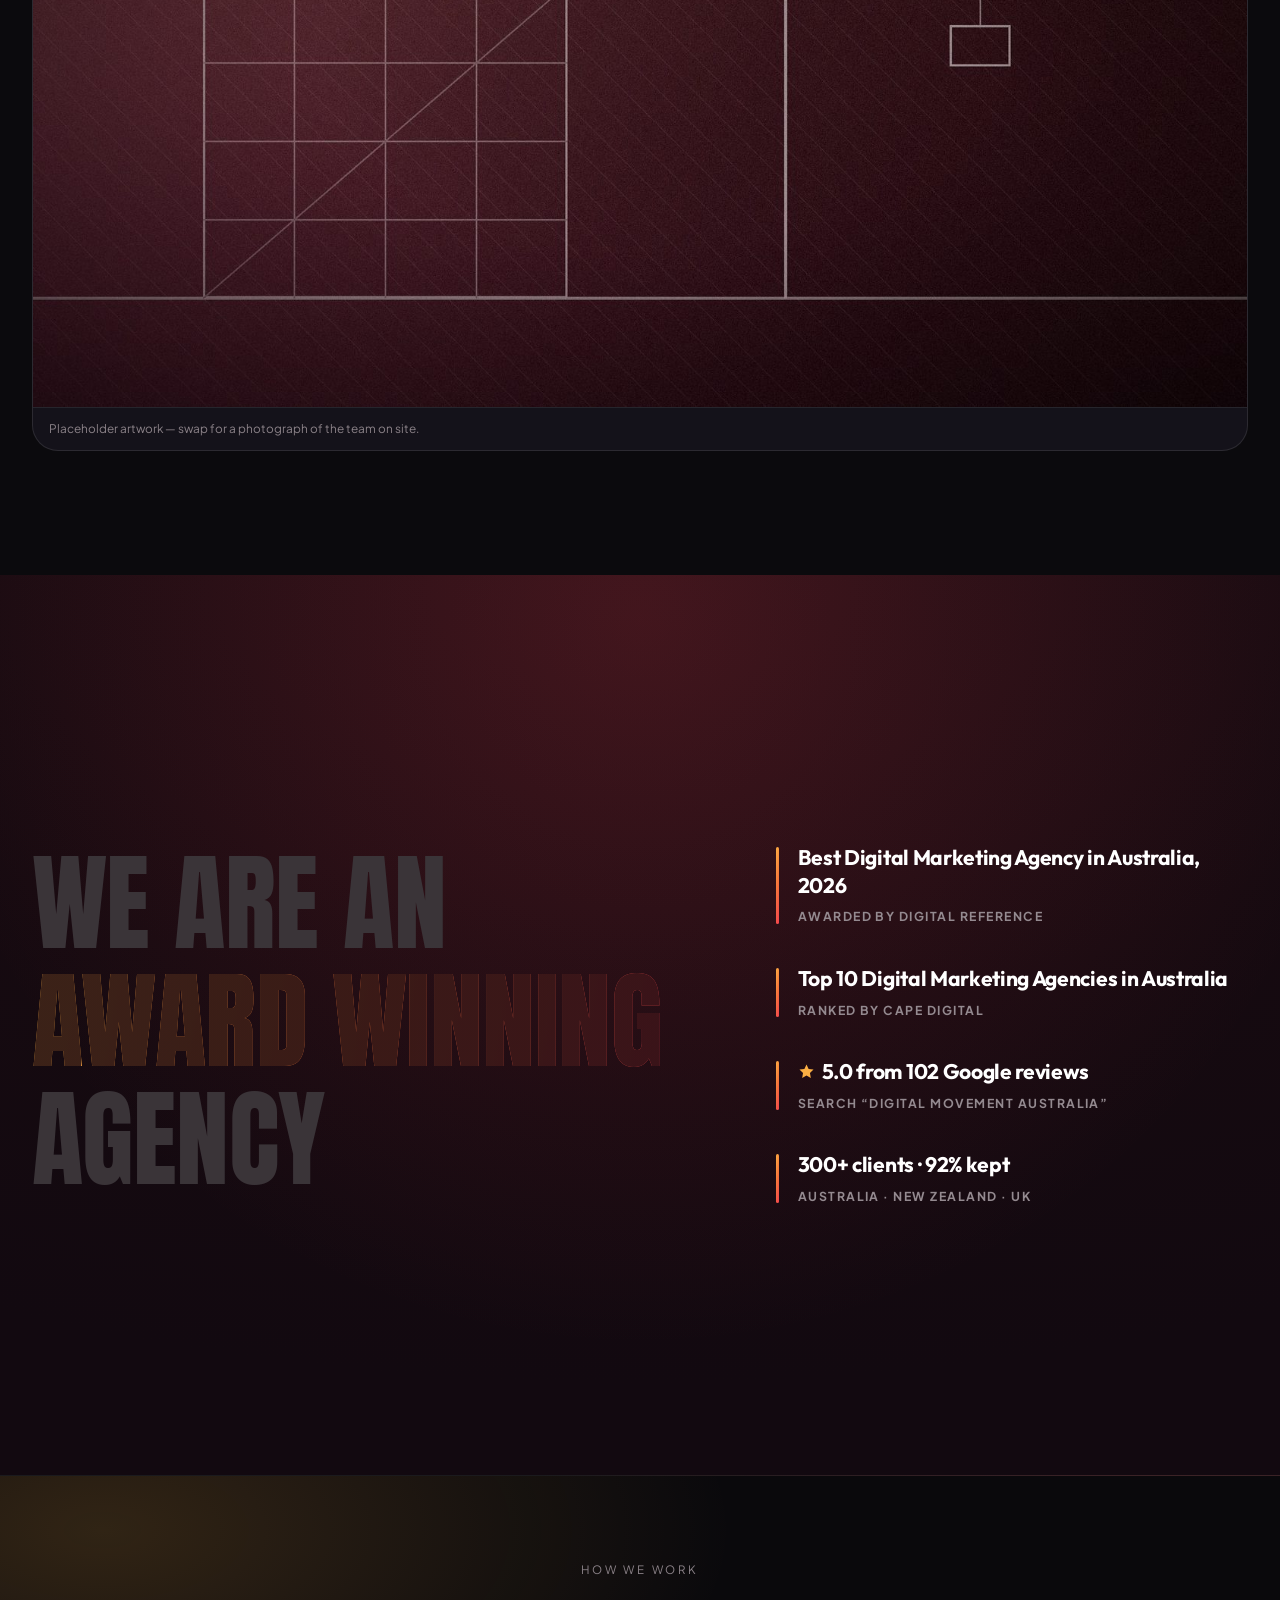
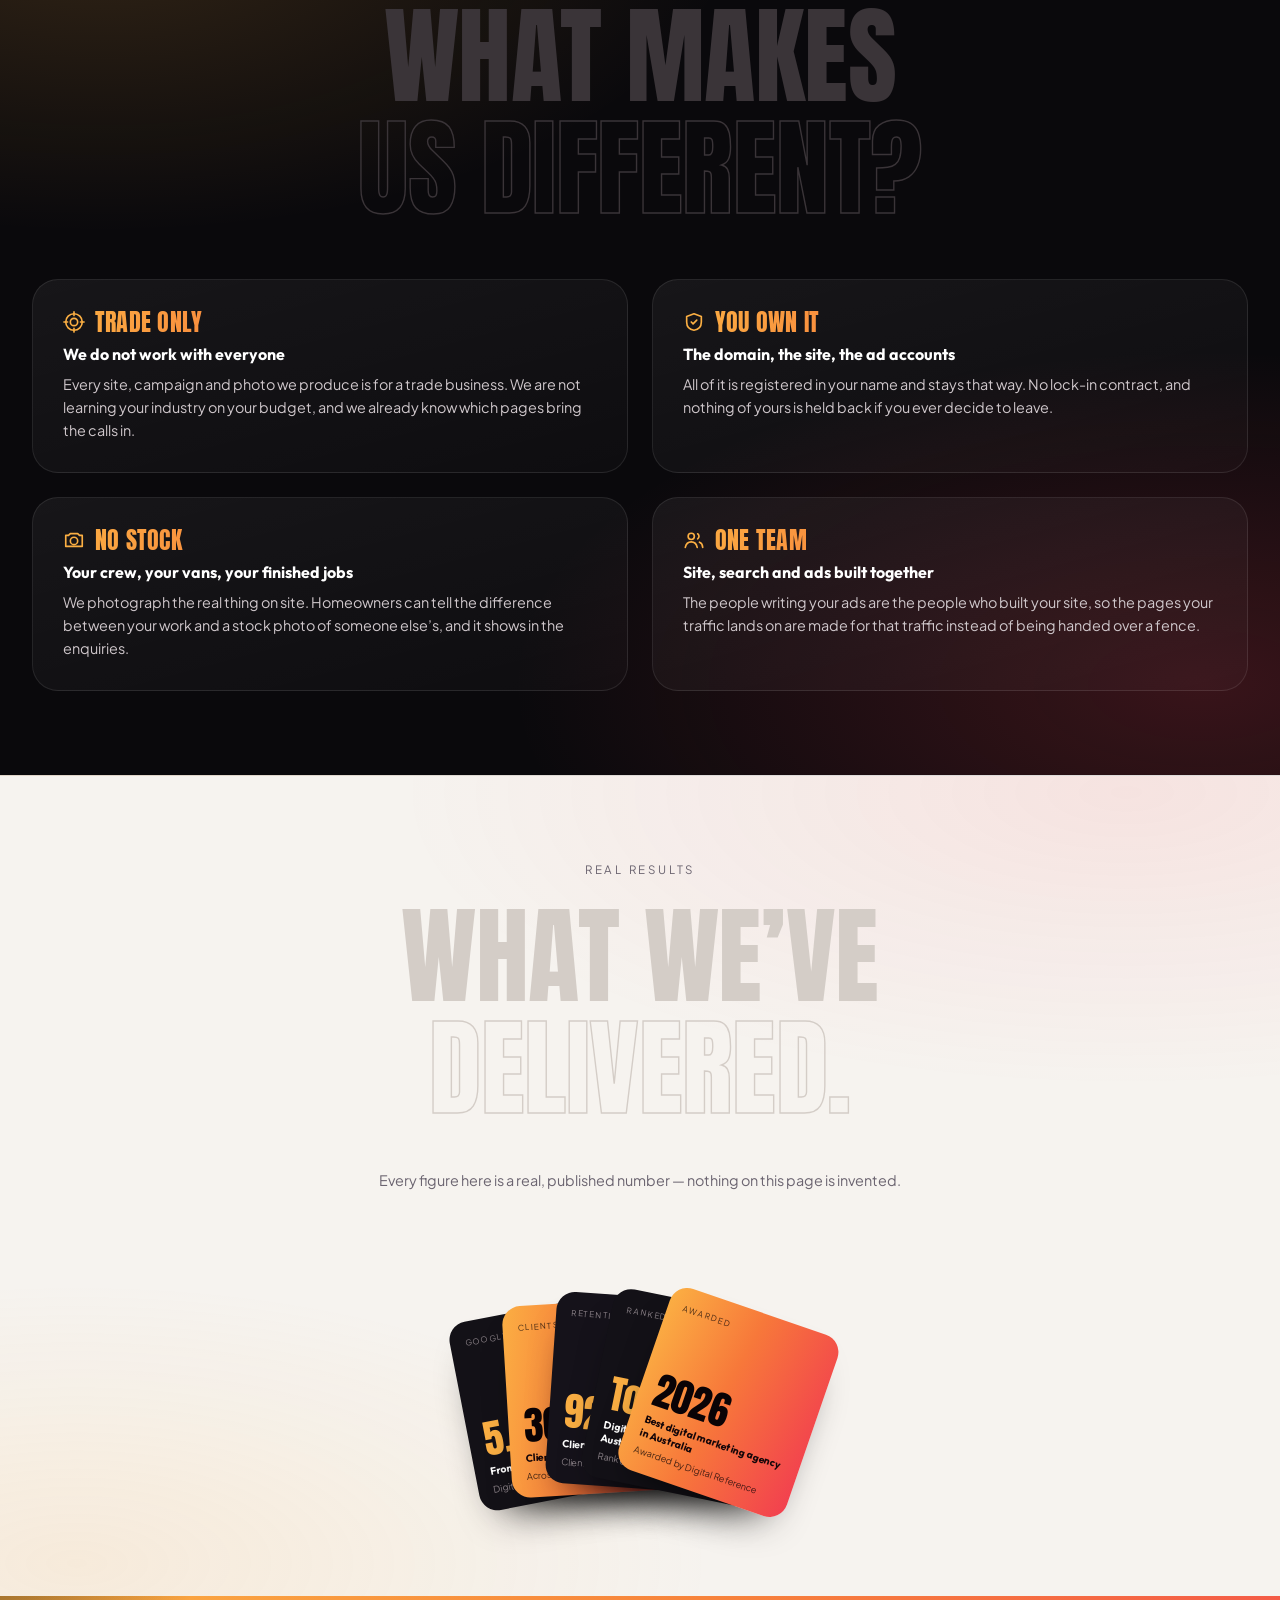
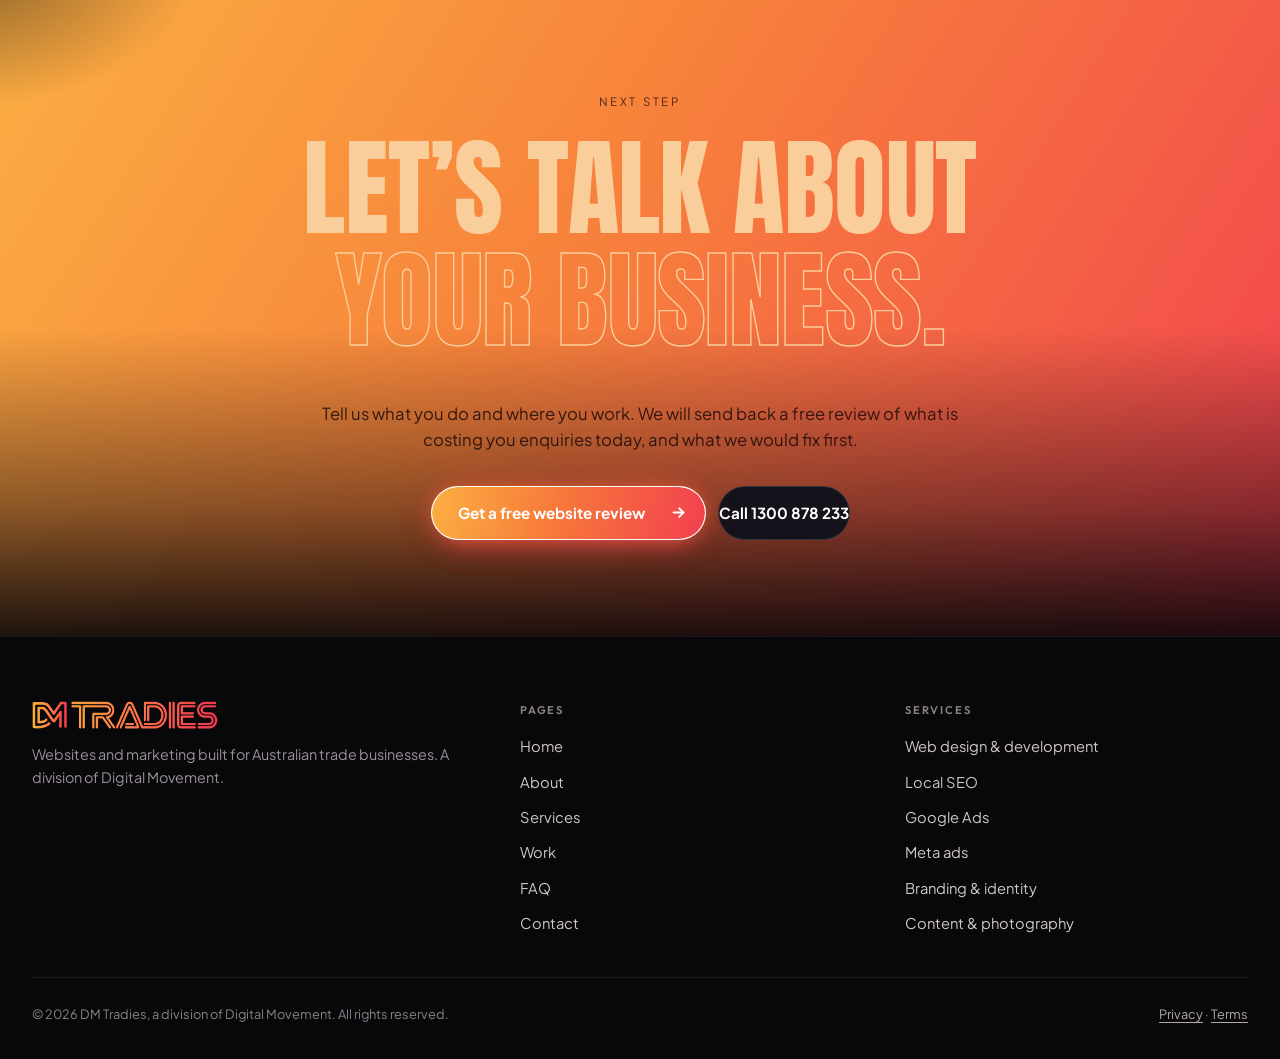
==== commit e740f1e0: "Add generated placeholder imagery No stock photography source is reachable from this environment — u" ====
--- a/about.html
+++ b/about.html
@@ -210,6 +210,13 @@
           learning your industry on your budget.</p>
       </div>
     </div>
+
+    <figure class="fig fig--wide rv">
+      <img src="assets/img/about-crew.jpg"
+           alt="A building frame and tower crane on a construction site, drawn in line"
+           width="1600" height="900" loading="lazy" decoding="async">
+      <figcaption>Placeholder artwork &mdash; swap for a photograph of the team on site.</figcaption>
+    </figure>
   </div>
 </section>
 
--- a/assets/site.css
+++ b/assets/site.css
@@ -615,13 +615,13 @@
 }
 /* and a dark foot so the copy always clears its background */
 .wd-card::after{
-  content:"";position:absolute;left:0;right:0;bottom:0;height:72%;z-index:-1;
-  background:linear-gradient(180deg,rgba(10,9,12,0) 0%,rgba(10,9,12,.55) 42%,rgba(10,9,12,.88) 100%);
+  content:"";position:absolute;left:0;right:0;bottom:0;height:86%;z-index:-1;
+  background:linear-gradient(180deg,rgba(10,9,12,0) 0%,rgba(10,9,12,.6) 34%,rgba(10,9,12,.92) 100%);
 }
 /* a large line glyph stands in for project artwork in the upper half */
 .wd-glyph{
-  position:absolute;left:50%;top:34%;transform:translate(-50%,-50%);
-  width:min(52%,190px);height:auto;z-index:-1;
+  position:absolute;left:50%;top:25%;transform:translate(-50%,-50%);
+  width:min(44%,158px);height:auto;z-index:-1;
   fill:none;stroke:rgba(255,255,255,.5);stroke-width:1.15;
   stroke-linecap:round;stroke-linejoin:round;
 }
@@ -637,20 +637,33 @@
   border-radius:999px;padding:6px 12px;
   font-size:.63rem;letter-spacing:.11em;text-transform:uppercase;color:#fff;
 }
-.wd-punch{
+/* every block below reserves a fixed number of lines, so the six cards line up
+   with each other however long the individual wording is */
+.wd-title{
   margin:0;font-family:'Anton','Arial Narrow',Impact,'Outfit',sans-serif;
   font-weight:800;font-synthesis-weight:none;text-transform:uppercase;
-  font-size:clamp(2rem,3.4vw,3.1rem);line-height:.94;letter-spacing:-.01em;color:#fff;
-}
-.wd-punch-label{
-  margin:6px 0 clamp(14px,1.4vw,20px);
-  font-size:.66rem;letter-spacing:.14em;text-transform:uppercase;color:rgba(255,255,255,.68);
-}
-.wd-card h3{
-  margin:0 0 7px;font-family:'Outfit',sans-serif;font-weight:700;
-  font-size:clamp(1.02rem,1.3vw,1.2rem);line-height:1.25;color:#fff;
-}
-.wd-desc{margin:0 0 clamp(14px,1.4vw,18px);font-size:.85rem;line-height:1.5;color:rgba(255,255,255,.8)}
+  font-size:clamp(1.25rem,2.1vw,1.92rem);line-height:1.04;letter-spacing:-.005em;color:#fff;
+  text-wrap:balance;
+  min-height:calc(2 * 1.04em);display:flex;align-items:flex-end;
+}
+.wd-lede{
+  margin:9px 0 clamp(10px,1.1vw,14px);min-height:1.3em;
+  font-family:'Outfit',sans-serif;font-weight:600;
+  font-size:clamp(.86rem,1.05vw,.98rem);line-height:1.3;color:rgba(255,255,255,.92);
+}
+.wd-points{
+  list-style:none;margin:0 0 clamp(14px,1.4vw,18px);padding:0;
+  display:flex;flex-wrap:wrap;gap:6px;
+  min-height:26px;align-content:flex-end;
+}
+.wd-points li{
+  border:1px solid rgba(255,255,255,.26);border-radius:999px;padding:4px 10px;
+  font-size:.66rem;letter-spacing:.03em;color:rgba(255,255,255,.88);white-space:nowrap;
+}
+.wd-desc{
+  margin:0 0 clamp(12px,1.2vw,15px);font-size:.83rem;line-height:1.5;color:rgba(255,255,255,.8);
+  min-height:calc(2 * 1.5em);
+}
 .wd-link{
   display:inline-flex;align-items:center;gap:7px;
   font-size:.71rem;letter-spacing:.13em;text-transform:uppercase;
@@ -691,6 +704,19 @@
   aspect-ratio:16/10;border-radius:var(--r-lg);
   background:linear-gradient(140deg,var(--p1) 0%,var(--p2) 100%);
 }
+.pj-img{
+  position:absolute;inset:0;width:100%;height:100%;object-fit:cover;
+  mix-blend-mode:luminosity;opacity:.9;
+  transition:transform .7s cubic-bezier(.2,.7,.3,1);
+}
+.pj:hover .pj-img{transform:scale(1.04)}
+/* just enough scrim for the wordmark, not enough to bury the artwork */
+.pj-panel::after{
+  content:"";position:absolute;inset:0;
+  background:radial-gradient(75% 65% at 50% 50%,rgba(10,7,9,.3) 0%,rgba(10,7,9,.56) 100%);
+}
+.pj-mark{z-index:1}
+@media (prefers-reduced-motion:reduce){.pj-img{transition:none}}
 /* a light wash off one corner so the flat field has some depth */
 .pj-panel::before{
   content:"";position:absolute;inset:0;
@@ -1286,6 +1312,20 @@
 .val p{margin:0;color:var(--soft);font-size:clamp(.9rem,1.05vw,.98rem);line-height:1.6}
 @media (prefers-reduced-motion:reduce){.val{transition:none}}
 
+/* ---------- illustrative imagery ---------- */
+.fig{
+  margin:0 0 clamp(26px,3.2vw,40px);
+  border-radius:var(--r-lg);overflow:hidden;
+  border:1px solid rgba(255,255,255,.1);
+  background:#14121A;
+}
+.fig img{display:block;width:100%;height:auto}
+.fig figcaption{
+  padding:11px 16px;font-size:.74rem;color:#8B8288;
+  border-top:1px solid rgba(255,255,255,.08);
+}
+.fig--wide{margin-top:clamp(30px,4vw,48px)}
+
 /* ---------- single service page ---------- */
 .svc-page{
   position:relative;border-top:1px solid rgba(255,255,255,.07);
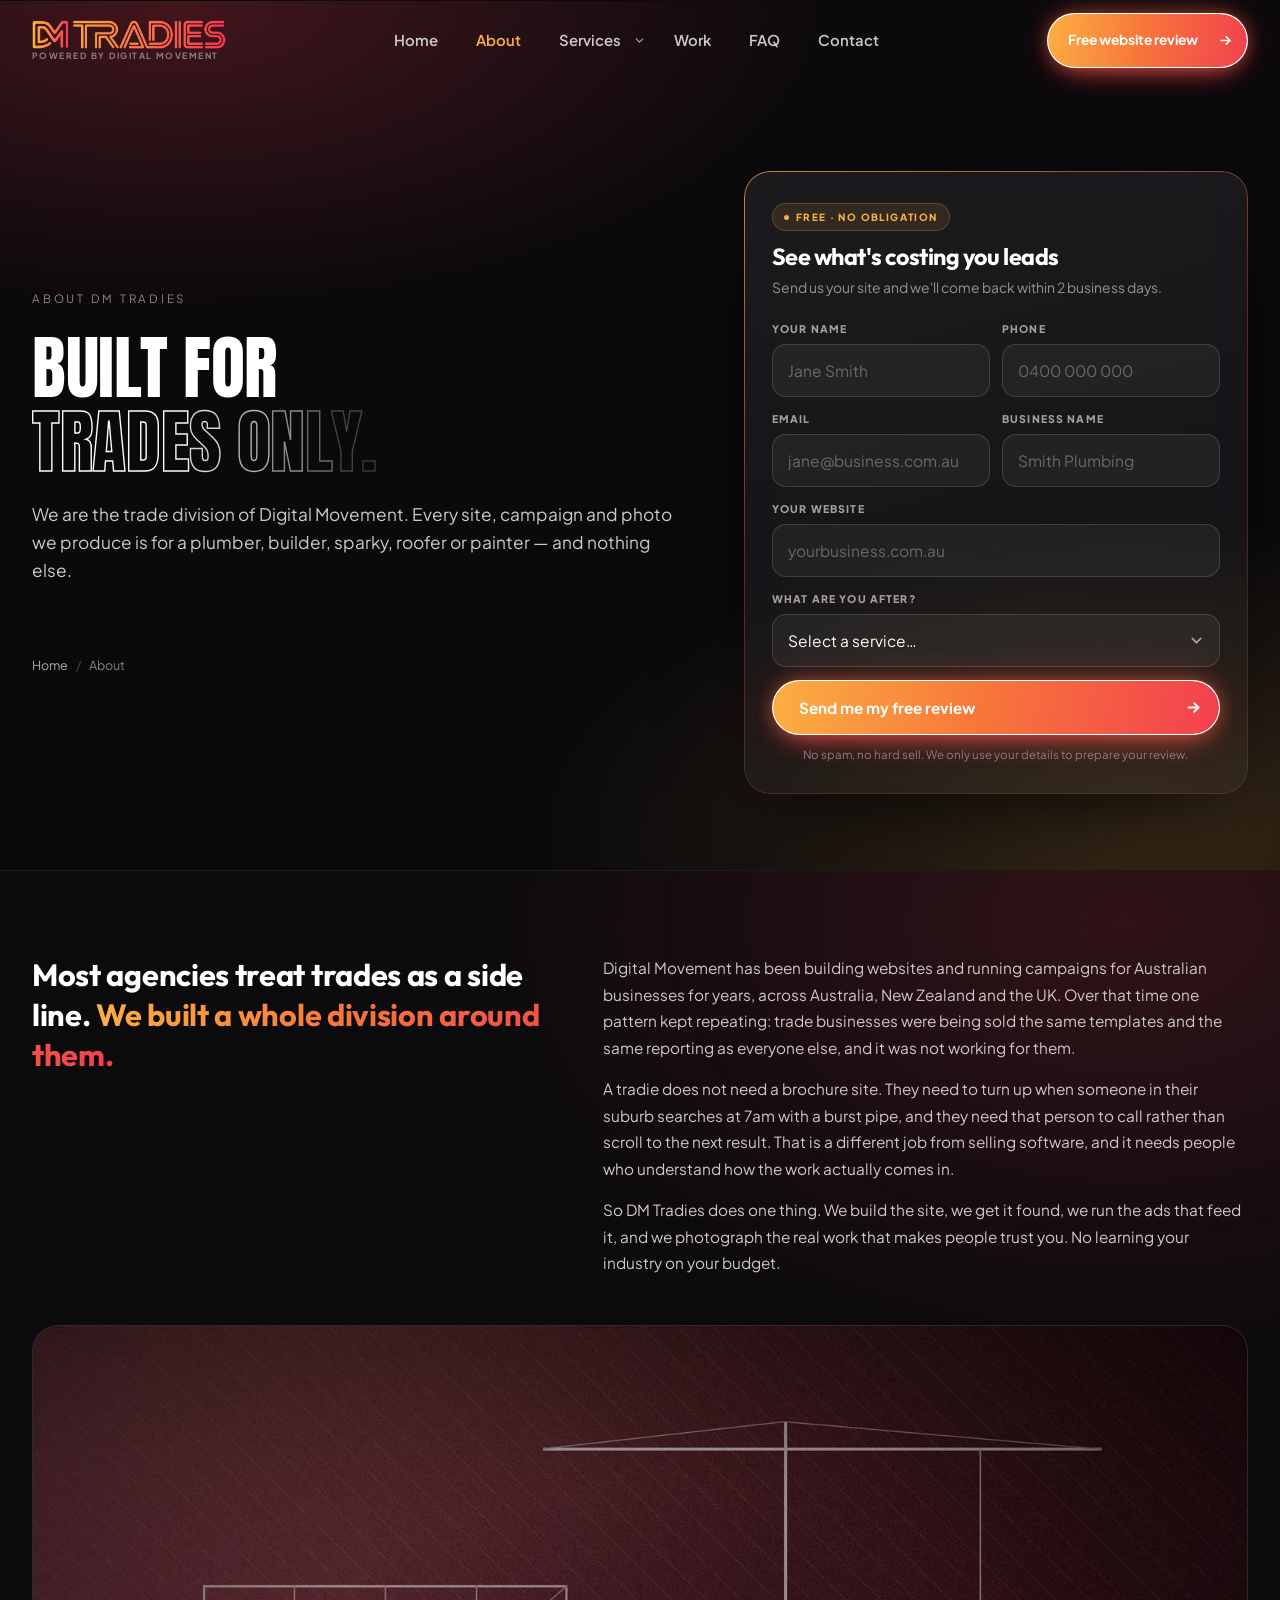
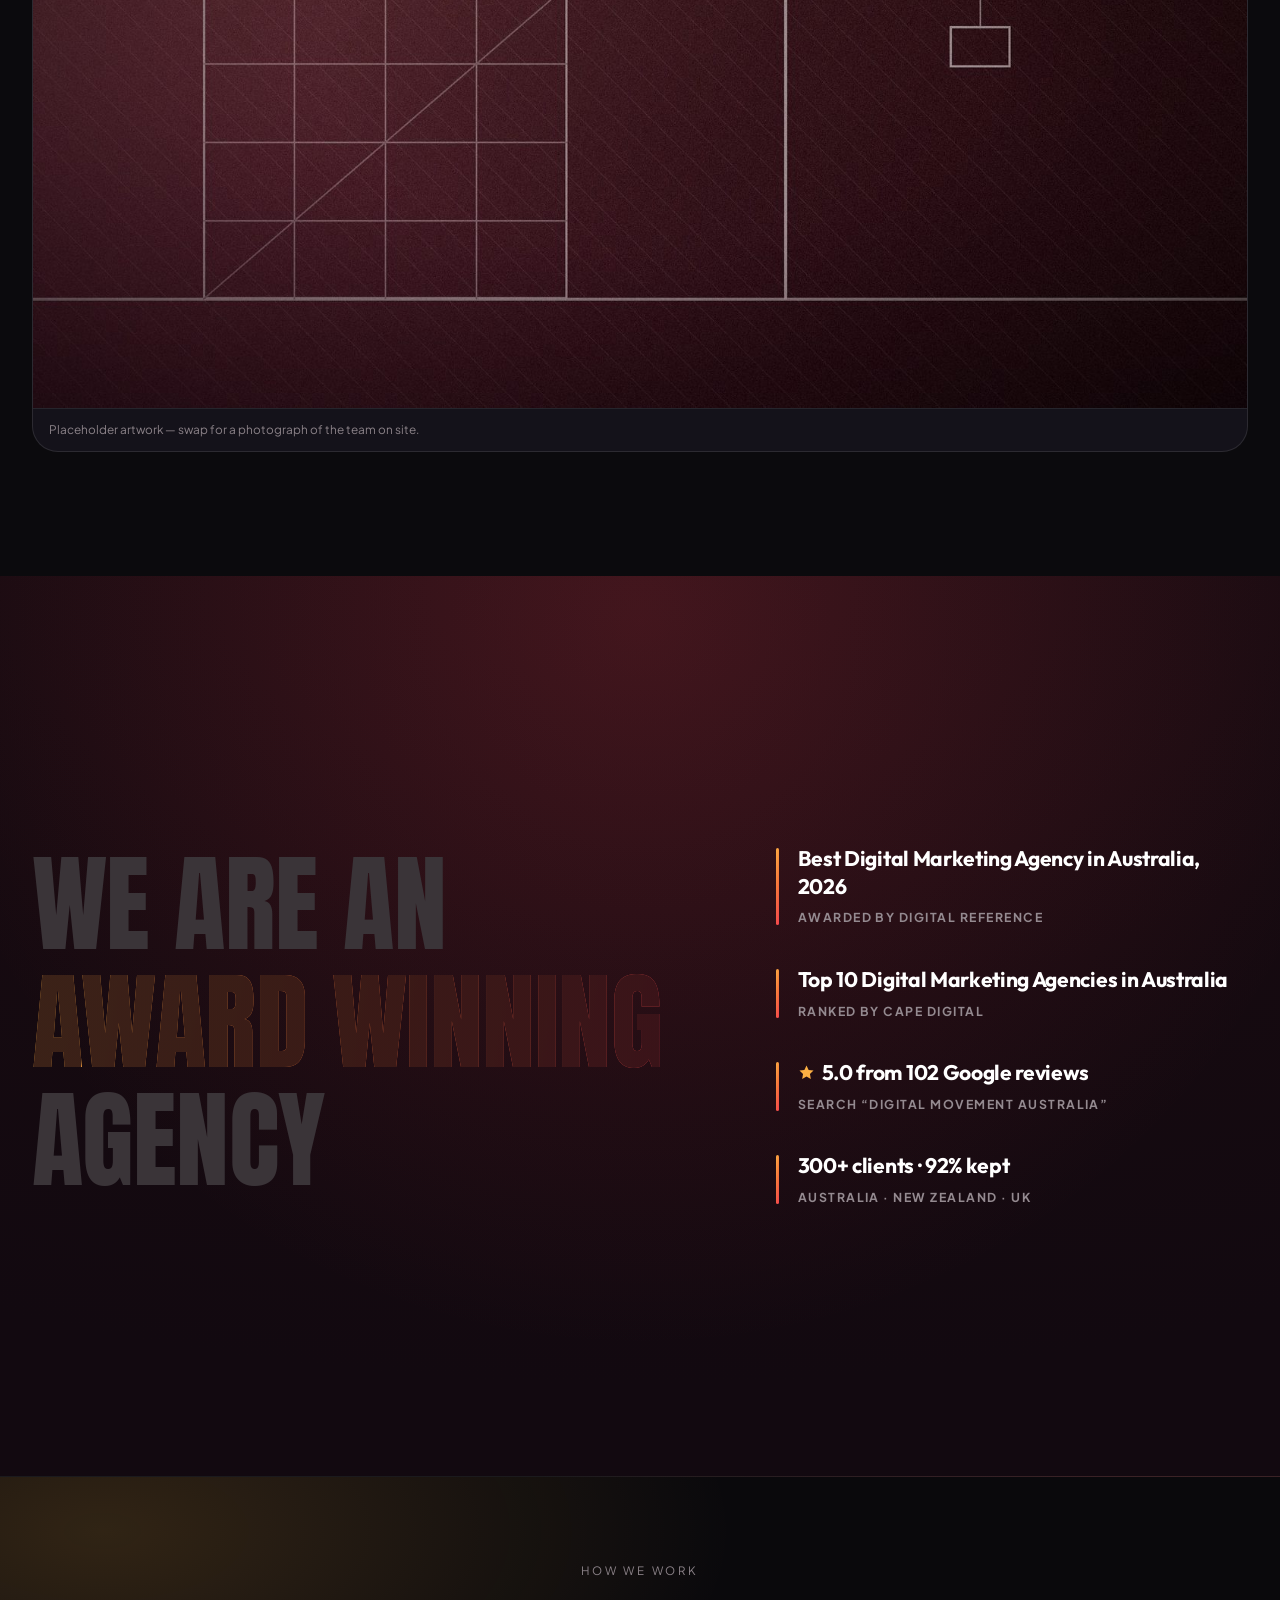
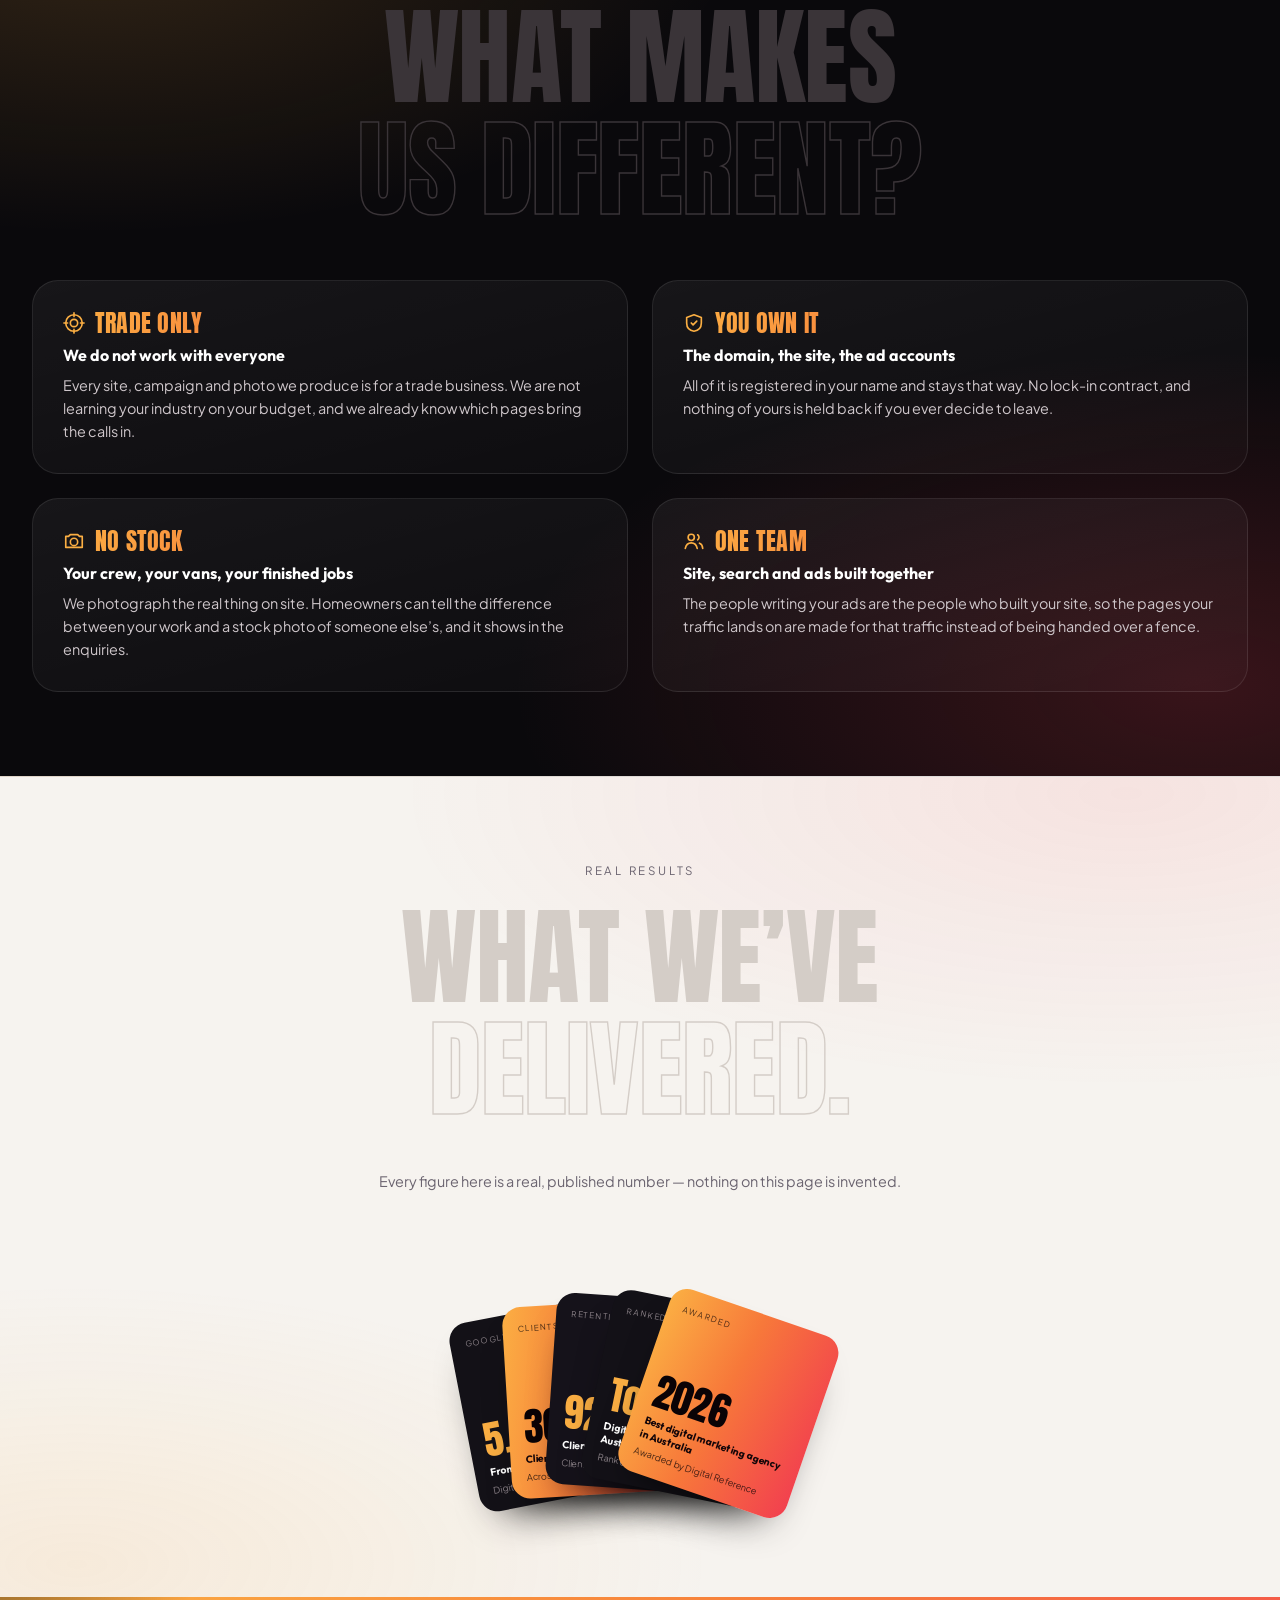
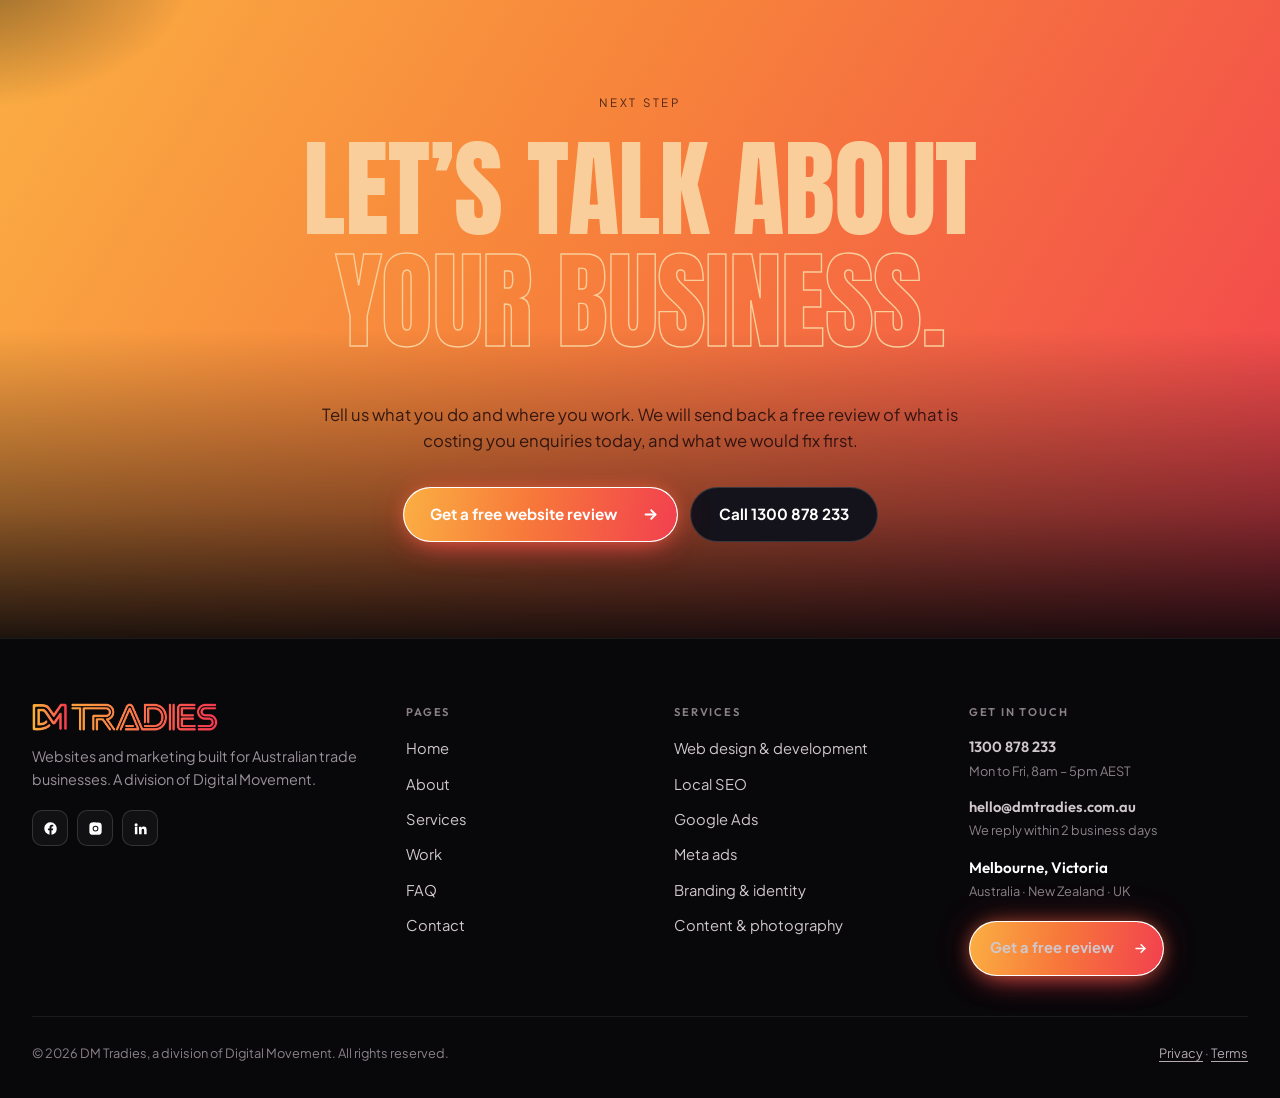
==== commit 7faa51d8: "Fix the secondary CTA; move contact details into the footer .btn declared no padding of its own — on" ====
--- a/about.html
+++ b/about.html
@@ -361,6 +361,11 @@
         <a class="foot-logo logo-mark" href="index.html" role="img" aria-label="DM Tradies by Digital Movement"></a>
         <p class="foot-blurb">Websites and marketing built for Australian trade businesses.
           A division of Digital Movement.</p>
+        <div class="foot-social">
+          <a href="https://www.facebook.com/digitalmovement.com.au" target="_blank" rel="noopener noreferrer" aria-label="Digital Movement on Facebook"><svg viewBox="0 0 24 24" aria-hidden="true"><path d="M22 12a10 10 0 1 0-11.6 9.9v-7H7.9V12h2.5V9.8c0-2.5 1.5-3.9 3.8-3.9 1.1 0 2.2.2 2.2.2v2.5h-1.2c-1.2 0-1.6.8-1.6 1.6V12h2.7l-.4 2.9h-2.3v7A10 10 0 0 0 22 12z"/></svg></a>
+          <a href="https://www.instagram.com/digitalmovement.com.au/" target="_blank" rel="noopener noreferrer" aria-label="Digital Movement on Instagram"><svg viewBox="0 0 24 24" aria-hidden="true"><path d="M12 2.2c3.2 0 3.6 0 4.9.1 1.2.1 1.8.3 2.2.4.6.2 1 .5 1.4.9.4.4.7.8.9 1.4.2.4.4 1 .4 2.2.1 1.3.1 1.7.1 4.9s0 3.6-.1 4.9c-.1 1.2-.3 1.8-.4 2.2-.2.6-.5 1-.9 1.4-.4.4-.8.7-1.4.9-.4.2-1 .4-2.2.4-1.3.1-1.7.1-4.9.1s-3.6 0-4.9-.1c-1.2-.1-1.8-.3-2.2-.4-.6-.2-1-.5-1.4-.9-.4-.4-.7-.8-.9-1.4-.2-.4-.4-1-.4-2.2C2.2 15.6 2.2 15.2 2.2 12s0-3.6.1-4.9c.1-1.2.3-1.8.4-2.2.2-.6.5-1 .9-1.4.4-.4.8-.7 1.4-.9.4-.2 1-.4 2.2-.4 1.3-.1 1.7-.1 4.8-.1zm0 5.2a4.6 4.6 0 1 0 0 9.2 4.6 4.6 0 0 0 0-9.2zm0 7.6a3 3 0 1 1 0-6 3 3 0 0 1 0 6zm5.9-7.8a1.1 1.1 0 1 1-2.2 0 1.1 1.1 0 0 1 2.2 0z"/></svg></a>
+          <a href="https://www.linkedin.com/company/31273811" target="_blank" rel="noopener noreferrer" aria-label="Digital Movement on LinkedIn"><svg viewBox="0 0 24 24" aria-hidden="true"><path d="M4.98 3.5a2.5 2.5 0 1 1 0 5 2.5 2.5 0 0 1 0-5zM3 9h4v12H3zM9.5 9h3.8v1.7h.1c.5-1 1.8-2 3.7-2 4 0 4.7 2.5 4.7 5.9V21h-4v-5.6c0-1.3 0-3-1.9-3s-2.1 1.4-2.1 2.9V21h-4z"/></svg></a>
+        </div>
       </div>
 
       <div class="foot-col">
@@ -386,6 +391,22 @@
           <li><a href="services/content-photography.html">Content &amp; photography</a></li>
         </ul>
       </div>
+
+      <div class="foot-col foot-contact">
+        <h3>Get in touch</h3>
+        <ul>
+          <li><a class="fc-strong" href="tel:1300878233">1300 878 233</a>
+            <span class="fc-sub">Mon to Fri, 8am &ndash; 5pm AEST</span></li>
+          <li><a class="fc-strong" href="mailto:hello@dmtradies.com.au">hello@dmtradies.com.au</a>
+            <span class="fc-sub">We reply within 2 business days</span></li>
+          <li><span class="fc-strong">Melbourne, Victoria</span>
+            <span class="fc-sub">Australia &middot; New Zealand &middot; UK</span></li>
+        </ul>
+        <a class="btn btn--primary btn--sm foot-cta" href="contact.html">
+          Get a free review
+          <span class="btn-arrow" aria-hidden="true"><svg viewBox="0 0 24 24" fill="none" stroke="currentColor" stroke-width="2.6" stroke-linecap="round" stroke-linejoin="round"><path d="M5 12h14"/><path d="m13 6 6 6-6 6"/></svg></span>
+        </a>
+      </div>
     </div>
 
     <div class="foot-bottom">
--- a/assets/site.css
+++ b/assets/site.css
@@ -36,6 +36,7 @@
   display:inline-flex;align-items:center;justify-content:center;gap:14px;
   border-radius:999px;font-weight:700;font-size:.95rem;line-height:1.2;
   border:1.5px solid transparent;cursor:pointer;text-align:center;
+  padding:16px 28px;min-height:55px;
   transition:transform .25s ease,box-shadow .25s ease,color .35s ease,background .25s ease;
 }
 .btn--primary{
@@ -1065,7 +1066,8 @@
   display:grid;gap:clamp(26px,3.4vw,42px);
   padding-bottom:clamp(28px,3.6vw,40px);border-bottom:1px solid rgba(255,255,255,.08);
 }
-@media (min-width:820px){.foot-top{grid-template-columns:1.3fr 1fr 1fr}}
+@media (min-width:700px){.foot-top{grid-template-columns:repeat(2,minmax(0,1fr))}}
+@media (min-width:1000px){.foot-top{grid-template-columns:1.25fr .85fr .95fr 1.05fr}}
 .foot-logo{display:block;width:clamp(150px,15vw,186px);height:auto;margin-bottom:14px}
 .foot-blurb{margin:0;color:var(--dim);font-size:.9rem;line-height:1.65;max-width:38ch}
 .foot-col h3{
@@ -1075,6 +1077,25 @@
 .foot-col ul{list-style:none;margin:0;padding:0;display:grid;gap:9px}
 .foot-col a{color:var(--soft);font-size:.92rem}
 .foot-col a:hover{color:var(--amber)}
+.foot-social{display:flex;gap:9px;margin-top:18px}
+.foot-social a{
+  width:36px;height:36px;border-radius:10px;display:grid;place-items:center;
+  border:1px solid rgba(255,255,255,.14);background:rgba(255,255,255,.04);
+  transition:background .25s ease,border-color .25s ease,transform .25s ease;
+}
+.foot-social a:hover{background:rgba(255,255,255,.1);border-color:rgba(251,175,67,.5);transform:translateY(-2px)}
+.foot-social svg{width:15px;height:15px;fill:#fff}
+
+.foot-contact ul{gap:15px}
+.foot-contact li{display:flex;flex-direction:column;gap:2px}
+.fc-strong{
+  font-family:'Outfit',sans-serif;font-weight:600;color:#fff;font-size:.95rem;
+}
+a.fc-strong:hover{color:var(--amber)}
+.fc-sub{font-size:.8rem;color:#8B8288;line-height:1.45}
+.foot-cta{margin-top:20px}
+@media (prefers-reduced-motion:reduce){.foot-social a{transition:none}}
+
 .foot-bottom{
   display:flex;flex-wrap:wrap;gap:12px 22px;align-items:center;justify-content:space-between;
   padding-top:clamp(20px,2.4vw,26px);
@@ -1253,7 +1274,7 @@
 .cta-actions{display:flex;flex-wrap:wrap;gap:12px;justify-content:center}
 /* on the orange band the white button needs a dark partner, not a ghost one */
 .btn--ink{
-  background:#14121A;color:#fff;border:1px solid rgba(255,255,255,.14);
+  background:#14121A;color:#fff;border:1.5px solid rgba(255,255,255,.16);
 }
 .btn--ink:hover{background:#1E1A26}
 
@@ -1374,17 +1395,59 @@
 @media (min-width:620px){.svc-more-grid{grid-template-columns:repeat(2,minmax(0,1fr))}}
 @media (min-width:980px){.svc-more-grid{grid-template-columns:repeat(3,minmax(0,1fr))}}
 .svc-more-card{
-  display:flex;align-items:center;justify-content:space-between;gap:14px;
+  position:relative;display:flex;flex-direction:column;overflow:hidden;
   background:linear-gradient(165deg,rgba(255,255,255,.055) 0%,rgba(255,255,255,.02) 100%);
-  border:1px solid rgba(255,255,255,.09);border-radius:var(--r);
-  padding:18px 20px;color:#fff;
-  font-family:'Outfit',sans-serif;font-weight:600;font-size:clamp(.94rem,1.1vw,1.02rem);
-  transition:border-color .3s ease,transform .4s cubic-bezier(.2,.7,.3,1);
-}
-.svc-more-card:hover{border-color:rgba(251,175,67,.42);transform:translateY(-3px)}
-.svc-more-card span{color:var(--amber);flex:none;transition:transform .3s cubic-bezier(.2,.7,.3,1)}
-.svc-more-card:hover span{transform:translateX(4px)}
-@media (prefers-reduced-motion:reduce){.svc-more-card{transition:none}}
+  border:1px solid rgba(255,255,255,.09);border-radius:var(--r-lg);
+  transition:border-color .3s ease,transform .45s cubic-bezier(.2,.7,.3,1),box-shadow .45s ease;
+}
+.svc-more-card:hover{
+  border-color:rgba(251,175,67,.42);transform:translateY(-5px);
+  box-shadow:0 26px 46px -28px rgba(0,0,0,.85);
+}
+.svc-more-card:focus-visible{outline:2px solid var(--amber);outline-offset:3px}
+.smc-img{display:block;position:relative;aspect-ratio:16/9;overflow:hidden;background:#14121A}
+.smc-img img{
+  width:100%;height:100%;object-fit:cover;display:block;
+  transition:transform .6s cubic-bezier(.2,.7,.3,1);
+}
+.svc-more-card:hover .smc-img img{transform:scale(1.05)}
+.smc-img::after{
+  content:"";position:absolute;inset:0;
+  background:linear-gradient(180deg,rgba(11,10,13,0) 40%,rgba(11,10,13,.72) 100%);
+}
+.smc-no{
+  position:absolute;top:12px;left:14px;z-index:1;
+  font-family:'Outfit',sans-serif;font-weight:700;font-size:.72rem;
+  color:rgba(255,255,255,.82);letter-spacing:.05em;
+}
+.smc-body{display:flex;flex-direction:column;flex:1;padding:clamp(16px,1.8vw,20px)}
+.smc-name{
+  font-family:'Outfit',sans-serif;font-weight:700;color:#fff;
+  font-size:clamp(.98rem,1.2vw,1.08rem);line-height:1.3;
+  min-height:calc(2 * 1.3em);
+}
+.smc-lede{margin-top:5px;font-size:.86rem;line-height:1.45;color:var(--dim)}
+.smc-go{
+  margin-top:auto;padding-top:clamp(13px,1.5vw,16px);
+  display:inline-flex;align-items:center;gap:8px;
+  font-size:.7rem;letter-spacing:.13em;text-transform:uppercase;font-weight:600;color:var(--amber);
+}
+.smc-go i{font-style:normal;transition:transform .3s cubic-bezier(.2,.7,.3,1)}
+.svc-more-card:hover .smc-go i{transform:translateX(5px)}
+
+/* the small "more on X" link at the foot of a hub row is not one of these cards */
+.svc-inline-link{
+  display:inline-flex;align-items:center;gap:9px;margin-top:16px;
+  border:1px solid rgba(255,255,255,.18);border-radius:999px;padding:9px 16px;
+  font-size:.74rem;letter-spacing:.1em;text-transform:uppercase;font-weight:600;color:#fff;
+  transition:border-color .3s ease,background .3s ease;
+}
+.svc-inline-link:hover{border-color:rgba(251,175,67,.55);background:rgba(255,255,255,.06)}
+.svc-inline-link span{color:var(--amber);transition:transform .3s cubic-bezier(.2,.7,.3,1)}
+.svc-inline-link:hover span{transform:translateX(4px)}
+@media (prefers-reduced-motion:reduce){
+  .svc-more-card,.smc-img img,.smc-go i,.svc-inline-link span{transition:none}
+}
 
 /* ---------- service detail rows ---------- */
 .svc{
